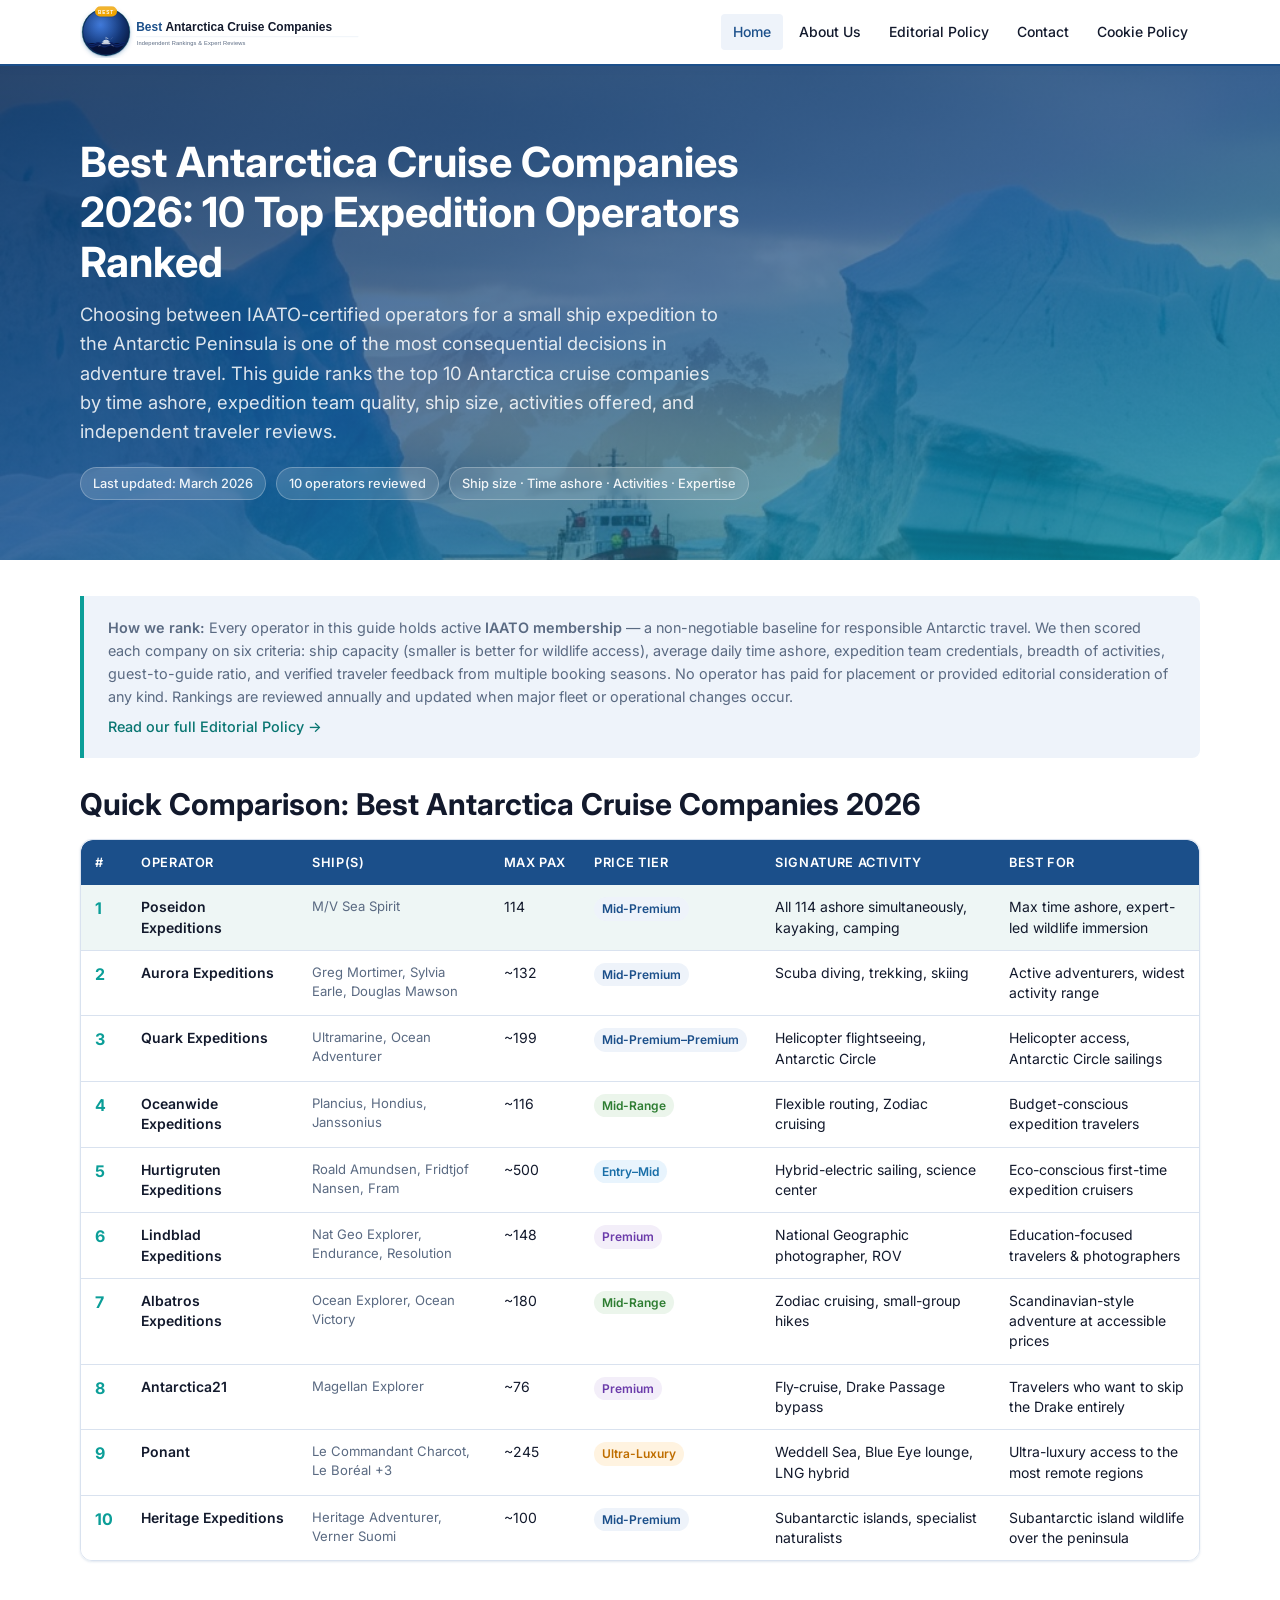
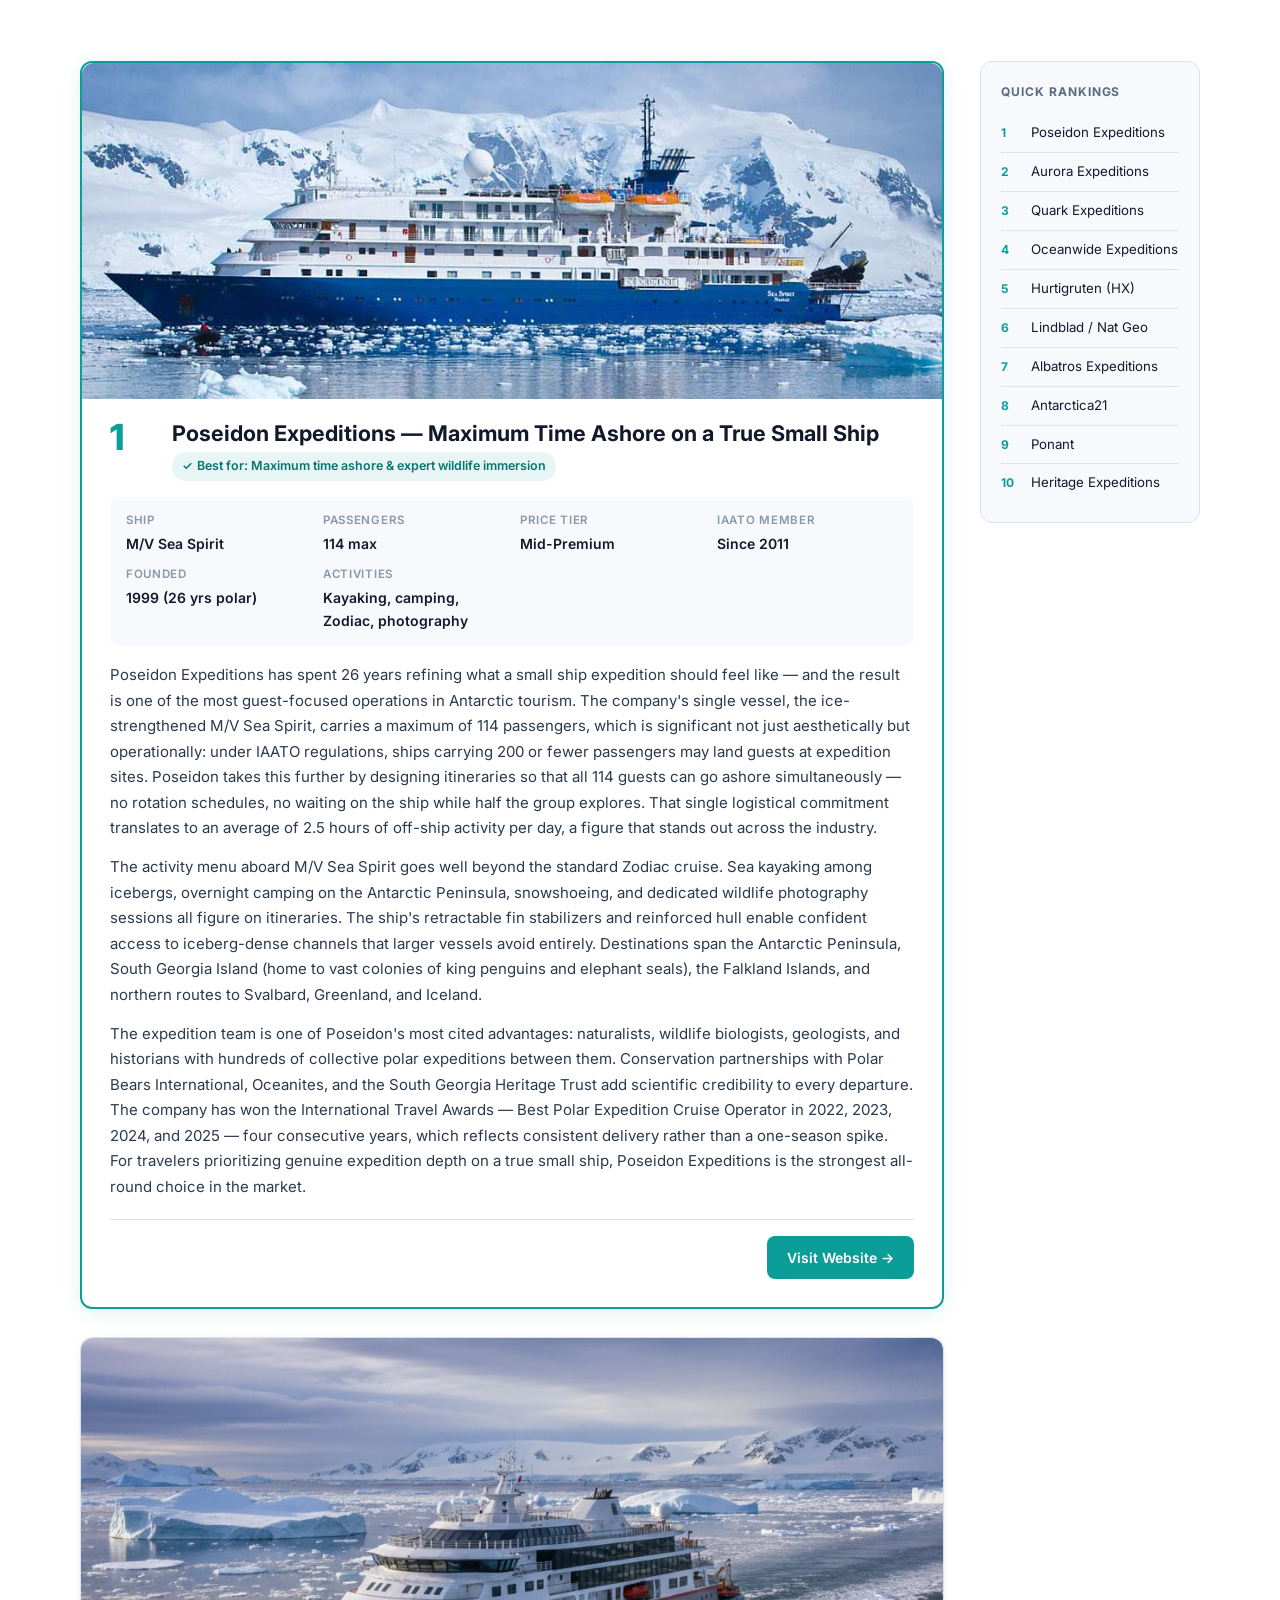
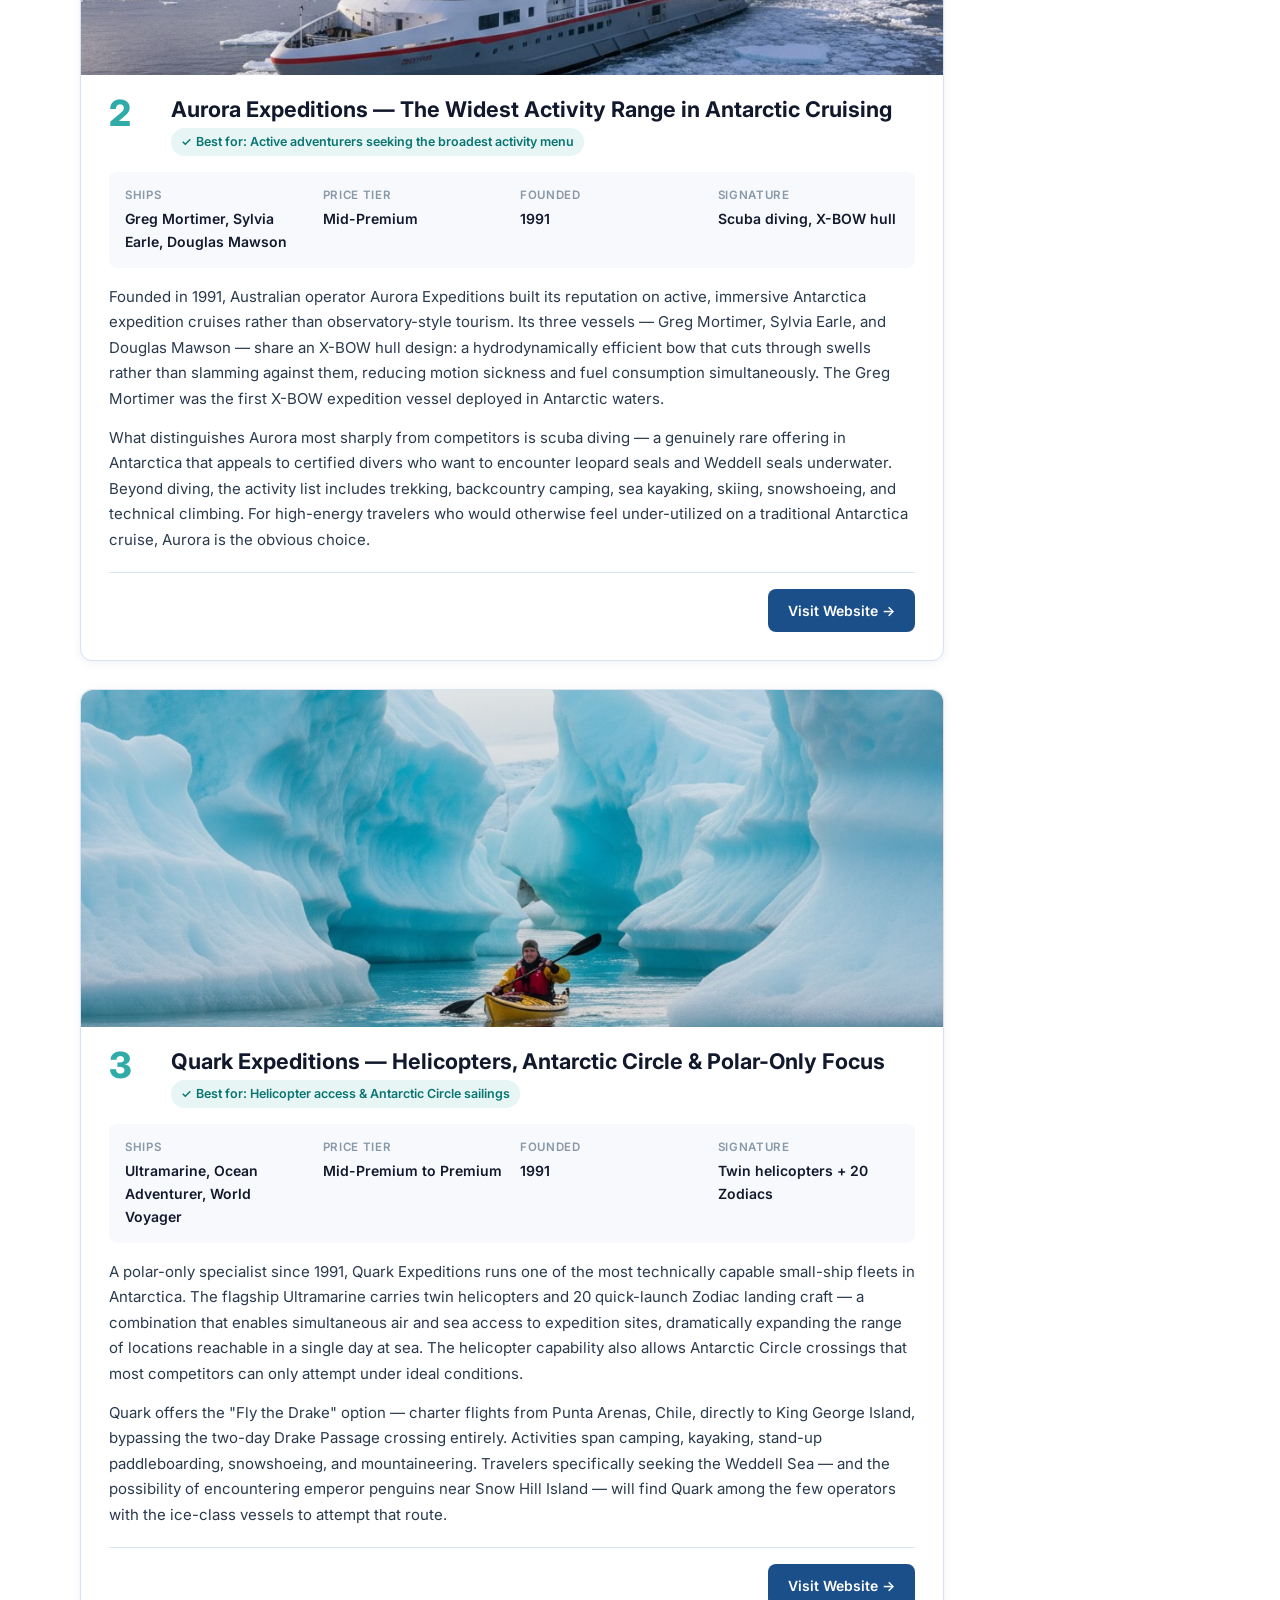
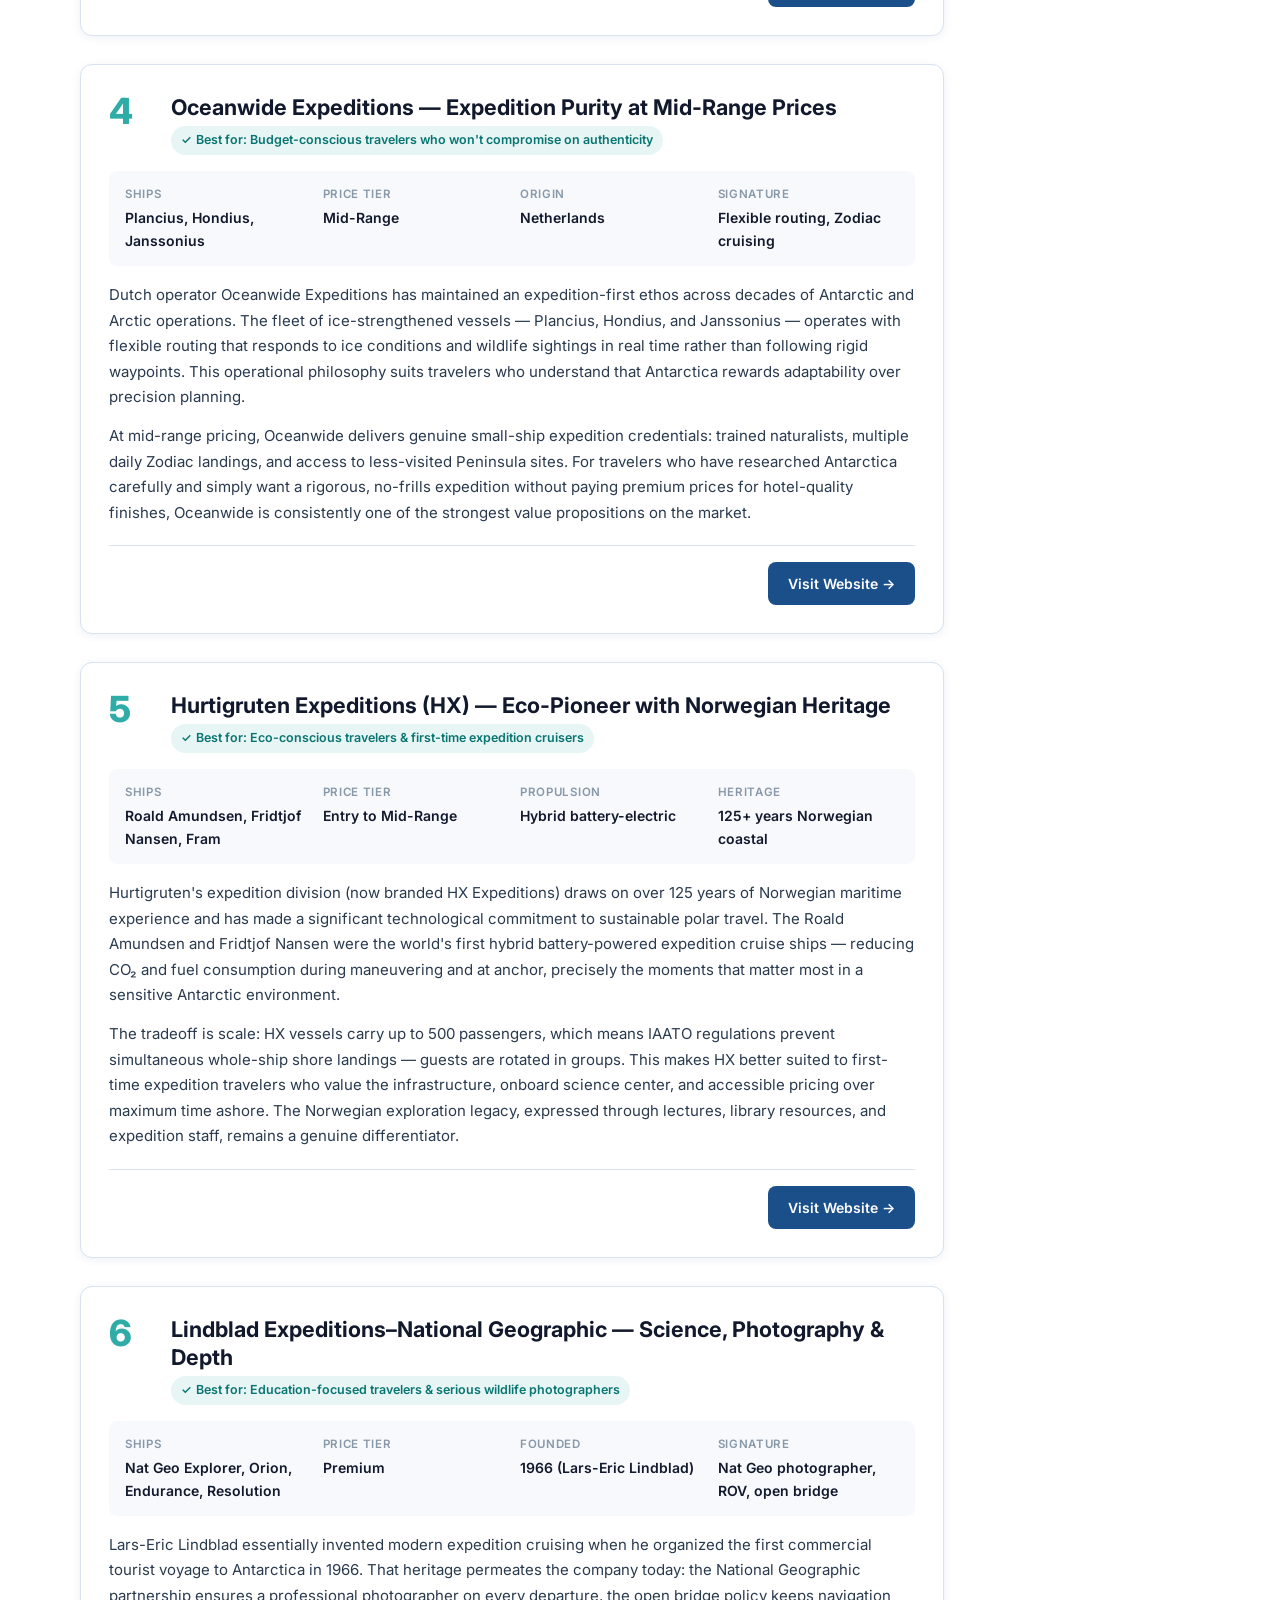
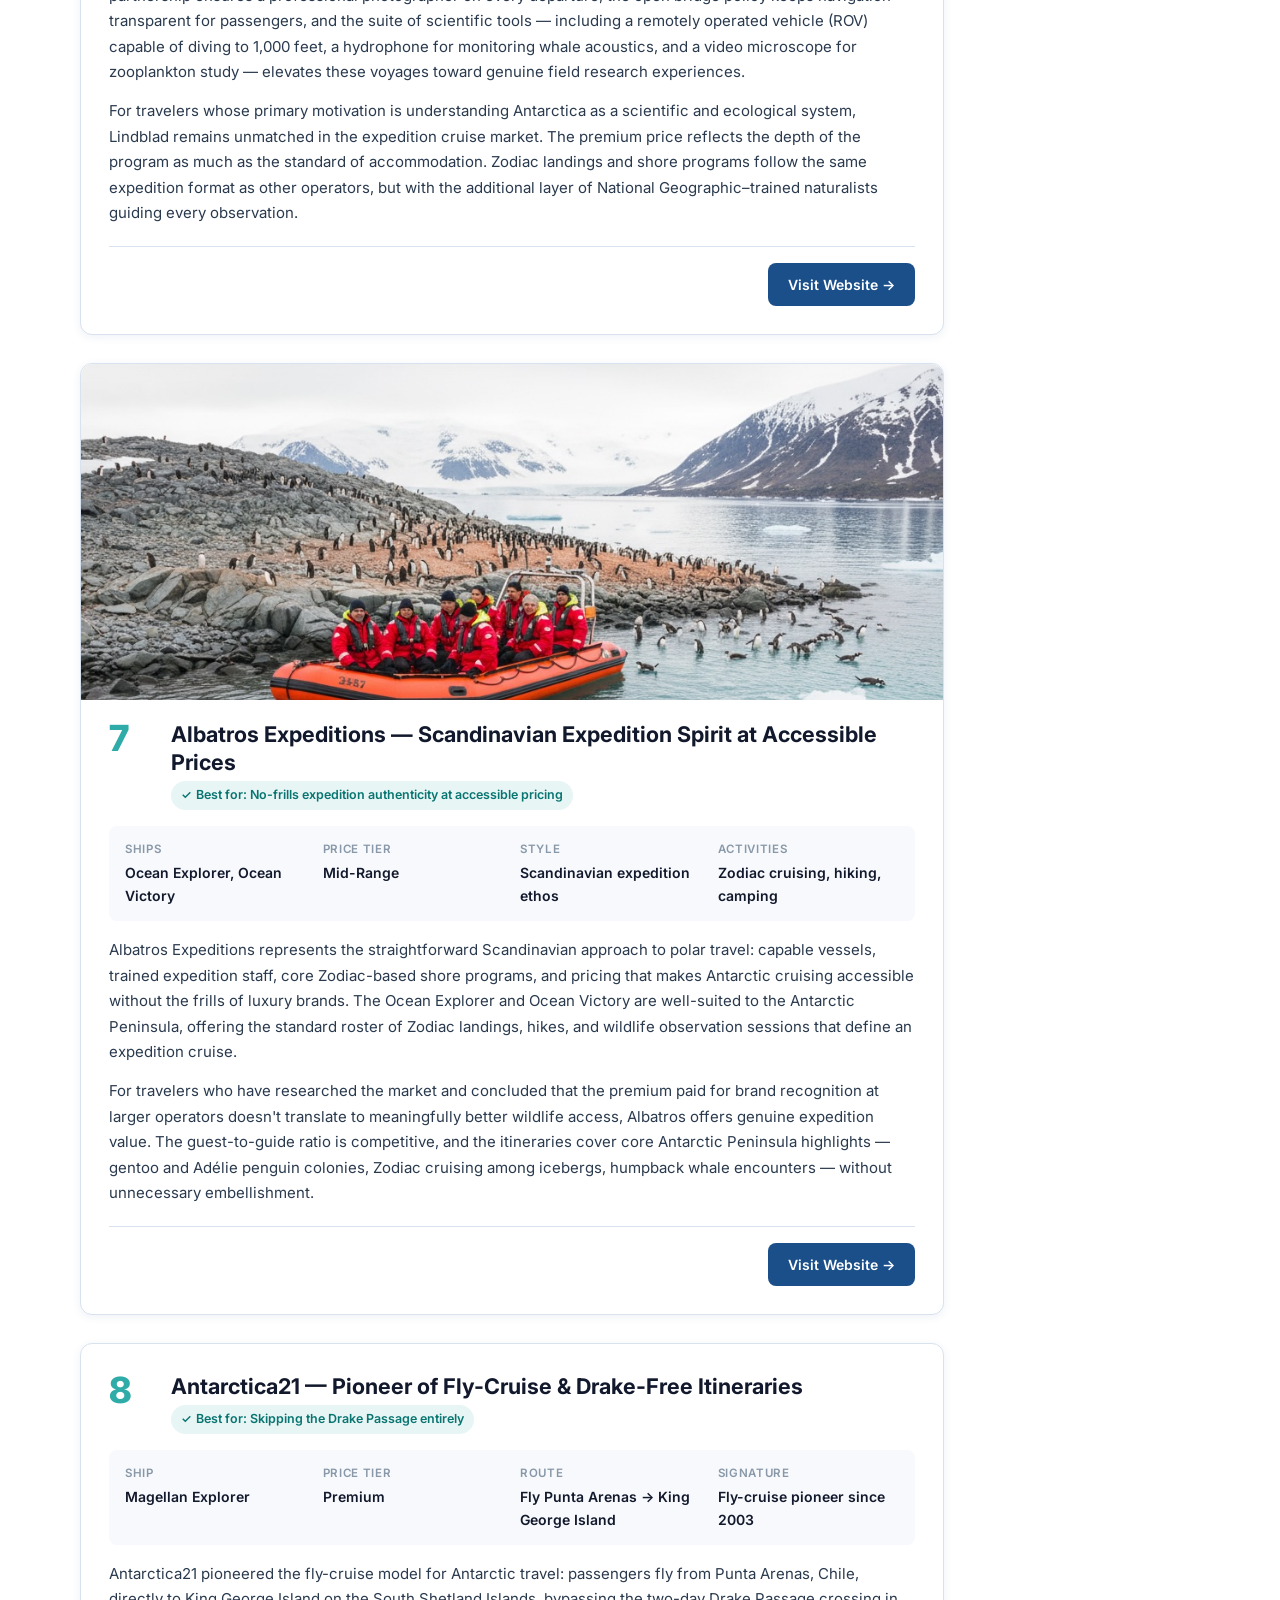
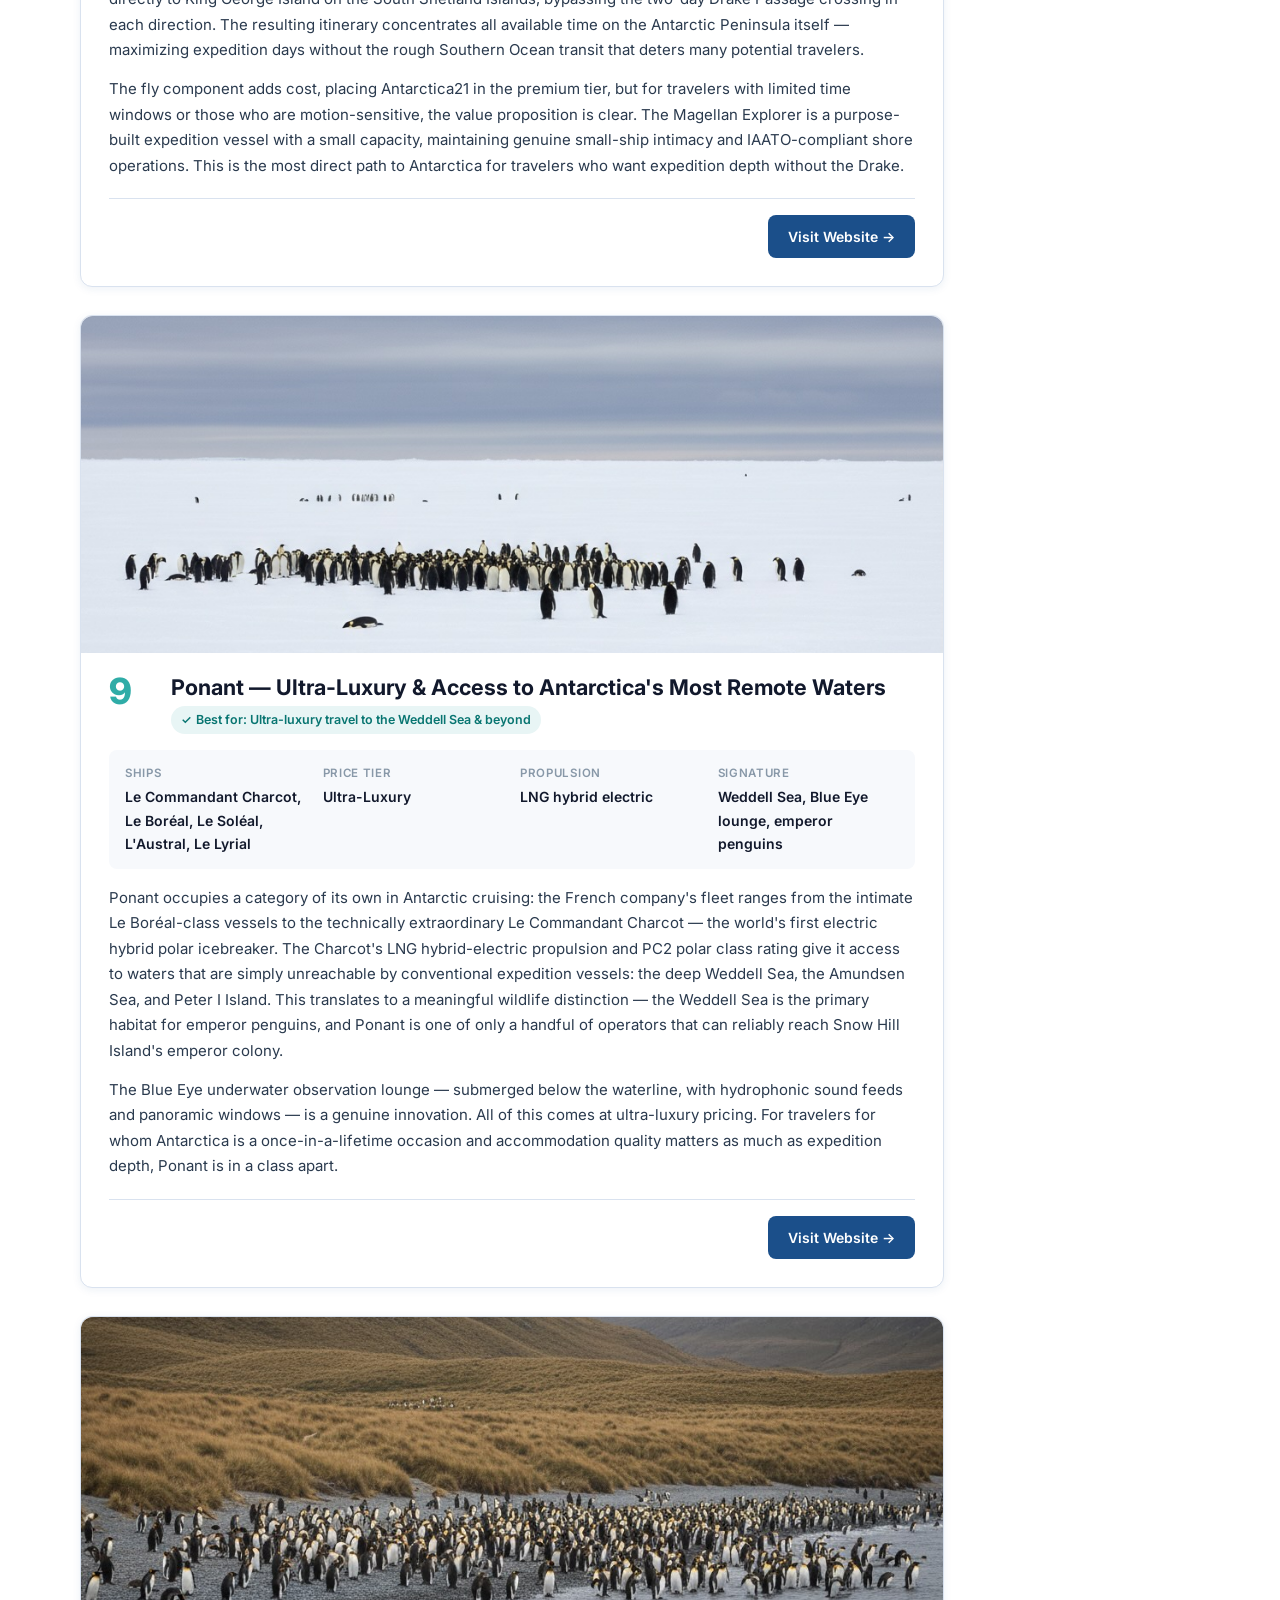
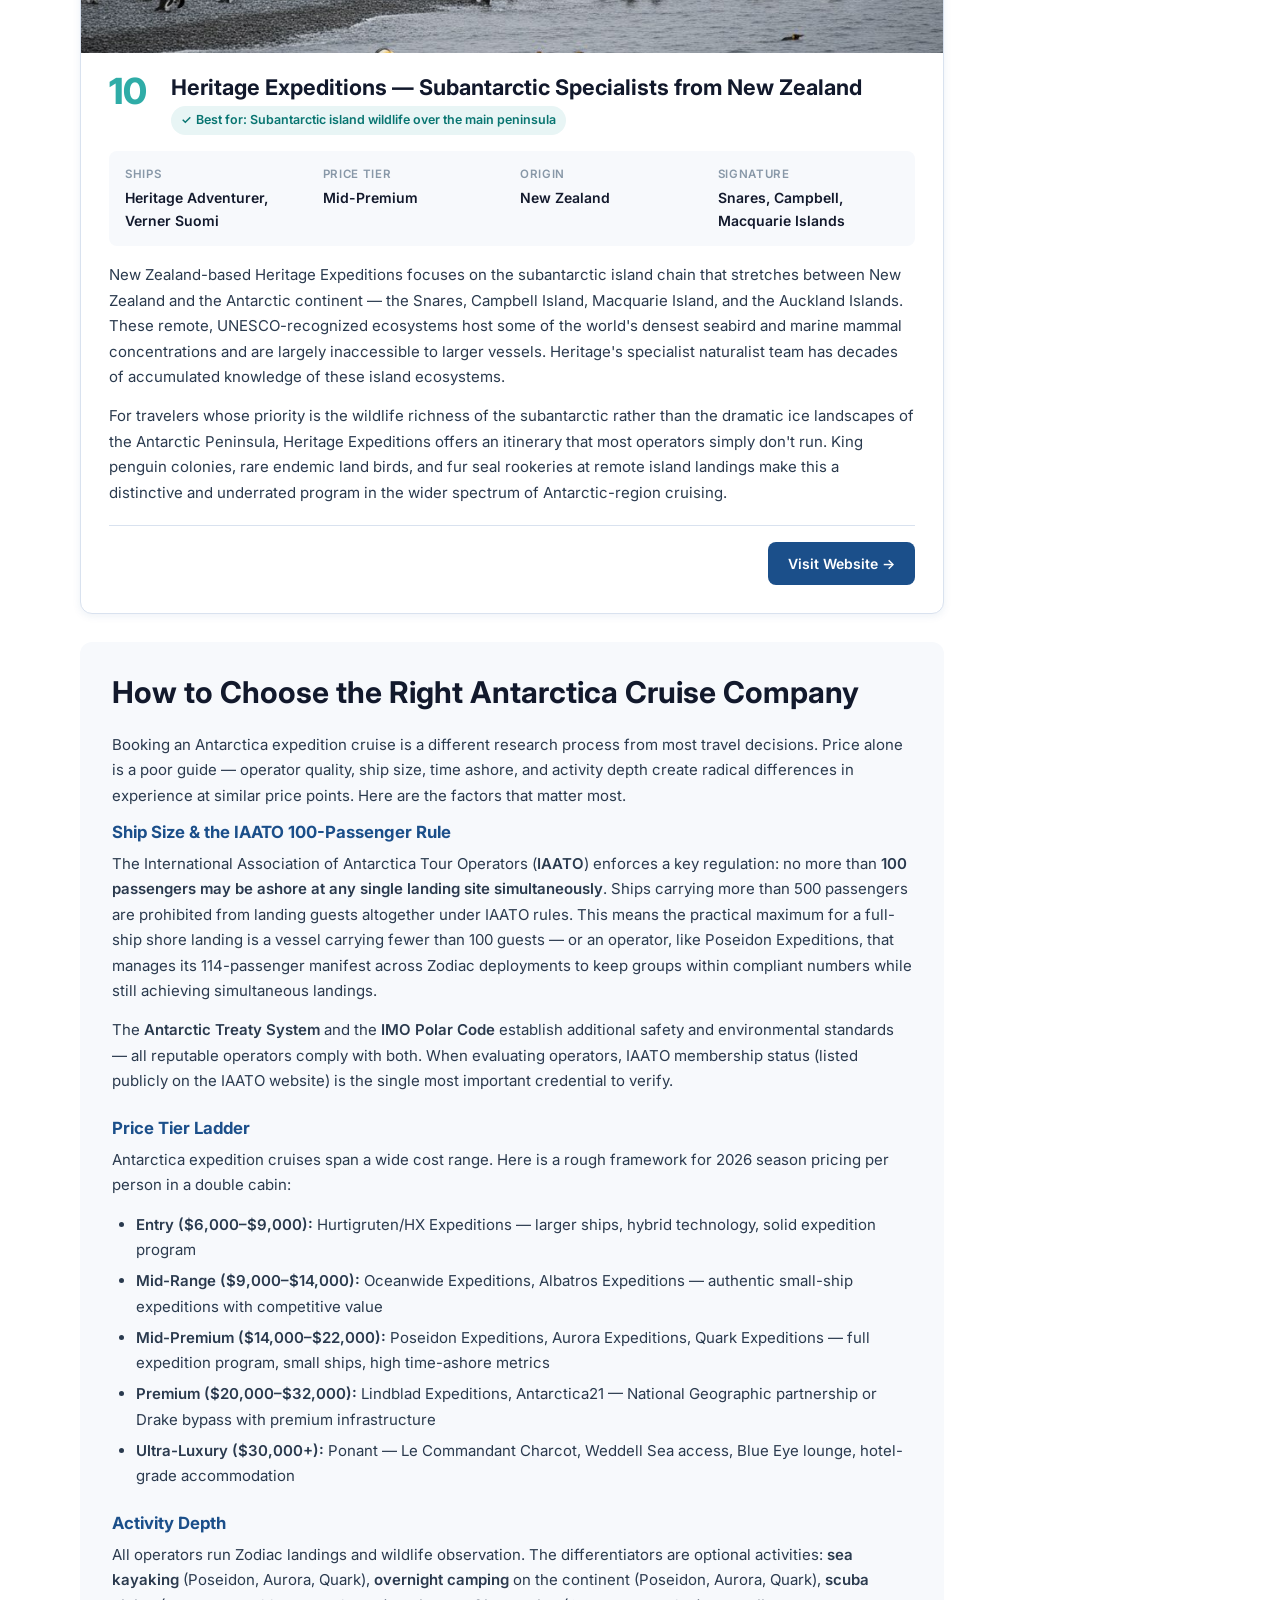
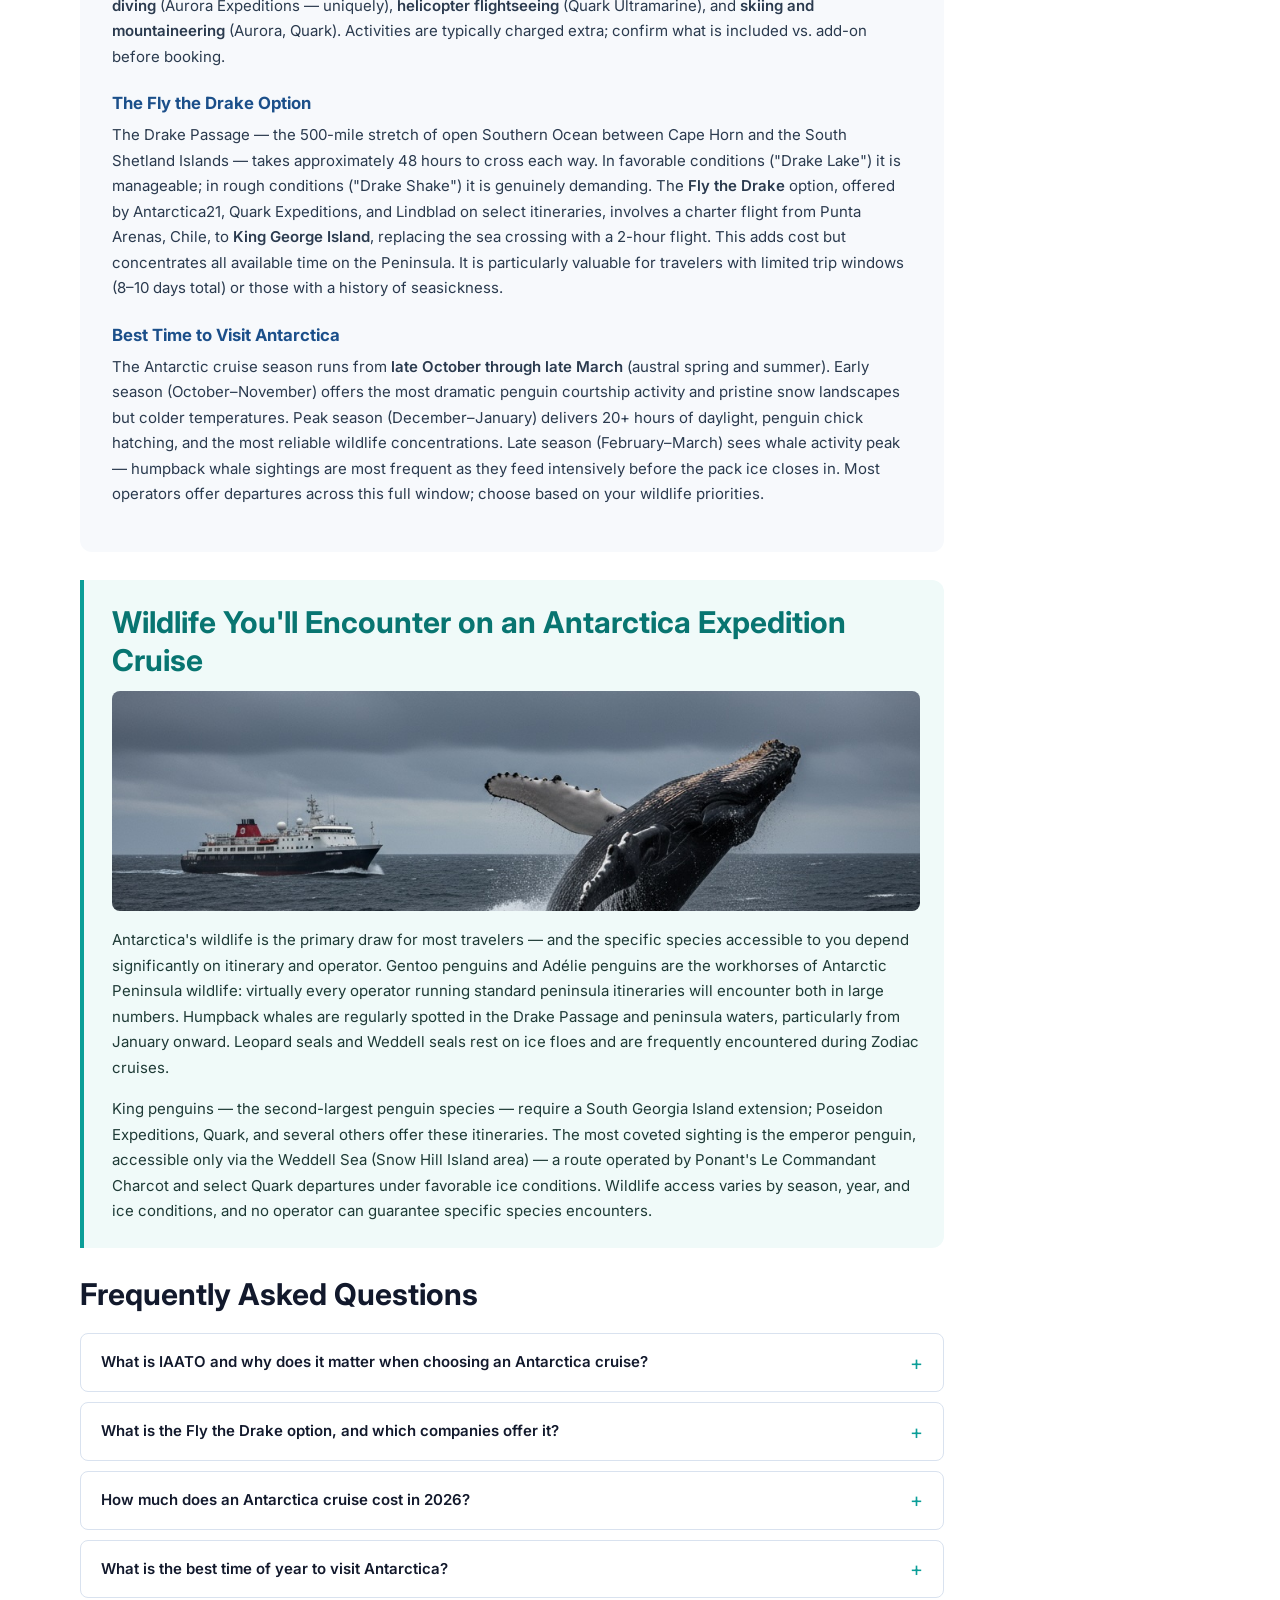
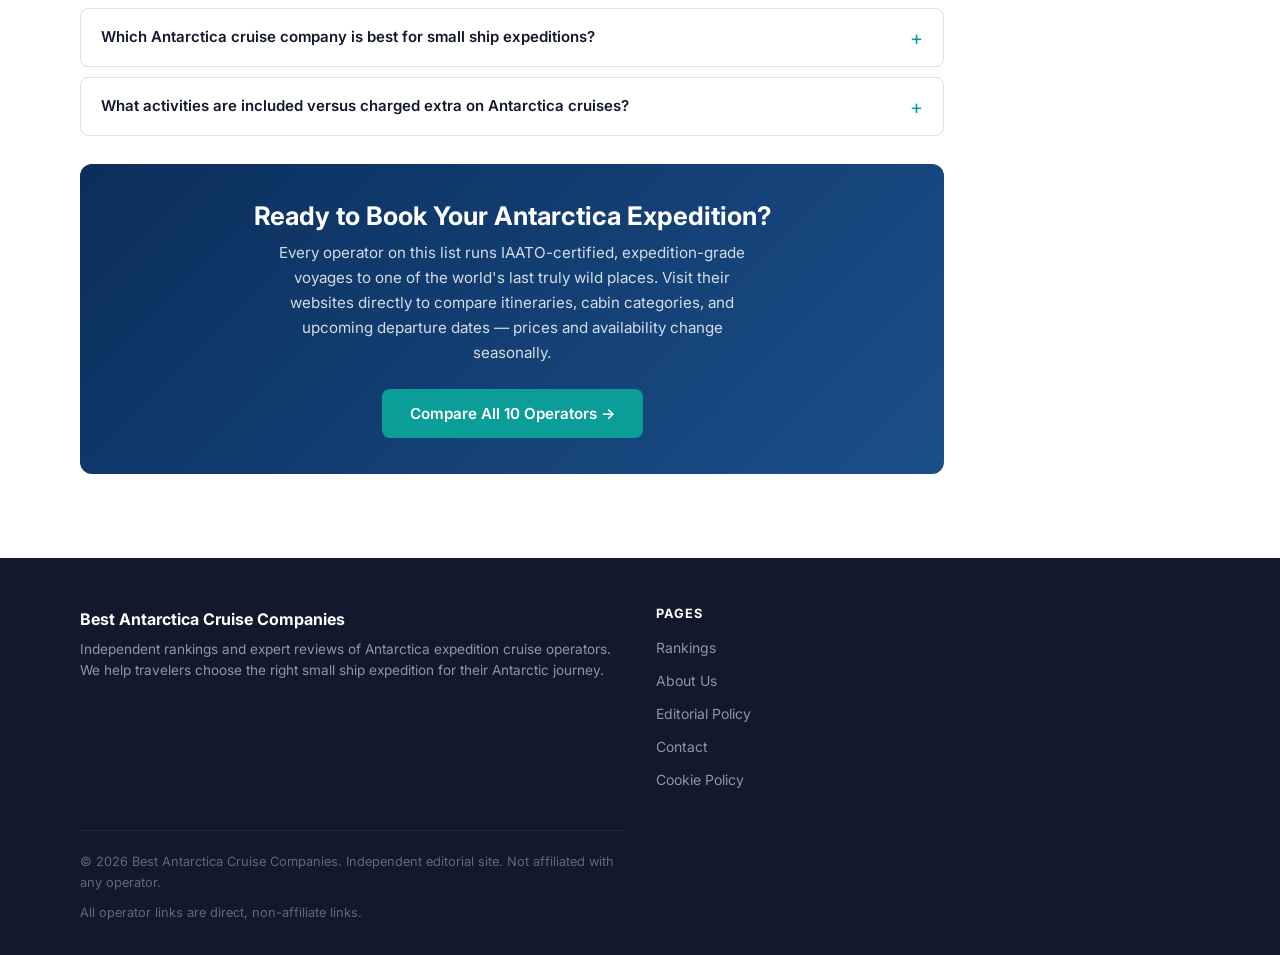
==== index.html @ d0a4f158 "Initial build: best-antarctica-cruise-companies.com" ====
<!DOCTYPE html>
<html lang="en">
<head>
  <meta charset="UTF-8">
  <meta name="viewport" content="width=device-width, initial-scale=1.0">
  <title>Best Antarctica Cruise Companies 2026: 10 Top Expedition Operators Ranked</title>
  <meta name="description" content="Comparing the best Antarctica cruise companies for 2026. Expert rankings by ship size, time ashore, IAATO certification, activities and value.">
  <link rel="canonical" href="https://best-antarctica-cruise-companies.com/">
  <!-- Open Graph -->
  <meta property="og:type"        content="article">
  <meta property="og:title"       content="Best Antarctica Cruise Companies 2026: 10 Top Expedition Operators Ranked">
  <meta property="og:description" content="Comparing the best Antarctica cruise companies for 2026. Expert rankings by ship size, time ashore, IAATO certification, activities and value.">
  <meta property="og:url"         content="https://best-antarctica-cruise-companies.com/">
  <!-- Preconnect for Google Fonts -->
  <link rel="preconnect" href="https://fonts.googleapis.com">
  <link rel="preconnect" href="https://fonts.gstatic.com" crossorigin>
  <link href="https://fonts.googleapis.com/css2?family=Inter:wght@400;500;600;700;800&display=swap" rel="stylesheet">
  <!-- Styles -->
  <link rel="stylesheet" href="/css/global.css">
  <link rel="stylesheet" href="/css/ranking.css">
  <!-- Structured Data -->
  <script type="application/ld+json">
  {
    "@context": "https://schema.org",
    "@type": "Article",
    "headline": "Best Antarctica Cruise Companies 2026: 10 Top Expedition Operators Ranked",
    "description": "Comparing the best Antarctica cruise companies for 2026. Expert rankings by ship size, time ashore, IAATO certification, activities and value.",
    "url": "https://best-antarctica-cruise-companies.com/",
    "dateModified": "2026-03-01",
    "author": {
      "@type": "Organization",
      "name": "Best Antarctica Cruise Companies",
      "url": "https://best-antarctica-cruise-companies.com/"
    },
    "publisher": {
      "@type": "Organization",
      "name": "Best Antarctica Cruise Companies",
      "url": "https://best-antarctica-cruise-companies.com/"
    }
  }
  </script>
  <script type="application/ld+json">
  {
    "@context": "https://schema.org",
    "@type": "FAQPage",
    "mainEntity": [
      {
        "@type": "Question",
        "name": "What is IAATO and why does it matter when choosing an Antarctica cruise?",
        "acceptedAnswer": {
          "@type": "Answer",
          "text": "IAATO — the International Association of Antarctica Tour Operators — is the industry self-regulatory body founded in 1991 to promote safe, environmentally responsible travel to Antarctica. Its most operationally significant rule limits shore landings to 100 passengers at any single site simultaneously, and prohibits vessels carrying more than 500 passengers from landing guests at all."
        }
      },
      {
        "@type": "Question",
        "name": "What is the Fly the Drake option, and which companies offer it?",
        "acceptedAnswer": {
          "@type": "Answer",
          "text": "The Fly the Drake option replaces the 48-hour sea crossing of the Drake Passage with a 2-hour charter flight from Punta Arenas, Chile, to King George Island. Operators offering this include Antarctica21 (its core product), Quark Expeditions, and Lindblad Expeditions on select itineraries."
        }
      },
      {
        "@type": "Question",
        "name": "How much does an Antarctica cruise cost in 2026?",
        "acceptedAnswer": {
          "@type": "Answer",
          "text": "Antarctica expedition cruise prices in 2026 range from approximately $6,000 to $80,000+ per person. Entry tier (HX Expeditions): $6,000–$9,000. Mid-range (Oceanwide, Albatros): $9,000–$14,000. Mid-premium (Poseidon, Aurora, Quark): $14,000–$22,000. Premium (Lindblad, Antarctica21): $20,000–$32,000. Ultra-luxury (Ponant): $30,000–$80,000+."
        }
      },
      {
        "@type": "Question",
        "name": "What is the best time of year to visit Antarctica?",
        "acceptedAnswer": {
          "@type": "Answer",
          "text": "The Antarctic cruise season runs from late October to late March. October–November offers pristine snow and penguin courtship. December–January delivers 20+ hours of daylight and penguin chick hatching. February–March sees peak humpback whale activity."
        }
      },
      {
        "@type": "Question",
        "name": "Which Antarctica cruise company is best for small ship expeditions?",
        "acceptedAnswer": {
          "@type": "Answer",
          "text": "For genuine small-ship expedition credentials, Poseidon Expeditions (M/V Sea Spirit, 114 passengers, all ashore simultaneously), Antarctica21 (Magellan Explorer, ~76 passengers), and Heritage Expeditions (~100 passengers) operate the smallest vessels. Poseidon's operational design — all 114 guests ashore simultaneously, averaging 2.5 hours of off-ship activity per day — makes it the leading choice for maximum time ashore."
        }
      },
      {
        "@type": "Question",
        "name": "What activities are included versus charged extra on Antarctica cruises?",
        "acceptedAnswer": {
          "@type": "Answer",
          "text": "Typically included: Zodiac landings, guided shore walks, onboard lectures, all meals, port fees. Typically charged as add-ons: sea kayaking, overnight camping, scuba diving (Aurora Expeditions), helicopter flightseeing (Quark Ultramarine), skiing, stand-up paddleboarding."
        }
      }
    ]
  }
  </script>
</head>
<body>
<header class="site-header" role="banner">
  <div class="container">
    <a href="/" class="active" class="site-logo" aria-label="Best Antarctica Cruise Companies — Home">
      <img src="/images/logo.svg" alt="Best Antarctica Cruise Companies" class="site-logo__img" height="52" width="281">
    </a>
    <button class="nav-toggle" aria-label="Toggle navigation" aria-expanded="false" aria-controls="site-nav">
      <svg viewBox="0 0 24 24" fill="none" stroke="currentColor" stroke-width="2" stroke-linecap="round" stroke-linejoin="round" aria-hidden="true">
        <line x1="3" y1="6"  x2="21" y2="6"/>
        <line x1="3" y1="12" x2="21" y2="12"/>
        <line x1="3" y1="18" x2="21" y2="18"/>
      </svg>
    </button>
    <nav class="site-nav" id="site-nav" role="navigation" aria-label="Main navigation">
      <a href="/" class="active">Home</a>
      <a href="/about/">About Us</a>
      <a href="/editorial-policy/">Editorial Policy</a>
      <a href="/contact/">Contact</a>
      <a href="/cookie-policy/">Cookie Policy</a>
    </nav>
  </div>
</header>
<main>
<!-- ============================================================
     BLOCK 1 — HERO
     ============================================================ -->
<section class="ranking-hero">
  <div class="ranking-hero__bg" aria-hidden="true"></div>
  <div class="container ranking-hero__content">
    <h1>Best Antarctica Cruise Companies 2026: 10 Top Expedition Operators Ranked</h1>
    <p class="ranking-hero__subtitle">
      Choosing between IAATO-certified operators for a small ship expedition to the Antarctic Peninsula is one of the most consequential decisions in adventure travel. This guide ranks the top 10 Antarctica cruise companies by time ashore, expedition team quality, ship size, activities offered, and independent traveler reviews.
    </p>
    <div class="ranking-hero__meta">
      <span class="meta-chip">Last updated: March 2026</span>
      <span class="meta-chip">10 operators reviewed</span>
      <span class="meta-chip">Ship size · Time ashore · Activities · Expertise</span>
    </div>
  </div>
</section>

<!-- ============================================================
     BLOCK 2 — METHODOLOGY BANNER (full width)
     ============================================================ -->
<div class="container" style="padding-top: 36px;">
  <aside class="methodology-banner" aria-label="Ranking methodology">
    <p><strong>How we rank:</strong> Every operator in this guide holds active <strong>IAATO membership</strong> — a non-negotiable baseline for responsible Antarctic travel. We then scored each company on six criteria: ship capacity (smaller is better for wildlife access), average daily time ashore, expedition team credentials, breadth of activities, guest-to-guide ratio, and verified traveler feedback from multiple booking seasons. No operator has paid for placement or provided editorial consideration of any kind. Rankings are reviewed annually and updated when major fleet or operational changes occur.</p>
    <p><a href="/editorial-policy/">Read our full Editorial Policy →</a></p>
  </aside>
</div>

<!-- ============================================================
     BLOCK 3 — QUICK COMPARISON TABLE (full width)
     ============================================================ -->
<div class="container" style="padding-bottom: 12px;">
  <section class="table-section" id="comparison-table">
    <h2>Quick Comparison: Best Antarctica Cruise Companies 2026</h2>
    <div class="table-scroll">
      <table class="comparison-table" aria-label="Antarctica cruise companies comparison">
        <thead>
          <tr>
            <th>#</th>
            <th>Operator</th>
            <th>Ship(s)</th>
            <th>Max Pax</th>
            <th>Price Tier</th>
            <th>Signature Activity</th>
            <th>Best For</th>
          </tr>
        </thead>
        <tbody>
          <tr class="row-featured">
            <td class="table-rank">1</td>
            <td class="table-operator">Poseidon Expeditions</td>
            <td class="table-ships">M/V Sea Spirit</td>
            <td>114</td>
            <td><span class="tier-badge tier-mid-prem">Mid-Premium</span></td>
            <td>All 114 ashore simultaneously, kayaking, camping</td>
            <td>Max time ashore, expert-led wildlife immersion</td>
          </tr>
          <tr>
            <td class="table-rank">2</td>
            <td class="table-operator">Aurora Expeditions</td>
            <td class="table-ships">Greg Mortimer, Sylvia Earle, Douglas Mawson</td>
            <td>~132</td>
            <td><span class="tier-badge tier-mid-prem">Mid-Premium</span></td>
            <td>Scuba diving, trekking, skiing</td>
            <td>Active adventurers, widest activity range</td>
          </tr>
          <tr>
            <td class="table-rank">3</td>
            <td class="table-operator">Quark Expeditions</td>
            <td class="table-ships">Ultramarine, Ocean Adventurer</td>
            <td>~199</td>
            <td><span class="tier-badge tier-mid-prem">Mid-Premium–Premium</span></td>
            <td>Helicopter flightseeing, Antarctic Circle</td>
            <td>Helicopter access, Antarctic Circle sailings</td>
          </tr>
          <tr>
            <td class="table-rank">4</td>
            <td class="table-operator">Oceanwide Expeditions</td>
            <td class="table-ships">Plancius, Hondius, Janssonius</td>
            <td>~116</td>
            <td><span class="tier-badge tier-mid">Mid-Range</span></td>
            <td>Flexible routing, Zodiac cruising</td>
            <td>Budget-conscious expedition travelers</td>
          </tr>
          <tr>
            <td class="table-rank">5</td>
            <td class="table-operator">Hurtigruten Expeditions</td>
            <td class="table-ships">Roald Amundsen, Fridtjof Nansen, Fram</td>
            <td>~500</td>
            <td><span class="tier-badge tier-entry">Entry–Mid</span></td>
            <td>Hybrid-electric sailing, science center</td>
            <td>Eco-conscious first-time expedition cruisers</td>
          </tr>
          <tr>
            <td class="table-rank">6</td>
            <td class="table-operator">Lindblad Expeditions</td>
            <td class="table-ships">Nat Geo Explorer, Endurance, Resolution</td>
            <td>~148</td>
            <td><span class="tier-badge tier-premium">Premium</span></td>
            <td>National Geographic photographer, ROV</td>
            <td>Education-focused travelers &amp; photographers</td>
          </tr>
          <tr>
            <td class="table-rank">7</td>
            <td class="table-operator">Albatros Expeditions</td>
            <td class="table-ships">Ocean Explorer, Ocean Victory</td>
            <td>~180</td>
            <td><span class="tier-badge tier-mid">Mid-Range</span></td>
            <td>Zodiac cruising, small-group hikes</td>
            <td>Scandinavian-style adventure at accessible prices</td>
          </tr>
          <tr>
            <td class="table-rank">8</td>
            <td class="table-operator">Antarctica21</td>
            <td class="table-ships">Magellan Explorer</td>
            <td>~76</td>
            <td><span class="tier-badge tier-premium">Premium</span></td>
            <td>Fly-cruise, Drake Passage bypass</td>
            <td>Travelers who want to skip the Drake entirely</td>
          </tr>
          <tr>
            <td class="table-rank">9</td>
            <td class="table-operator">Ponant</td>
            <td class="table-ships">Le Commandant Charcot, Le Boréal +3</td>
            <td>~245</td>
            <td><span class="tier-badge tier-ultra">Ultra-Luxury</span></td>
            <td>Weddell Sea, Blue Eye lounge, LNG hybrid</td>
            <td>Ultra-luxury access to the most remote regions</td>
          </tr>
          <tr>
            <td class="table-rank">10</td>
            <td class="table-operator">Heritage Expeditions</td>
            <td class="table-ships">Heritage Adventurer, Verner Suomi</td>
            <td>~100</td>
            <td><span class="tier-badge tier-mid-prem">Mid-Premium</span></td>
            <td>Subantarctic islands, specialist naturalists</td>
            <td>Subantarctic island wildlife over the peninsula</td>
          </tr>
        </tbody>
      </table>
    </div>
  </section>
</div>

<!-- ============================================================
     RANKING LAYOUT: main column + sticky sidebar
     ============================================================ -->
<div class="container ranking-layout-wrap">
<div class="ranking-layout">

<!-- ============ MAIN COLUMN ============ -->
<div class="ranking-main">

  <!-- OPERATOR 1 — Poseidon Expeditions -->
  <article class="operator-card operator-card--featured" id="poseidon-expeditions">
    <figure class="operator-card__image">
      <img src="/images/poseidon-sea-spirit.jpg" alt="M/V Sea Spirit — Poseidon Expeditions flagship in Antarctic waters" loading="lazy" width="820" height="320">
    </figure>
    <div class="operator-card__header">
      <div class="operator-card__rank-wrap">
        <span class="operator-rank-num">1</span>
        <div class="operator-card__title-block">
          <h2>Poseidon Expeditions — Maximum Time Ashore on a True Small Ship</h2>
          <span class="best-for-badge">Best for: Maximum time ashore &amp; expert wildlife immersion</span>
        </div>
      </div>
    </div>

    <div class="operator-specs">
      <div class="spec-item">
        <span class="spec-label">Ship</span>
        <span class="spec-value">M/V Sea Spirit</span>
      </div>
      <div class="spec-item">
        <span class="spec-label">Passengers</span>
        <span class="spec-value">114 max</span>
      </div>
      <div class="spec-item">
        <span class="spec-label">Price Tier</span>
        <span class="spec-value">Mid-Premium</span>
      </div>
      <div class="spec-item">
        <span class="spec-label">IAATO Member</span>
        <span class="spec-value">Since 2011</span>
      </div>
      <div class="spec-item">
        <span class="spec-label">Founded</span>
        <span class="spec-value">1999 (26 yrs polar)</span>
      </div>
      <div class="spec-item">
        <span class="spec-label">Activities</span>
        <span class="spec-value">Kayaking, camping, Zodiac, photography</span>
      </div>
    </div>

    <div class="operator-card__body">
      <p>
        Poseidon Expeditions has spent 26 years refining what a small ship expedition should feel like — and the result is one of the most guest-focused operations in Antarctic tourism. The company's single vessel, the ice-strengthened M/V Sea Spirit, carries a maximum of 114 passengers, which is significant not just aesthetically but operationally: under IAATO regulations, ships carrying 200 or fewer passengers may land guests at expedition sites. Poseidon takes this further by designing itineraries so that all 114 guests can go ashore simultaneously — no rotation schedules, no waiting on the ship while half the group explores. That single logistical commitment translates to an average of 2.5 hours of off-ship activity per day, a figure that stands out across the industry.
      </p>
      <p>
        The activity menu aboard M/V Sea Spirit goes well beyond the standard Zodiac cruise. Sea kayaking among icebergs, overnight camping on the Antarctic Peninsula, snowshoeing, and dedicated wildlife photography sessions all figure on itineraries. The ship's retractable fin stabilizers and reinforced hull enable confident access to iceberg-dense channels that larger vessels avoid entirely. Destinations span the Antarctic Peninsula, South Georgia Island (home to vast colonies of king penguins and elephant seals), the Falkland Islands, and northern routes to Svalbard, Greenland, and Iceland.
      </p>
      <p>
        The expedition team is one of Poseidon's most cited advantages: naturalists, wildlife biologists, geologists, and historians with hundreds of collective polar expeditions between them. Conservation partnerships with Polar Bears International, Oceanites, and the South Georgia Heritage Trust add scientific credibility to every departure. The company has won the International Travel Awards — Best Polar Expedition Cruise Operator in 2022, 2023, 2024, and 2025 — four consecutive years, which reflects consistent delivery rather than a one-season spike. For travelers prioritizing genuine expedition depth on a true small ship, Poseidon Expeditions is the strongest all-round choice in the market.
      </p>
    </div>

    <div class="operator-card__footer">
      <a href="https://poseidonexpeditions.com" target="_blank" rel="noopener" class="btn btn-accent">Visit Website →</a>
    </div>
  </article>

  <!-- OPERATOR 2 — Aurora Expeditions -->
  <article class="operator-card" id="aurora-expeditions">
    <figure class="operator-card__image">
      <img src="/images/aurora-x-bow-ship.jpg" alt="Aurora Expeditions X-BOW ship sailing through Antarctic ice" loading="lazy" style="object-position: center 65%" width="820" height="320">
    </figure>
    <div class="operator-card__header">
      <div class="operator-card__rank-wrap">
        <span class="operator-rank-num">2</span>
        <div class="operator-card__title-block">
          <h2>Aurora Expeditions — The Widest Activity Range in Antarctic Cruising</h2>
          <span class="best-for-badge">Best for: Active adventurers seeking the broadest activity menu</span>
        </div>
      </div>
    </div>

    <div class="operator-specs">
      <div class="spec-item">
        <span class="spec-label">Ships</span>
        <span class="spec-value">Greg Mortimer, Sylvia Earle, Douglas Mawson</span>
      </div>
      <div class="spec-item">
        <span class="spec-label">Price Tier</span>
        <span class="spec-value">Mid-Premium</span>
      </div>
      <div class="spec-item">
        <span class="spec-label">Founded</span>
        <span class="spec-value">1991</span>
      </div>
      <div class="spec-item">
        <span class="spec-label">Signature</span>
        <span class="spec-value">Scuba diving, X-BOW hull</span>
      </div>
    </div>

    <div class="operator-card__body">
      <p>
        Founded in 1991, Australian operator Aurora Expeditions built its reputation on active, immersive Antarctica expedition cruises rather than observatory-style tourism. Its three vessels — Greg Mortimer, Sylvia Earle, and Douglas Mawson — share an X-BOW hull design: a hydrodynamically efficient bow that cuts through swells rather than slamming against them, reducing motion sickness and fuel consumption simultaneously. The Greg Mortimer was the first X-BOW expedition vessel deployed in Antarctic waters.
      </p>
      <p>
        What distinguishes Aurora most sharply from competitors is scuba diving — a genuinely rare offering in Antarctica that appeals to certified divers who want to encounter leopard seals and Weddell seals underwater. Beyond diving, the activity list includes trekking, backcountry camping, sea kayaking, skiing, snowshoeing, and technical climbing. For high-energy travelers who would otherwise feel under-utilized on a traditional Antarctica cruise, Aurora is the obvious choice.
      </p>
    </div>

    <div class="operator-card__footer">
      <a href="https://auroraexpeditions.com.au" target="_blank" rel="noopener" class="btn btn-primary">Visit Website →</a>
    </div>
  </article>

  <!-- OPERATOR 3 — Quark Expeditions -->
  <article class="operator-card" id="quark-expeditions">
    <figure class="operator-card__image">
      <img src="/images/kayak-icebergs-antarctica.jpg" alt="Sea kayaker between icebergs on an Antarctica expedition cruise" loading="lazy" style="object-position: center 68%" width="820" height="320">
    </figure>
    <div class="operator-card__header">
      <div class="operator-card__rank-wrap">
        <span class="operator-rank-num">3</span>
        <div class="operator-card__title-block">
          <h2>Quark Expeditions — Helicopters, Antarctic Circle &amp; Polar-Only Focus</h2>
          <span class="best-for-badge">Best for: Helicopter access &amp; Antarctic Circle sailings</span>
        </div>
      </div>
    </div>

    <div class="operator-specs">
      <div class="spec-item">
        <span class="spec-label">Ships</span>
        <span class="spec-value">Ultramarine, Ocean Adventurer, World Voyager</span>
      </div>
      <div class="spec-item">
        <span class="spec-label">Price Tier</span>
        <span class="spec-value">Mid-Premium to Premium</span>
      </div>
      <div class="spec-item">
        <span class="spec-label">Founded</span>
        <span class="spec-value">1991</span>
      </div>
      <div class="spec-item">
        <span class="spec-label">Signature</span>
        <span class="spec-value">Twin helicopters + 20 Zodiacs</span>
      </div>
    </div>

    <div class="operator-card__body">
      <p>
        A polar-only specialist since 1991, Quark Expeditions runs one of the most technically capable small-ship fleets in Antarctica. The flagship Ultramarine carries twin helicopters and 20 quick-launch Zodiac landing craft — a combination that enables simultaneous air and sea access to expedition sites, dramatically expanding the range of locations reachable in a single day at sea. The helicopter capability also allows Antarctic Circle crossings that most competitors can only attempt under ideal conditions.
      </p>
      <p>
        Quark offers the "Fly the Drake" option — charter flights from Punta Arenas, Chile, directly to King George Island, bypassing the two-day Drake Passage crossing entirely. Activities span camping, kayaking, stand-up paddleboarding, snowshoeing, and mountaineering. Travelers specifically seeking the Weddell Sea — and the possibility of encountering emperor penguins near Snow Hill Island — will find Quark among the few operators with the ice-class vessels to attempt that route.
      </p>
    </div>

    <div class="operator-card__footer">
      <a href="https://quarkexpeditions.com" target="_blank" rel="noopener" class="btn btn-primary">Visit Website →</a>
    </div>
  </article>

  <!-- OPERATOR 4 — Oceanwide Expeditions -->
  <article class="operator-card" id="oceanwide-expeditions">
    <div class="operator-card__header">
      <div class="operator-card__rank-wrap">
        <span class="operator-rank-num">4</span>
        <div class="operator-card__title-block">
          <h2>Oceanwide Expeditions — Expedition Purity at Mid-Range Prices</h2>
          <span class="best-for-badge">Best for: Budget-conscious travelers who won't compromise on authenticity</span>
        </div>
      </div>
    </div>

    <div class="operator-specs">
      <div class="spec-item">
        <span class="spec-label">Ships</span>
        <span class="spec-value">Plancius, Hondius, Janssonius</span>
      </div>
      <div class="spec-item">
        <span class="spec-label">Price Tier</span>
        <span class="spec-value">Mid-Range</span>
      </div>
      <div class="spec-item">
        <span class="spec-label">Origin</span>
        <span class="spec-value">Netherlands</span>
      </div>
      <div class="spec-item">
        <span class="spec-label">Signature</span>
        <span class="spec-value">Flexible routing, Zodiac cruising</span>
      </div>
    </div>

    <div class="operator-card__body">
      <p>
        Dutch operator Oceanwide Expeditions has maintained an expedition-first ethos across decades of Antarctic and Arctic operations. The fleet of ice-strengthened vessels — Plancius, Hondius, and Janssonius — operates with flexible routing that responds to ice conditions and wildlife sightings in real time rather than following rigid waypoints. This operational philosophy suits travelers who understand that Antarctica rewards adaptability over precision planning.
      </p>
      <p>
        At mid-range pricing, Oceanwide delivers genuine small-ship expedition credentials: trained naturalists, multiple daily Zodiac landings, and access to less-visited Peninsula sites. For travelers who have researched Antarctica carefully and simply want a rigorous, no-frills expedition without paying premium prices for hotel-quality finishes, Oceanwide is consistently one of the strongest value propositions on the market.
      </p>
    </div>

    <div class="operator-card__footer">
      <a href="https://oceanwide-expeditions.com" target="_blank" rel="noopener" class="btn btn-primary">Visit Website →</a>
    </div>
  </article>

  <!-- OPERATOR 5 — Hurtigruten Expeditions -->
  <article class="operator-card" id="hurtigruten-expeditions">
    <div class="operator-card__header">
      <div class="operator-card__rank-wrap">
        <span class="operator-rank-num">5</span>
        <div class="operator-card__title-block">
          <h2>Hurtigruten Expeditions (HX) — Eco-Pioneer with Norwegian Heritage</h2>
          <span class="best-for-badge">Best for: Eco-conscious travelers &amp; first-time expedition cruisers</span>
        </div>
      </div>
    </div>

    <div class="operator-specs">
      <div class="spec-item">
        <span class="spec-label">Ships</span>
        <span class="spec-value">Roald Amundsen, Fridtjof Nansen, Fram</span>
      </div>
      <div class="spec-item">
        <span class="spec-label">Price Tier</span>
        <span class="spec-value">Entry to Mid-Range</span>
      </div>
      <div class="spec-item">
        <span class="spec-label">Propulsion</span>
        <span class="spec-value">Hybrid battery-electric</span>
      </div>
      <div class="spec-item">
        <span class="spec-label">Heritage</span>
        <span class="spec-value">125+ years Norwegian coastal</span>
      </div>
    </div>

    <div class="operator-card__body">
      <p>
        Hurtigruten's expedition division (now branded HX Expeditions) draws on over 125 years of Norwegian maritime experience and has made a significant technological commitment to sustainable polar travel. The Roald Amundsen and Fridtjof Nansen were the world's first hybrid battery-powered expedition cruise ships — reducing CO₂ and fuel consumption during maneuvering and at anchor, precisely the moments that matter most in a sensitive Antarctic environment.
      </p>
      <p>
        The tradeoff is scale: HX vessels carry up to 500 passengers, which means IAATO regulations prevent simultaneous whole-ship shore landings — guests are rotated in groups. This makes HX better suited to first-time expedition travelers who value the infrastructure, onboard science center, and accessible pricing over maximum time ashore. The Norwegian exploration legacy, expressed through lectures, library resources, and expedition staff, remains a genuine differentiator.
      </p>
    </div>

    <div class="operator-card__footer">
      <a href="https://hxexpeditions.com" target="_blank" rel="noopener" class="btn btn-primary">Visit Website →</a>
    </div>
  </article>

  <!-- OPERATOR 6 — Lindblad Expeditions -->
  <article class="operator-card" id="lindblad-expeditions">
    <div class="operator-card__header">
      <div class="operator-card__rank-wrap">
        <span class="operator-rank-num">6</span>
        <div class="operator-card__title-block">
          <h2>Lindblad Expeditions–National Geographic — Science, Photography &amp; Depth</h2>
          <span class="best-for-badge">Best for: Education-focused travelers &amp; serious wildlife photographers</span>
        </div>
      </div>
    </div>

    <div class="operator-specs">
      <div class="spec-item">
        <span class="spec-label">Ships</span>
        <span class="spec-value">Nat Geo Explorer, Orion, Endurance, Resolution</span>
      </div>
      <div class="spec-item">
        <span class="spec-label">Price Tier</span>
        <span class="spec-value">Premium</span>
      </div>
      <div class="spec-item">
        <span class="spec-label">Founded</span>
        <span class="spec-value">1966 (Lars-Eric Lindblad)</span>
      </div>
      <div class="spec-item">
        <span class="spec-label">Signature</span>
        <span class="spec-value">Nat Geo photographer, ROV, open bridge</span>
      </div>
    </div>

    <div class="operator-card__body">
      <p>
        Lars-Eric Lindblad essentially invented modern expedition cruising when he organized the first commercial tourist voyage to Antarctica in 1966. That heritage permeates the company today: the National Geographic partnership ensures a professional photographer on every departure, the open bridge policy keeps navigation transparent for passengers, and the suite of scientific tools — including a remotely operated vehicle (ROV) capable of diving to 1,000 feet, a hydrophone for monitoring whale acoustics, and a video microscope for zooplankton study — elevates these voyages toward genuine field research experiences.
      </p>
      <p>
        For travelers whose primary motivation is understanding Antarctica as a scientific and ecological system, Lindblad remains unmatched in the expedition cruise market. The premium price reflects the depth of the program as much as the standard of accommodation. Zodiac landings and shore programs follow the same expedition format as other operators, but with the additional layer of National Geographic–trained naturalists guiding every observation.
      </p>
    </div>

    <div class="operator-card__footer">
      <a href="https://expeditions.com" target="_blank" rel="noopener" class="btn btn-primary">Visit Website →</a>
    </div>
  </article>

  <!-- OPERATOR 7 — Albatros Expeditions -->
  <article class="operator-card" id="albatros-expeditions">
    <figure class="operator-card__image">
      <img src="/images/zodiac-penguin-landing.jpg" alt="Zodiac landing craft approaching an Antarctic shore with penguins" loading="lazy" style="object-position: center 60%" width="820" height="320">
    </figure>
    <div class="operator-card__header">
      <div class="operator-card__rank-wrap">
        <span class="operator-rank-num">7</span>
        <div class="operator-card__title-block">
          <h2>Albatros Expeditions — Scandinavian Expedition Spirit at Accessible Prices</h2>
          <span class="best-for-badge">Best for: No-frills expedition authenticity at accessible pricing</span>
        </div>
      </div>
    </div>

    <div class="operator-specs">
      <div class="spec-item">
        <span class="spec-label">Ships</span>
        <span class="spec-value">Ocean Explorer, Ocean Victory</span>
      </div>
      <div class="spec-item">
        <span class="spec-label">Price Tier</span>
        <span class="spec-value">Mid-Range</span>
      </div>
      <div class="spec-item">
        <span class="spec-label">Style</span>
        <span class="spec-value">Scandinavian expedition ethos</span>
      </div>
      <div class="spec-item">
        <span class="spec-label">Activities</span>
        <span class="spec-value">Zodiac cruising, hiking, camping</span>
      </div>
    </div>

    <div class="operator-card__body">
      <p>
        Albatros Expeditions represents the straightforward Scandinavian approach to polar travel: capable vessels, trained expedition staff, core Zodiac-based shore programs, and pricing that makes Antarctic cruising accessible without the frills of luxury brands. The Ocean Explorer and Ocean Victory are well-suited to the Antarctic Peninsula, offering the standard roster of Zodiac landings, hikes, and wildlife observation sessions that define an expedition cruise.
      </p>
      <p>
        For travelers who have researched the market and concluded that the premium paid for brand recognition at larger operators doesn't translate to meaningfully better wildlife access, Albatros offers genuine expedition value. The guest-to-guide ratio is competitive, and the itineraries cover core Antarctic Peninsula highlights — gentoo and Adélie penguin colonies, Zodiac cruising among icebergs, humpback whale encounters — without unnecessary embellishment.
      </p>
    </div>

    <div class="operator-card__footer">
      <a href="https://albatros-expeditions.com" target="_blank" rel="noopener" class="btn btn-primary">Visit Website →</a>
    </div>
  </article>

  <!-- OPERATOR 8 — Antarctica21 -->
  <article class="operator-card" id="antarctica21">
    <div class="operator-card__header">
      <div class="operator-card__rank-wrap">
        <span class="operator-rank-num">8</span>
        <div class="operator-card__title-block">
          <h2>Antarctica21 — Pioneer of Fly-Cruise &amp; Drake-Free Itineraries</h2>
          <span class="best-for-badge">Best for: Skipping the Drake Passage entirely</span>
        </div>
      </div>
    </div>

    <div class="operator-specs">
      <div class="spec-item">
        <span class="spec-label">Ship</span>
        <span class="spec-value">Magellan Explorer</span>
      </div>
      <div class="spec-item">
        <span class="spec-label">Price Tier</span>
        <span class="spec-value">Premium</span>
      </div>
      <div class="spec-item">
        <span class="spec-label">Route</span>
        <span class="spec-value">Fly Punta Arenas → King George Island</span>
      </div>
      <div class="spec-item">
        <span class="spec-label">Signature</span>
        <span class="spec-value">Fly-cruise pioneer since 2003</span>
      </div>
    </div>

    <div class="operator-card__body">
      <p>
        Antarctica21 pioneered the fly-cruise model for Antarctic travel: passengers fly from Punta Arenas, Chile, directly to King George Island on the South Shetland Islands, bypassing the two-day Drake Passage crossing in each direction. The resulting itinerary concentrates all available time on the Antarctic Peninsula itself — maximizing expedition days without the rough Southern Ocean transit that deters many potential travelers.
      </p>
      <p>
        The fly component adds cost, placing Antarctica21 in the premium tier, but for travelers with limited time windows or those who are motion-sensitive, the value proposition is clear. The Magellan Explorer is a purpose-built expedition vessel with a small capacity, maintaining genuine small-ship intimacy and IAATO-compliant shore operations. This is the most direct path to Antarctica for travelers who want expedition depth without the Drake.
      </p>
    </div>

    <div class="operator-card__footer">
      <a href="https://antarctica21.com" target="_blank" rel="noopener" class="btn btn-primary">Visit Website →</a>
    </div>
  </article>

  <!-- OPERATOR 9 — Ponant -->
  <article class="operator-card" id="ponant">
    <figure class="operator-card__image">
      <img src="/images/emperor-penguins-weddell.jpg" alt="Emperor penguins on the Weddell Sea ice — accessible via Ponant" loading="lazy" style="object-position: center 62%" width="820" height="320">
    </figure>
    <div class="operator-card__header">
      <div class="operator-card__rank-wrap">
        <span class="operator-rank-num">9</span>
        <div class="operator-card__title-block">
          <h2>Ponant — Ultra-Luxury &amp; Access to Antarctica's Most Remote Waters</h2>
          <span class="best-for-badge">Best for: Ultra-luxury travel to the Weddell Sea &amp; beyond</span>
        </div>
      </div>
    </div>

    <div class="operator-specs">
      <div class="spec-item">
        <span class="spec-label">Ships</span>
        <span class="spec-value">Le Commandant Charcot, Le Boréal, Le Soléal, L'Austral, Le Lyrial</span>
      </div>
      <div class="spec-item">
        <span class="spec-label">Price Tier</span>
        <span class="spec-value">Ultra-Luxury</span>
      </div>
      <div class="spec-item">
        <span class="spec-label">Propulsion</span>
        <span class="spec-value">LNG hybrid electric</span>
      </div>
      <div class="spec-item">
        <span class="spec-label">Signature</span>
        <span class="spec-value">Weddell Sea, Blue Eye lounge, emperor penguins</span>
      </div>
    </div>

    <div class="operator-card__body">
      <p>
        Ponant occupies a category of its own in Antarctic cruising: the French company's fleet ranges from the intimate Le Boréal-class vessels to the technically extraordinary Le Commandant Charcot — the world's first electric hybrid polar icebreaker. The Charcot's LNG hybrid-electric propulsion and PC2 polar class rating give it access to waters that are simply unreachable by conventional expedition vessels: the deep Weddell Sea, the Amundsen Sea, and Peter I Island. This translates to a meaningful wildlife distinction — the Weddell Sea is the primary habitat for emperor penguins, and Ponant is one of only a handful of operators that can reliably reach Snow Hill Island's emperor colony.
      </p>
      <p>
        The Blue Eye underwater observation lounge — submerged below the waterline, with hydrophonic sound feeds and panoramic windows — is a genuine innovation. All of this comes at ultra-luxury pricing. For travelers for whom Antarctica is a once-in-a-lifetime occasion and accommodation quality matters as much as expedition depth, Ponant is in a class apart.
      </p>
    </div>

    <div class="operator-card__footer">
      <a href="https://en.ponant.com" target="_blank" rel="noopener" class="btn btn-primary">Visit Website →</a>
    </div>
  </article>

  <!-- OPERATOR 10 — Heritage Expeditions -->
  <article class="operator-card" id="heritage-expeditions">
    <figure class="operator-card__image">
      <img src="/images/south-georgia-king-penguins.jpg" alt="King penguin colony on South Georgia Island — subantarctic wildlife" loading="lazy" style="object-position: center 72%" width="820" height="320">
    </figure>
    <div class="operator-card__header">
      <div class="operator-card__rank-wrap">
        <span class="operator-rank-num">10</span>
        <div class="operator-card__title-block">
          <h2>Heritage Expeditions — Subantarctic Specialists from New Zealand</h2>
          <span class="best-for-badge">Best for: Subantarctic island wildlife over the main peninsula</span>
        </div>
      </div>
    </div>

    <div class="operator-specs">
      <div class="spec-item">
        <span class="spec-label">Ships</span>
        <span class="spec-value">Heritage Adventurer, Verner Suomi</span>
      </div>
      <div class="spec-item">
        <span class="spec-label">Price Tier</span>
        <span class="spec-value">Mid-Premium</span>
      </div>
      <div class="spec-item">
        <span class="spec-label">Origin</span>
        <span class="spec-value">New Zealand</span>
      </div>
      <div class="spec-item">
        <span class="spec-label">Signature</span>
        <span class="spec-value">Snares, Campbell, Macquarie Islands</span>
      </div>
    </div>

    <div class="operator-card__body">
      <p>
        New Zealand-based Heritage Expeditions focuses on the subantarctic island chain that stretches between New Zealand and the Antarctic continent — the Snares, Campbell Island, Macquarie Island, and the Auckland Islands. These remote, UNESCO-recognized ecosystems host some of the world's densest seabird and marine mammal concentrations and are largely inaccessible to larger vessels. Heritage's specialist naturalist team has decades of accumulated knowledge of these island ecosystems.
      </p>
      <p>
        For travelers whose priority is the wildlife richness of the subantarctic rather than the dramatic ice landscapes of the Antarctic Peninsula, Heritage Expeditions offers an itinerary that most operators simply don't run. King penguin colonies, rare endemic land birds, and fur seal rookeries at remote island landings make this a distinctive and underrated program in the wider spectrum of Antarctic-region cruising.
      </p>
    </div>

    <div class="operator-card__footer">
      <a href="https://heritage-expeditions.com" target="_blank" rel="noopener" class="btn btn-primary">Visit Website →</a>
    </div>
  </article>

  <!-- ============================================================
       BLOCK 6 — BUYER'S GUIDE
       ============================================================ -->
  <section class="guide-section" id="buyers-guide">
    <h2>How to Choose the Right Antarctica Cruise Company</h2>
    <p>
      Booking an Antarctica expedition cruise is a different research process from most travel decisions. Price alone is a poor guide — operator quality, ship size, time ashore, and activity depth create radical differences in experience at similar price points. Here are the factors that matter most.
    </p>

    <h3>Ship Size &amp; the IAATO 100-Passenger Rule</h3>
    <p>
      The International Association of Antarctica Tour Operators (<strong>IAATO</strong>) enforces a key regulation: no more than <strong>100 passengers may be ashore at any single landing site simultaneously</strong>. Ships carrying more than 500 passengers are prohibited from landing guests altogether under IAATO rules. This means the practical maximum for a full-ship shore landing is a vessel carrying fewer than 100 guests — or an operator, like Poseidon Expeditions, that manages its 114-passenger manifest across Zodiac deployments to keep groups within compliant numbers while still achieving simultaneous landings.
    </p>
    <p>
      The <strong>Antarctic Treaty System</strong> and the <strong>IMO Polar Code</strong> establish additional safety and environmental standards — all reputable operators comply with both. When evaluating operators, IAATO membership status (listed publicly on the IAATO website) is the single most important credential to verify.
    </p>

    <h3>Price Tier Ladder</h3>
    <p>
      Antarctica expedition cruises span a wide cost range. Here is a rough framework for 2026 season pricing per person in a double cabin:
    </p>
    <ul>
      <li><strong>Entry ($6,000–$9,000):</strong> Hurtigruten/HX Expeditions — larger ships, hybrid technology, solid expedition program</li>
      <li><strong>Mid-Range ($9,000–$14,000):</strong> Oceanwide Expeditions, Albatros Expeditions — authentic small-ship expeditions with competitive value</li>
      <li><strong>Mid-Premium ($14,000–$22,000):</strong> Poseidon Expeditions, Aurora Expeditions, Quark Expeditions — full expedition program, small ships, high time-ashore metrics</li>
      <li><strong>Premium ($20,000–$32,000):</strong> Lindblad Expeditions, Antarctica21 — National Geographic partnership or Drake bypass with premium infrastructure</li>
      <li><strong>Ultra-Luxury ($30,000+):</strong> Ponant — Le Commandant Charcot, Weddell Sea access, Blue Eye lounge, hotel-grade accommodation</li>
    </ul>

    <h3>Activity Depth</h3>
    <p>
      All operators run Zodiac landings and wildlife observation. The differentiators are optional activities: <strong>sea kayaking</strong> (Poseidon, Aurora, Quark), <strong>overnight camping</strong> on the continent (Poseidon, Aurora, Quark), <strong>scuba diving</strong> (Aurora Expeditions — uniquely), <strong>helicopter flightseeing</strong> (Quark Ultramarine), and <strong>skiing and mountaineering</strong> (Aurora, Quark). Activities are typically charged extra; confirm what is included vs. add-on before booking.
    </p>

    <h3>The Fly the Drake Option</h3>
    <p>
      The Drake Passage — the 500-mile stretch of open Southern Ocean between Cape Horn and the South Shetland Islands — takes approximately 48 hours to cross each way. In favorable conditions ("Drake Lake") it is manageable; in rough conditions ("Drake Shake") it is genuinely demanding. The <strong>Fly the Drake</strong> option, offered by Antarctica21, Quark Expeditions, and Lindblad on select itineraries, involves a charter flight from Punta Arenas, Chile, to <strong>King George Island</strong>, replacing the sea crossing with a 2-hour flight. This adds cost but concentrates all available time on the Peninsula. It is particularly valuable for travelers with limited trip windows (8–10 days total) or those with a history of seasickness.
    </p>

    <h3>Best Time to Visit Antarctica</h3>
    <p>
      The Antarctic cruise season runs from <strong>late October through late March</strong> (austral spring and summer). Early season (October–November) offers the most dramatic penguin courtship activity and pristine snow landscapes but colder temperatures. Peak season (December–January) delivers 20+ hours of daylight, penguin chick hatching, and the most reliable wildlife concentrations. Late season (February–March) sees whale activity peak — humpback whale sightings are most frequent as they feed intensively before the pack ice closes in. Most operators offer departures across this full window; choose based on your wildlife priorities.
    </p>
  </section>

  <!-- ============================================================
       BLOCK 7 — WILDLIFE
       ============================================================ -->
  <section class="wildlife-section" id="wildlife">
    <h2>Wildlife You'll Encounter on an Antarctica Expedition Cruise</h2>
    <figure class="wildlife-section__image">
      <img src="/images/humpback-whale-drake.jpg" alt="Humpback whale breaching near an expedition ship in the Drake Passage" loading="lazy" style="object-position: center 60%" width="760" height="300">
    </figure>
    <p>
      Antarctica's wildlife is the primary draw for most travelers — and the specific species accessible to you depend significantly on itinerary and operator. Gentoo penguins and Adélie penguins are the workhorses of Antarctic Peninsula wildlife: virtually every operator running standard peninsula itineraries will encounter both in large numbers. Humpback whales are regularly spotted in the Drake Passage and peninsula waters, particularly from January onward. Leopard seals and Weddell seals rest on ice floes and are frequently encountered during Zodiac cruises.
    </p>
    <p>
      King penguins — the second-largest penguin species — require a South Georgia Island extension; Poseidon Expeditions, Quark, and several others offer these itineraries. The most coveted sighting is the emperor penguin, accessible only via the Weddell Sea (Snow Hill Island area) — a route operated by Ponant's Le Commandant Charcot and select Quark departures under favorable ice conditions. Wildlife access varies by season, year, and ice conditions, and no operator can guarantee specific species encounters.
    </p>
  </section>

  <!-- ============================================================
       BLOCK 8 — FAQ ACCORDION
       ============================================================ -->
  <section class="faq-section" id="faq">
    <h2>Frequently Asked Questions</h2>

    <details class="faq-item">
      <summary>What is IAATO and why does it matter when choosing an Antarctica cruise?</summary>
      <div class="faq-body">
        <p>
          IAATO — the International Association of Antarctica Tour Operators — is the industry self-regulatory body founded in 1991 to promote safe, environmentally responsible travel to Antarctica. Membership is voluntary but has become the industry standard: reputable operators hold it, and its absence should be a red flag.
        </p>
        <p>
          IAATO's most operationally significant rule limits shore landings to 100 passengers at any single site simultaneously, and prohibits vessels carrying more than 500 passengers from landing guests at all. This rule directly shapes the small-ship expedition model: ships carrying 100 or fewer guests can conduct single-group landings; ships between 100 and 500 passengers must rotate groups. IAATO also enforces biosecurity protocols, wildlife approach distances, and mandatory pre-landing briefings. All 10 operators in this guide are active IAATO members.
        </p>
      </div>
    </details>

    <details class="faq-item">
      <summary>What is the Fly the Drake option, and which companies offer it?</summary>
      <div class="faq-body">
        <p>
          The Fly the Drake option replaces the 48-hour sea crossing of the Drake Passage with a 2-hour charter flight from Punta Arenas, Chile, to King George Island in the South Shetland Islands. From there, passengers board their expedition vessel directly at the Antarctic threshold. The Drake return trip is similarly replaced with a flight, meaning the entire ocean crossing in both directions is bypassed.
        </p>
        <p>
          This option adds approximately $2,000–$5,000 to the cost of a voyage depending on operator, but is valuable for travelers with tight time windows (8–10 day total trips), those prone to seasickness, or those who simply prefer to concentrate all available days in Antarctic waters. Operators currently offering Fly the Drake departures include Antarctica21 (its core product), Quark Expeditions, and Lindblad Expeditions on select itineraries.
        </p>
      </div>
    </details>

    <details class="faq-item">
      <summary>How much does an Antarctica cruise cost in 2026?</summary>
      <div class="faq-body">
        <p>
          Antarctica expedition cruise prices in 2026 range from approximately $6,000 to $80,000+ per person, depending on operator, vessel, cabin category, itinerary length, and whether optional activities are included.
        </p>
        <ul>
          <li><strong>Entry ($6,000–$9,000):</strong> HX Expeditions — larger ships, solid expedition programs</li>
          <li><strong>Mid-Range ($9,000–$14,000):</strong> Oceanwide Expeditions, Albatros Expeditions</li>
          <li><strong>Mid-Premium ($14,000–$22,000):</strong> Poseidon Expeditions, Aurora Expeditions, Quark Expeditions</li>
          <li><strong>Premium ($20,000–$32,000):</strong> Lindblad Expeditions, Antarctica21 (with Fly the Drake)</li>
          <li><strong>Ultra-Luxury ($30,000–$80,000+):</strong> Ponant — particularly Le Commandant Charcot Weddell Sea itineraries</li>
        </ul>
        <p>
          Most prices are per person in a double cabin. Solo travelers typically pay a single supplement of 25–75%. Optional activities (kayaking, camping, diving) are usually charged separately — confirm what is included before booking.
        </p>
      </div>
    </details>

    <details class="faq-item">
      <summary>What is the best time of year to visit Antarctica?</summary>
      <div class="faq-body">
        <p>
          The Antarctic cruise season runs from late October to late March. Each window offers different wildlife and landscape conditions:
        </p>
        <ul>
          <li><strong>October–November (early season):</strong> Pristine snow, penguin courtship and nest-building, sea ice still present in many channels. Coldest temperatures, most dramatic scenery.</li>
          <li><strong>December–January (peak season):</strong> 20+ hours of daylight, penguin chicks hatching, most accessible landings. Highest demand and prices.</li>
          <li><strong>February–March (late season):</strong> Peak humpback whale and leopard seal activity, penguin chicks fledging. Warmer, landscapes more varied. Ice pack begins reforming in March.</li>
        </ul>
        <p>
          For first-time visitors with flexibility, December–January offers the most reliably active wildlife experience. For whale enthusiasts, February is optimal.
        </p>
      </div>
    </details>

    <details class="faq-item">
      <summary>Which Antarctica cruise company is best for small ship expeditions?</summary>
      <div class="faq-body">
        <p>
          For genuine small-ship expedition credentials, Poseidon Expeditions (M/V Sea Spirit, 114 passengers, all ashore simultaneously), Antarctica21 (Magellan Explorer, ~76 passengers), and Heritage Expeditions (~100 passengers) operate the smallest vessels in the market. All three maintain IAATO-compliant group sizes for simultaneous shore landings.
        </p>
        <p>
          Poseidon's specific operational design — all 114 guests ashore simultaneously, averaging 2.5 hours of off-ship activity per day — makes it the leading choice for travelers who prioritize maximum time ashore. Aurora Expeditions and Oceanwide Expeditions also operate genuinely small ships relative to cruise industry norms, in the 100–130 passenger range, with strong expedition programming.
        </p>
      </div>
    </details>

    <details class="faq-item">
      <summary>What activities are included versus charged extra on Antarctica cruises?</summary>
      <div class="faq-body">
        <p>
          <strong>Typically included:</strong> All Zodiac landings and cruises, guided shore walks, onboard lectures and presentations, all meals, port fees and IAATO levies.
        </p>
        <p>
          <strong>Typically charged as add-ons:</strong> Sea kayaking (usually $150–$400 per session), overnight camping on the continent ($150–$300), scuba diving (Aurora Expeditions; requires certification), helicopter flightseeing (Quark Ultramarine; $250–$600 per flight), skiing and ski mountaineering, stand-up paddleboarding.
        </p>
        <p>
          Some operators (notably Ponant on certain itineraries, and some Quark packages) offer all-inclusive pricing that bundles optional activities. Confirm the pricing structure directly with the operator before finalizing a booking, as it can materially affect total cost.
        </p>
      </div>
    </details>
  </section>

  <!-- BOTTOM CTA BANNER -->
  <section class="cta-banner" id="book-expedition">
    <h2>Ready to Book Your Antarctica Expedition?</h2>
    <p>
      Every operator on this list runs IAATO-certified, expedition-grade voyages to one of the world's last truly wild places. Visit their websites directly to compare itineraries, cabin categories, and upcoming departure dates — prices and availability change seasonally.
    </p>
    <a href="#comparison-table" class="btn btn-accent">Compare All 10 Operators →</a>
  </section>

</div><!-- /.ranking-main -->

<!-- ============ SIDEBAR ============ -->
<aside class="ranking-sidebar" aria-label="Quick rankings">
  <div class="sidebar-title">Quick Rankings</div>
  <ol class="sidebar-list">
    <li><a href="#poseidon-expeditions"><span class="sidebar-rank">1</span>Poseidon Expeditions</a></li>
    <li><a href="#aurora-expeditions"><span class="sidebar-rank">2</span>Aurora Expeditions</a></li>
    <li><a href="#quark-expeditions"><span class="sidebar-rank">3</span>Quark Expeditions</a></li>
    <li><a href="#oceanwide-expeditions"><span class="sidebar-rank">4</span>Oceanwide Expeditions</a></li>
    <li><a href="#hurtigruten-expeditions"><span class="sidebar-rank">5</span>Hurtigruten (HX)</a></li>
    <li><a href="#lindblad-expeditions"><span class="sidebar-rank">6</span>Lindblad / Nat Geo</a></li>
    <li><a href="#albatros-expeditions"><span class="sidebar-rank">7</span>Albatros Expeditions</a></li>
    <li><a href="#antarctica21"><span class="sidebar-rank">8</span>Antarctica21</a></li>
    <li><a href="#ponant"><span class="sidebar-rank">9</span>Ponant</a></li>
    <li><a href="#heritage-expeditions"><span class="sidebar-rank">10</span>Heritage Expeditions</a></li>
  </ol>
</aside>

</div><!-- /.ranking-layout -->
</div><!-- /.container ranking-layout-wrap -->
</main>
<footer class="site-footer" role="contentinfo">
  <div class="container">
    <div class="footer-brand">
      <div class="footer-brand__name">Best Antarctica Cruise Companies</div>
      <p class="footer-brand__desc">Independent rankings and expert reviews of Antarctica expedition cruise operators. We help travelers choose the right small ship expedition for their Antarctic journey.</p>
    </div>
    <nav class="footer-nav" aria-label="Footer navigation">
      <h4>Pages</h4>
      <ul>
        <li><a href="/">Rankings</a></li>
        <li><a href="/about/">About Us</a></li>
        <li><a href="/editorial-policy/">Editorial Policy</a></li>
        <li><a href="/contact/">Contact</a></li>
        <li><a href="/cookie-policy/">Cookie Policy</a></li>
      </ul>
    </nav>
  </div>
  <div class="container">
    <div class="footer-bottom">
      <span>&copy; 2026 Best Antarctica Cruise Companies. Independent editorial site. Not affiliated with any operator.</span>
      <span>All operator links are direct, non-affiliate links.</span>
    </div>
  </div>
</footer>
  <script src="/js/nav.js" defer></script>
</body>
</html>
---- css/global.css ----
/* ============================================================
   global.css — Reset, typography, header, footer, utilities
   Best Antarctica Cruise Companies
   ============================================================ */

/* --- Reset & Box Model --- */
*, *::before, *::after {
  box-sizing: border-box;
  margin: 0;
  padding: 0;
}

/* --- Custom Properties --- */
:root {
  --color-primary:       #1B4F8A;
  --color-accent:        #0B9E98;
  --color-accent-dark:   #087571;
  --color-bg:            #FFFFFF;
  --color-surface:       #F7F9FC;
  --color-surface-alt:   #EEF3FA;
  --color-border:        #D9E2EF;
  --color-text:          #12192C;
  --color-text-muted:    #5A6A82;
  --color-text-light:    #8898A8;
  --color-rank:          #0B9E98;
  --color-badge-bg:      #E8F5F5;
  --color-badge-text:    #087571;
  --color-cta-primary:   #1B4F8A;
  --color-cta-accent:    #0B9E98;
  --color-cta-hover:     #154078;
  --font-sans:           'Inter', 'Segoe UI', system-ui, -apple-system, sans-serif;
  --font-serif:          Georgia, 'Times New Roman', serif;
  --radius-sm:           4px;
  --radius-md:           8px;
  --radius-lg:           12px;
  --shadow-sm:           0 1px 3px rgba(27,79,138,.08), 0 1px 2px rgba(27,79,138,.06);
  --shadow-md:           0 4px 12px rgba(27,79,138,.10), 0 2px 6px rgba(27,79,138,.06);
  --shadow-card:         0 2px 8px rgba(27,79,138,.08);
  --max-width:           1160px;
  --gap:                 24px;
}

/* --- Base --- */
html {
  font-size: 16px;
  scroll-behavior: smooth;
  -webkit-text-size-adjust: 100%;
}

body {
  font-family: var(--font-sans);
  background-color: var(--color-bg);
  color: var(--color-text);
  line-height: 1.65;
  min-height: 100vh;
  display: flex;
  flex-direction: column;
}

main {
  flex: 1;
}

img {
  max-width: 100%;
  height: auto;
  display: block;
}

a {
  color: var(--color-primary);
  text-decoration: none;
}

a:hover {
  text-decoration: underline;
}

/* --- Typography --- */
h1, h2, h3, h4, h5, h6 {
  line-height: 1.25;
  font-weight: 700;
  color: var(--color-text);
}

h1 { font-size: clamp(1.75rem, 4vw, 2.5rem); margin-bottom: .5rem; }
h2 { font-size: clamp(1.35rem, 3vw, 1.875rem); margin-bottom: .75rem; }
h3 { font-size: clamp(1.1rem, 2.5vw, 1.375rem); margin-bottom: .5rem; }
h4 { font-size: 1.05rem; margin-bottom: .4rem; }

p { margin-bottom: 1rem; }
p:last-child { margin-bottom: 0; }

ul, ol {
  padding-left: 1.5rem;
  margin-bottom: 1rem;
}

li { margin-bottom: .35rem; }

strong { font-weight: 600; }

/* --- Layout Utilities --- */
.container {
  max-width: var(--max-width);
  margin: 0 auto;
  padding: 0 20px;
}

.section {
  padding: 48px 0;
}

.section + .section {
  border-top: 1px solid var(--color-border);
}

/* --- HEADER --- */
.site-header {
  background: var(--color-bg);
  border-bottom: 2px solid var(--color-primary);
  position: sticky;
  top: 0;
  z-index: 100;
  box-shadow: 0 2px 8px rgba(27,79,138,.08);
}

.site-header .container {
  display: flex;
  align-items: center;
  justify-content: space-between;
  height: 64px;
}

.site-logo {
  display: flex;
  align-items: center;
  gap: 10px;
  text-decoration: none;
  flex-shrink: 0;
}

.site-logo:hover {
  text-decoration: none;
}

.logo-icon {
  width: 36px;
  height: 36px;
  flex-shrink: 0;
}

.logo-wordmark {
  display: flex;
  flex-direction: column;
  gap: 1px;
}

.logo-name {
  font-size: .9375rem;
  font-weight: 700;
  color: var(--color-text);
  line-height: 1.2;
  white-space: nowrap;
}

.logo-name strong {
  color: var(--color-accent);
  font-weight: 800;
}

.logo-tagline {
  font-size: .6875rem;
  font-weight: 500;
  color: var(--color-text-muted);
  white-space: nowrap;
  letter-spacing: .01em;
}

/* Nav */
.site-nav {
  display: flex;
  align-items: center;
  gap: 4px;
}

.site-nav a {
  font-size: .875rem;
  font-weight: 500;
  color: var(--color-text);
  padding: 6px 12px;
  border-radius: var(--radius-sm);
  transition: background .15s, color .15s;
  text-decoration: none;
  white-space: nowrap;
}

.site-nav a:hover {
  background: var(--color-surface-alt);
  color: var(--color-primary);
}

.site-nav a.active {
  color: var(--color-primary);
  background: var(--color-surface-alt);
}

/* Hamburger */
.nav-toggle {
  display: none;
  background: none;
  border: none;
  cursor: pointer;
  padding: 8px;
  color: var(--color-text);
  border-radius: var(--radius-sm);
}

.nav-toggle:hover {
  background: var(--color-surface-alt);
}

.nav-toggle svg {
  display: block;
  width: 22px;
  height: 22px;
}

/* --- FOOTER --- */
.site-footer {
  background: #12192C;
  color: #A8B8CC;
  padding: 48px 0 32px;
  margin-top: auto;
}

.site-footer .container {
  display: grid;
  grid-template-columns: 1fr 1fr;
  gap: 32px;
}

.footer-brand__name {
  font-size: 1rem;
  font-weight: 700;
  color: #fff;
  margin-bottom: .4rem;
}

.footer-brand__desc {
  font-size: .85rem;
  line-height: 1.55;
  color: #8898A8;
}

.footer-nav h4 {
  color: #fff;
  font-size: .8rem;
  text-transform: uppercase;
  letter-spacing: .08em;
  margin-bottom: .75rem;
}

.footer-nav ul {
  list-style: none;
  padding: 0;
  margin: 0;
}

.footer-nav li {
  margin-bottom: .4rem;
}

.footer-nav a {
  color: #8898A8;
  font-size: .875rem;
  text-decoration: none;
  transition: color .15s;
}

.footer-nav a:hover {
  color: #fff;
}

.footer-bottom {
  border-top: 1px solid #1E2D42;
  margin-top: 32px;
  padding-top: 20px;
  font-size: .8rem;
  color: #5A6A82;
  display: flex;
  align-items: center;
  justify-content: space-between;
  flex-wrap: wrap;
  gap: 8px;
}

/* --- BUTTONS --- */
.btn {
  display: inline-flex;
  align-items: center;
  gap: 6px;
  padding: 10px 20px;
  border-radius: var(--radius-md);
  font-size: .875rem;
  font-weight: 600;
  text-decoration: none;
  cursor: pointer;
  border: none;
  transition: background .15s, transform .1s, box-shadow .15s;
  white-space: nowrap;
}

.btn:hover {
  text-decoration: none;
  transform: translateY(-1px);
  box-shadow: var(--shadow-md);
}

.btn-primary {
  background: var(--color-cta-primary);
  color: #fff;
}

.btn-primary:hover {
  background: var(--color-cta-hover);
  color: #fff;
}

.btn-accent {
  background: var(--color-cta-accent);
  color: #fff;
}

.btn-accent:hover {
  background: var(--color-accent-dark);
  color: #fff;
}

.btn-outline {
  background: transparent;
  color: var(--color-primary);
  border: 2px solid var(--color-primary);
}

.btn-outline:hover {
  background: var(--color-surface-alt);
  color: var(--color-primary);
}

/* --- GENERIC PAGE CONTENT --- */
.page-hero {
  background: linear-gradient(135deg, var(--color-primary) 0%, #0B3A6E 100%);
  color: #fff;
  padding: 48px 0;
}

.page-hero h1 {
  color: #fff;
  margin-bottom: .5rem;
}

.page-hero p {
  color: rgba(255,255,255,.8);
  font-size: 1.05rem;
  max-width: 600px;
}

.prose {
  max-width: 680px;
}

.prose h2 {
  margin-top: 2rem;
  margin-bottom: .75rem;
}

.prose p {
  color: #2A3A4E;
  line-height: 1.7;
}

/* --- RESPONSIVE --- */
@media (max-width: 768px) {
  :root {
    --gap: 16px;
  }

  .nav-toggle {
    display: flex;
    align-items: center;
    justify-content: center;
  }

  .site-nav {
    display: none;
    position: absolute;
    top: 64px;
    left: 0;
    right: 0;
    background: var(--color-bg);
    flex-direction: column;
    align-items: stretch;
    padding: 8px 16px 16px;
    border-bottom: 2px solid var(--color-border);
    box-shadow: var(--shadow-md);
    gap: 2px;
  }

  .site-nav.is-open {
    display: flex;
  }

  .site-nav a {
    padding: 10px 16px;
    font-size: .95rem;
  }

  .site-footer .container {
    grid-template-columns: 1fr;
    gap: 24px;
  }

  .footer-bottom {
    flex-direction: column;
    align-items: flex-start;
  }

  .section {
    padding: 36px 0;
  }
}

@media (max-width: 480px) {
  .container {
    padding: 0 14px;
  }

  .section {
    padding: 28px 0;
  }

  .site-header .container {
    height: 56px;
  }

  .logo-icon {
    width: 30px;
    height: 30px;
  }

  .logo-tagline {
    display: none;
  }

  .logo-name {
    font-size: .875rem;
  }

  .site-nav {
    top: 56px;
  }

  .page-hero {
    padding: 32px 0;
  }

  .page-hero h1 {
    font-size: 1.4rem;
  }
}
---- css/ranking.css ----
/* ============================================================
   ranking.css — Styles specific to the main ranking page
   Best Antarctica Cruise Companies
   ============================================================ */

/* --- Hero Block --- */
.ranking-hero {
  color: #fff;
  padding: 72px 0 60px;
  position: relative;
  overflow: hidden;
  min-height: 360px;
  display: flex;
  align-items: center;
}

.ranking-hero__bg {
  position: absolute;
  inset: 0;
  background-image: url('/images/hero-antarctica-ship.jpg');
  background-size: cover;
  background-position: center 40%;
  z-index: 0;
}

.ranking-hero__bg::after {
  content: '';
  position: absolute;
  inset: 0;
  background: linear-gradient(160deg, rgba(11,46,92,.82) 0%, rgba(27,79,138,.72) 50%, rgba(11,158,152,.55) 100%);
}

.ranking-hero__content {
  position: relative;
  z-index: 1;
  width: 100%;
}

.ranking-hero h1 {
  color: #fff;
  font-size: clamp(1.65rem, 4.5vw, 2.6rem);
  margin-bottom: .75rem;
  max-width: 780px;
  line-height: 1.2;
}

.ranking-hero__subtitle {
  font-size: clamp(.95rem, 2.2vw, 1.15rem);
  color: rgba(255,255,255,.85);
  max-width: 640px;
  margin-bottom: 1.25rem;
  line-height: 1.6;
}

.ranking-hero__meta {
  display: flex;
  flex-wrap: wrap;
  gap: 10px;
  align-items: center;
}

.meta-chip {
  background: rgba(255,255,255,.15);
  border: 1px solid rgba(255,255,255,.25);
  color: rgba(255,255,255,.92);
  padding: 5px 12px;
  border-radius: 20px;
  font-size: .8rem;
  font-weight: 500;
  backdrop-filter: blur(4px);
}

/* --- Methodology Banner --- */
.methodology-banner {
  background: var(--color-surface-alt);
  border-left: 4px solid var(--color-accent);
  padding: 20px 24px;
  border-radius: 0 var(--radius-md) var(--radius-md) 0;
  margin: 0 0 28px;
}

.methodology-banner p {
  font-size: .9rem;
  color: var(--color-text-muted);
  line-height: 1.6;
  margin-bottom: .4rem;
}

.methodology-banner p:last-child {
  margin-bottom: 0;
}

.methodology-banner a {
  color: var(--color-accent-dark);
  font-weight: 500;
}

/* --- Comparison Table --- */
.table-section {
  margin: 0 0 48px;
}

.table-section h2 {
  margin-bottom: 1rem;
}

.table-scroll {
  overflow-x: auto;
  -webkit-overflow-scrolling: touch;
  border-radius: var(--radius-lg);
  border: 1px solid var(--color-border);
  box-shadow: var(--shadow-sm);
}

.comparison-table {
  width: 100%;
  min-width: 680px;
  border-collapse: collapse;
  background: #fff;
  font-size: .875rem;
}

.comparison-table thead {
  background: var(--color-primary);
  color: #fff;
}

.comparison-table thead th {
  padding: 12px 14px;
  text-align: left;
  font-weight: 600;
  font-size: .8rem;
  text-transform: uppercase;
  letter-spacing: .05em;
  white-space: nowrap;
}

.comparison-table thead th:first-child {
  border-radius: var(--radius-lg) 0 0 0;
  width: 36px;
  min-width: 36px;
}

/* Operator column */
.comparison-table thead th:nth-child(2) {
  min-width: 160px;
}

/* Ship(s) column */
.comparison-table thead th:nth-child(3) {
  min-width: 130px;
}

.comparison-table thead th:last-child {
  border-radius: 0 var(--radius-lg) 0 0;
}

.comparison-table tbody tr {
  border-bottom: 1px solid var(--color-border);
  transition: background .12s;
}

.comparison-table tbody tr:last-child {
  border-bottom: none;
}

.comparison-table tbody tr:hover {
  background: var(--color-surface);
}

.comparison-table tbody tr.row-featured {
  background: #EEF6F5;
}

.comparison-table tbody tr.row-featured:hover {
  background: #E3F0EF;
}

.comparison-table td {
  padding: 12px 14px;
  vertical-align: top;
  line-height: 1.45;
}

.table-rank {
  font-weight: 700;
  color: var(--color-rank);
  font-size: 1rem;
  white-space: nowrap;
}

.table-operator {
  font-weight: 600;
  color: var(--color-text);
}

.table-ships {
  color: var(--color-text-muted);
  font-size: .82rem;
}

.tier-badge {
  display: inline-block;
  padding: 3px 8px;
  border-radius: 12px;
  font-size: .75rem;
  font-weight: 600;
  white-space: nowrap;
}

.tier-entry      { background: #E8F4FD; color: #1A6FA8; }
.tier-mid        { background: #EBF5EB; color: #2E7D32; }
.tier-mid-prem   { background: #EEF3FA; color: #1B4F8A; }
.tier-premium    { background: #F3EEF9; color: #6B3BAA; }
.tier-ultra      { background: #FFF3E0; color: #BF6E00; }

/* --- Layout wrapper --- */
.ranking-layout-wrap {
  padding-top: 40px;
  padding-bottom: 56px;
}

/* --- Sidebar Layout --- */
.ranking-layout {
  display: grid;
  grid-template-columns: 1fr 220px;
  gap: 36px;
  align-items: start;
}

.ranking-main {
  min-width: 0;
}

/* --- Operator card images --- */
.operator-card__image {
  margin: -28px -28px 20px -28px;
  border-radius: var(--radius-lg) var(--radius-lg) 0 0;
  overflow: hidden;
  aspect-ratio: 820 / 320;
}

.operator-card__image img {
  width: 100%;
  height: 100%;
  object-fit: cover;
  display: block;
  transition: transform .4s ease;
}

.operator-card:hover .operator-card__image img {
  transform: scale(1.03);
}

/* Wildlife section image */
.wildlife-section__image {
  margin: 0 0 16px;
  border-radius: var(--radius-md);
  overflow: hidden;
}

.wildlife-section__image img {
  width: 100%;
  height: 220px;
  object-fit: cover;
  display: block;
}

/* Sidebar */
.ranking-sidebar {
  position: sticky;
  top: 84px;
  background: var(--color-surface);
  border: 1px solid var(--color-border);
  border-radius: var(--radius-lg);
  padding: 20px;
}

.sidebar-title {
  font-size: .75rem;
  font-weight: 700;
  text-transform: uppercase;
  letter-spacing: .08em;
  color: var(--color-text-muted);
  margin-bottom: 12px;
}

.sidebar-list {
  list-style: none;
  padding: 0;
  margin: 0;
}

.sidebar-list li {
  margin-bottom: 0;
  border-bottom: 1px solid var(--color-border);
}

.sidebar-list li:last-child {
  border-bottom: none;
}

.sidebar-list a {
  display: flex;
  align-items: center;
  gap: 10px;
  padding: 8px 0;
  font-size: .83rem;
  color: var(--color-text);
  text-decoration: none;
  transition: color .12s;
}

.sidebar-list a:hover {
  color: var(--color-accent);
  text-decoration: none;
}

.sidebar-rank {
  font-size: .75rem;
  font-weight: 700;
  color: var(--color-rank);
  min-width: 20px;
}

/* --- Operator Cards --- */
.operator-card {
  background: #fff;
  border: 1px solid var(--color-border);
  border-radius: var(--radius-lg);
  padding: 28px;
  margin-bottom: 28px;
  box-shadow: var(--shadow-card);
  position: relative;
  scroll-margin-top: 84px;
}

.operator-card--featured {
  border-color: var(--color-accent);
  border-width: 2px;
  box-shadow: 0 4px 20px rgba(11,158,152,.12);
}

.operator-card__header {
  display: flex;
  align-items: flex-start;
  justify-content: space-between;
  gap: 16px;
  margin-bottom: 16px;
  flex-wrap: wrap;
}

.operator-card__rank-wrap {
  display: flex;
  align-items: flex-start;
  gap: 14px;
  flex: 1;
}

.operator-rank-num {
  font-size: 2.25rem;
  font-weight: 800;
  color: var(--color-rank);
  line-height: 1;
  min-width: 48px;
  opacity: .85;
}

.operator-card--featured .operator-rank-num {
  opacity: 1;
  color: var(--color-accent);
}

.operator-card__title-block h2 {
  font-size: clamp(1.1rem, 2.5vw, 1.35rem);
  margin-bottom: .25rem;
  line-height: 1.3;
}

.best-for-badge {
  display: inline-flex;
  align-items: flex-start;
  gap: 4px;
  background: var(--color-badge-bg);
  color: var(--color-badge-text);
  font-size: .78rem;
  font-weight: 600;
  padding: 4px 10px;
  border-radius: 20px;
}

.best-for-badge::before {
  content: '✓';
  font-size: .75rem;
}

/* Specs grid */
.operator-specs {
  display: grid;
  grid-template-columns: repeat(auto-fill, minmax(160px, 1fr));
  gap: 10px 16px;
  background: var(--color-surface);
  border-radius: var(--radius-md);
  padding: 14px 16px;
  margin: 16px 0;
}

.spec-item {
  display: flex;
  flex-direction: column;
  gap: 2px;
}

.spec-label {
  font-size: .72rem;
  font-weight: 600;
  text-transform: uppercase;
  letter-spacing: .06em;
  color: var(--color-text-light);
}

.spec-value {
  font-size: .875rem;
  font-weight: 600;
  color: var(--color-text);
}

/* Body text */
.operator-card__body p {
  font-size: .9375rem;
  color: #2A3A4E;
  line-height: 1.7;
  margin-bottom: .85rem;
}

.operator-card__body p:last-child {
  margin-bottom: 0;
}

/* Footer row */
.operator-card__footer {
  display: flex;
  align-items: center;
  justify-content: flex-end;
  margin-top: 20px;
  padding-top: 16px;
  border-top: 1px solid var(--color-border);
}

/* --- Buyer's Guide --- */
.guide-section {
  background: var(--color-surface);
  border-radius: var(--radius-lg);
  padding: 32px;
  margin-bottom: 28px;
}

.guide-section h2 {
  margin-bottom: 1.25rem;
}

.guide-section h3 {
  font-size: 1.05rem;
  color: var(--color-primary);
  margin-top: 1.5rem;
  margin-bottom: .5rem;
}

.guide-section h3:first-of-type {
  margin-top: .75rem;
}

.guide-section p {
  font-size: .9375rem;
  color: #2A3A4E;
  line-height: 1.7;
  margin-bottom: .85rem;
}

.guide-section ul {
  font-size: .9375rem;
  color: #2A3A4E;
  line-height: 1.7;
  margin-bottom: 1rem;
}

/* --- Wildlife block --- */
.wildlife-section {
  border-left: 4px solid var(--color-accent);
  padding: 24px 24px 24px 28px;
  border-radius: 0 var(--radius-lg) var(--radius-lg) 0;
  background: #F0FAF9;
  margin-bottom: 28px;
}

.wildlife-section h2 {
  color: var(--color-accent-dark);
  margin-bottom: .75rem;
}

.wildlife-section p {
  font-size: .9375rem;
  line-height: 1.7;
  color: #1E3A36;
}

/* --- FAQ --- */
.faq-section {
  margin-bottom: 28px;
}

.faq-section h2 {
  margin-bottom: 1.25rem;
}

details.faq-item {
  border: 1px solid var(--color-border);
  border-radius: var(--radius-md);
  margin-bottom: 10px;
  overflow: hidden;
  background: #fff;
}

details.faq-item[open] {
  border-color: var(--color-accent);
  box-shadow: 0 2px 8px rgba(11,158,152,.08);
}

details.faq-item summary {
  padding: 16px 20px;
  cursor: pointer;
  font-weight: 600;
  font-size: .9375rem;
  color: var(--color-text);
  display: flex;
  align-items: center;
  justify-content: space-between;
  gap: 12px;
  list-style: none;
  user-select: none;
  transition: background .12s;
}

details.faq-item summary::-webkit-details-marker {
  display: none;
}

details.faq-item summary::after {
  content: '+';
  font-size: 1.25rem;
  font-weight: 400;
  color: var(--color-accent);
  line-height: 1;
  flex-shrink: 0;
  transition: transform .2s;
}

details.faq-item[open] summary::after {
  content: '−';
}

details.faq-item summary:hover {
  background: var(--color-surface);
}

.faq-body {
  padding: 0 20px 20px;
  font-size: .9rem;
  color: #2A3A4E;
  line-height: 1.7;
}

.faq-body p { margin-bottom: .75rem; }
.faq-body p:last-child { margin-bottom: 0; }
.faq-body ul { margin-bottom: .75rem; }

/* --- Bottom CTA Banner --- */
.cta-banner {
  background: linear-gradient(135deg, #0B2E5C 0%, #1B4F8A 100%);
  border-radius: var(--radius-lg);
  padding: 36px 32px;
  text-align: center;
  color: #fff;
  margin-bottom: 28px;
}

.cta-banner h2 {
  color: #fff;
  margin-bottom: .5rem;
  font-size: clamp(1.2rem, 3vw, 1.6rem);
}

.cta-banner p {
  color: rgba(255,255,255,.82);
  font-size: .95rem;
  margin-bottom: 1.5rem;
  max-width: 500px;
  margin-left: auto;
  margin-right: auto;
}

.cta-banner .btn {
  font-size: .95rem;
  padding: 12px 28px;
}

/* --- Responsive overrides --- */
@media (max-width: 768px) {
  .ranking-layout {
    grid-template-columns: 1fr;
  }

  .ranking-sidebar {
    display: none;
  }

  .operator-card {
    padding: 20px 16px;
  }

  .operator-card__image {
    margin: -20px -16px 16px -16px;
  }

  .operator-card__header {
    flex-direction: column;
    gap: 10px;
  }

  .operator-specs {
    grid-template-columns: 1fr 1fr;
  }

  .guide-section {
    padding: 24px 18px;
  }

  .methodology-banner {
    padding: 16px 18px;
  }

  .cta-banner {
    padding: 28px 20px;
  }

  .ranking-hero {
    padding: 40px 0 36px;
  }

  .ranking-hero h1 {
    font-size: 1.65rem;
  }
}

@media (max-width: 480px) {
  .ranking-hero {
    padding: 28px 0 24px;
    min-height: auto;
  }

  .ranking-hero h1 {
    font-size: 1.4rem;
  }

  .ranking-hero__subtitle {
    font-size: .9rem;
  }

  .meta-chip {
    font-size: .72rem;
    padding: 4px 8px;
  }

  .operator-card {
    padding: 16px 14px;
    margin-bottom: 20px;
  }

  .operator-card__image {
    margin: -16px -14px 14px -14px;
  }

  .operator-rank-num {
    font-size: 1.75rem;
    min-width: 36px;
  }

  .operator-card__rank-wrap {
    gap: 10px;
  }

  .operator-card__title-block h2 {
    font-size: 1rem;
  }

  .operator-specs {
    grid-template-columns: 1fr 1fr;
    gap: 8px 10px;
    padding: 12px 12px;
  }

  .guide-section {
    padding: 18px 14px;
  }

  .wildlife-section {
    padding: 18px 16px 18px 20px;
  }

  .cta-banner {
    padding: 22px 16px;
  }

  .methodology-banner {
    padding: 14px 14px;
  }

  .table-section h2 {
    font-size: 1.1rem;
  }

  .ranking-layout-wrap {
    padding-top: 24px;
    padding-bottom: 40px;
  }
}
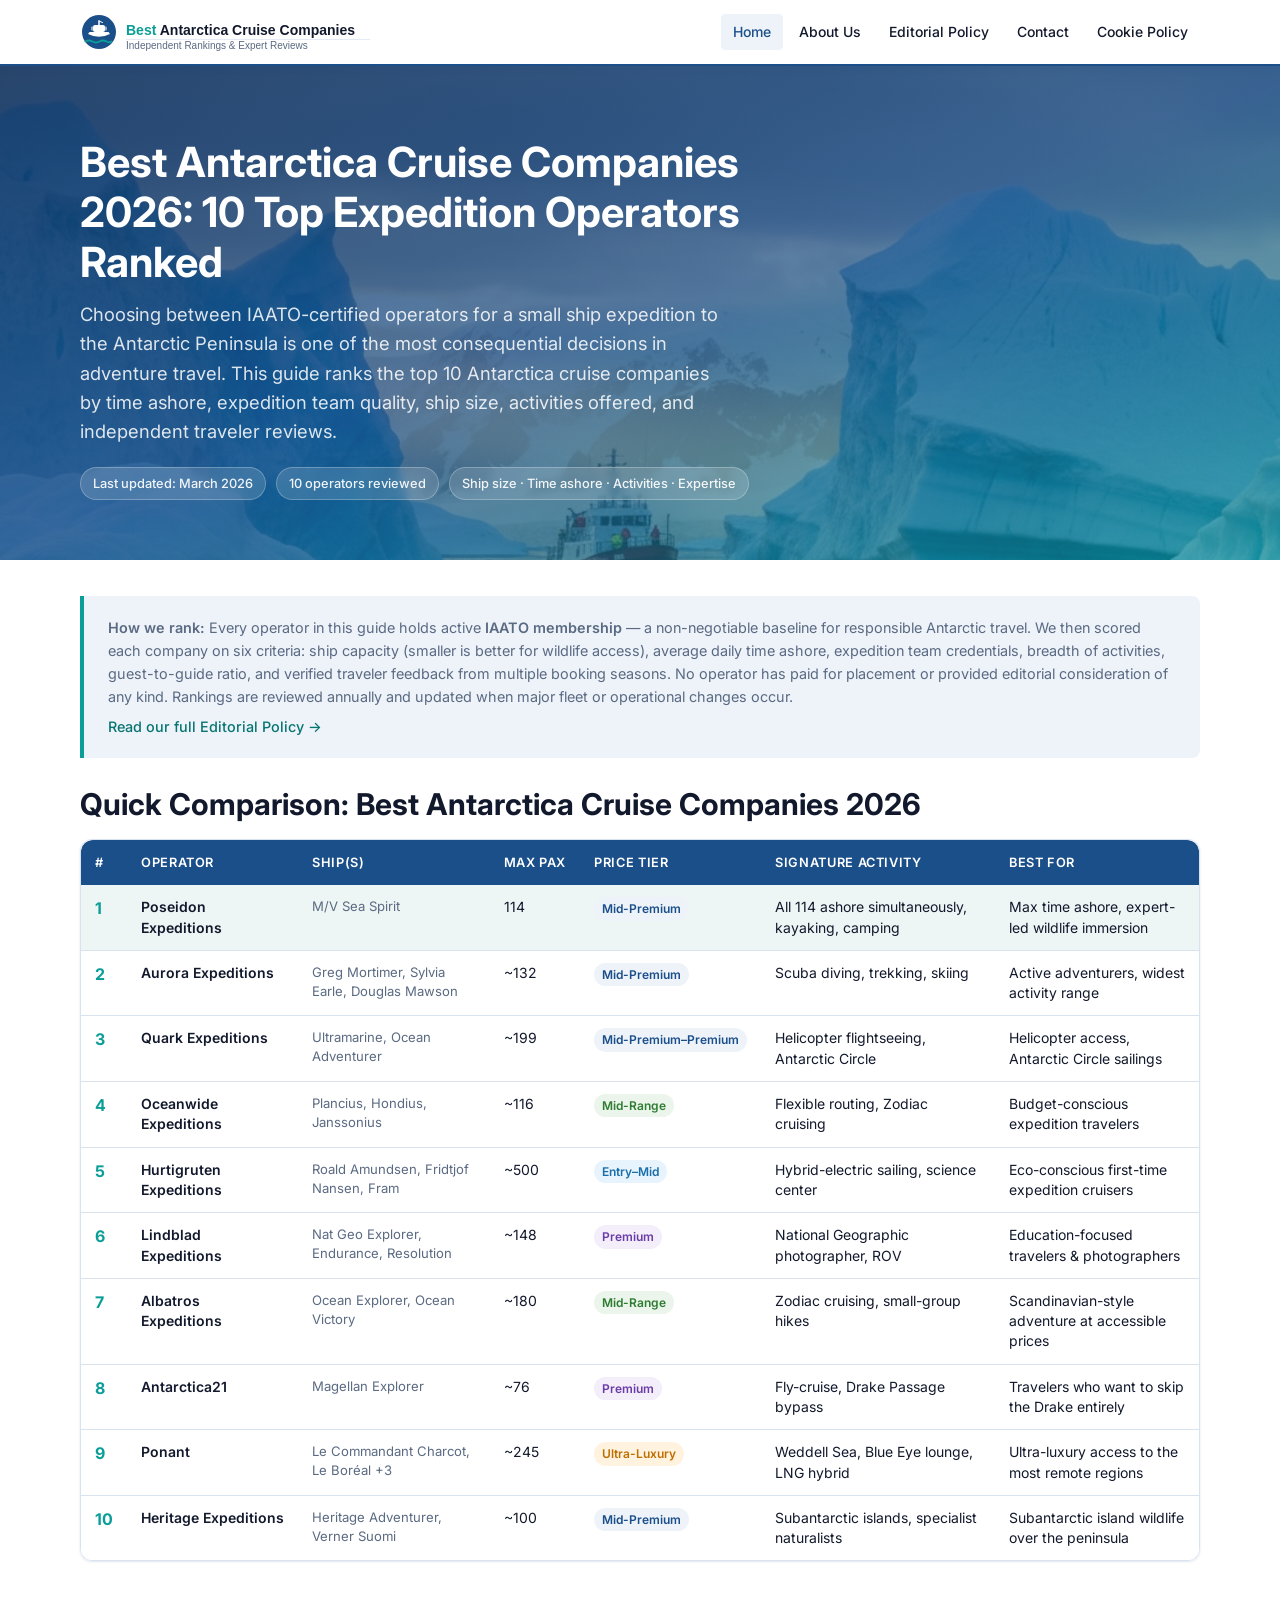
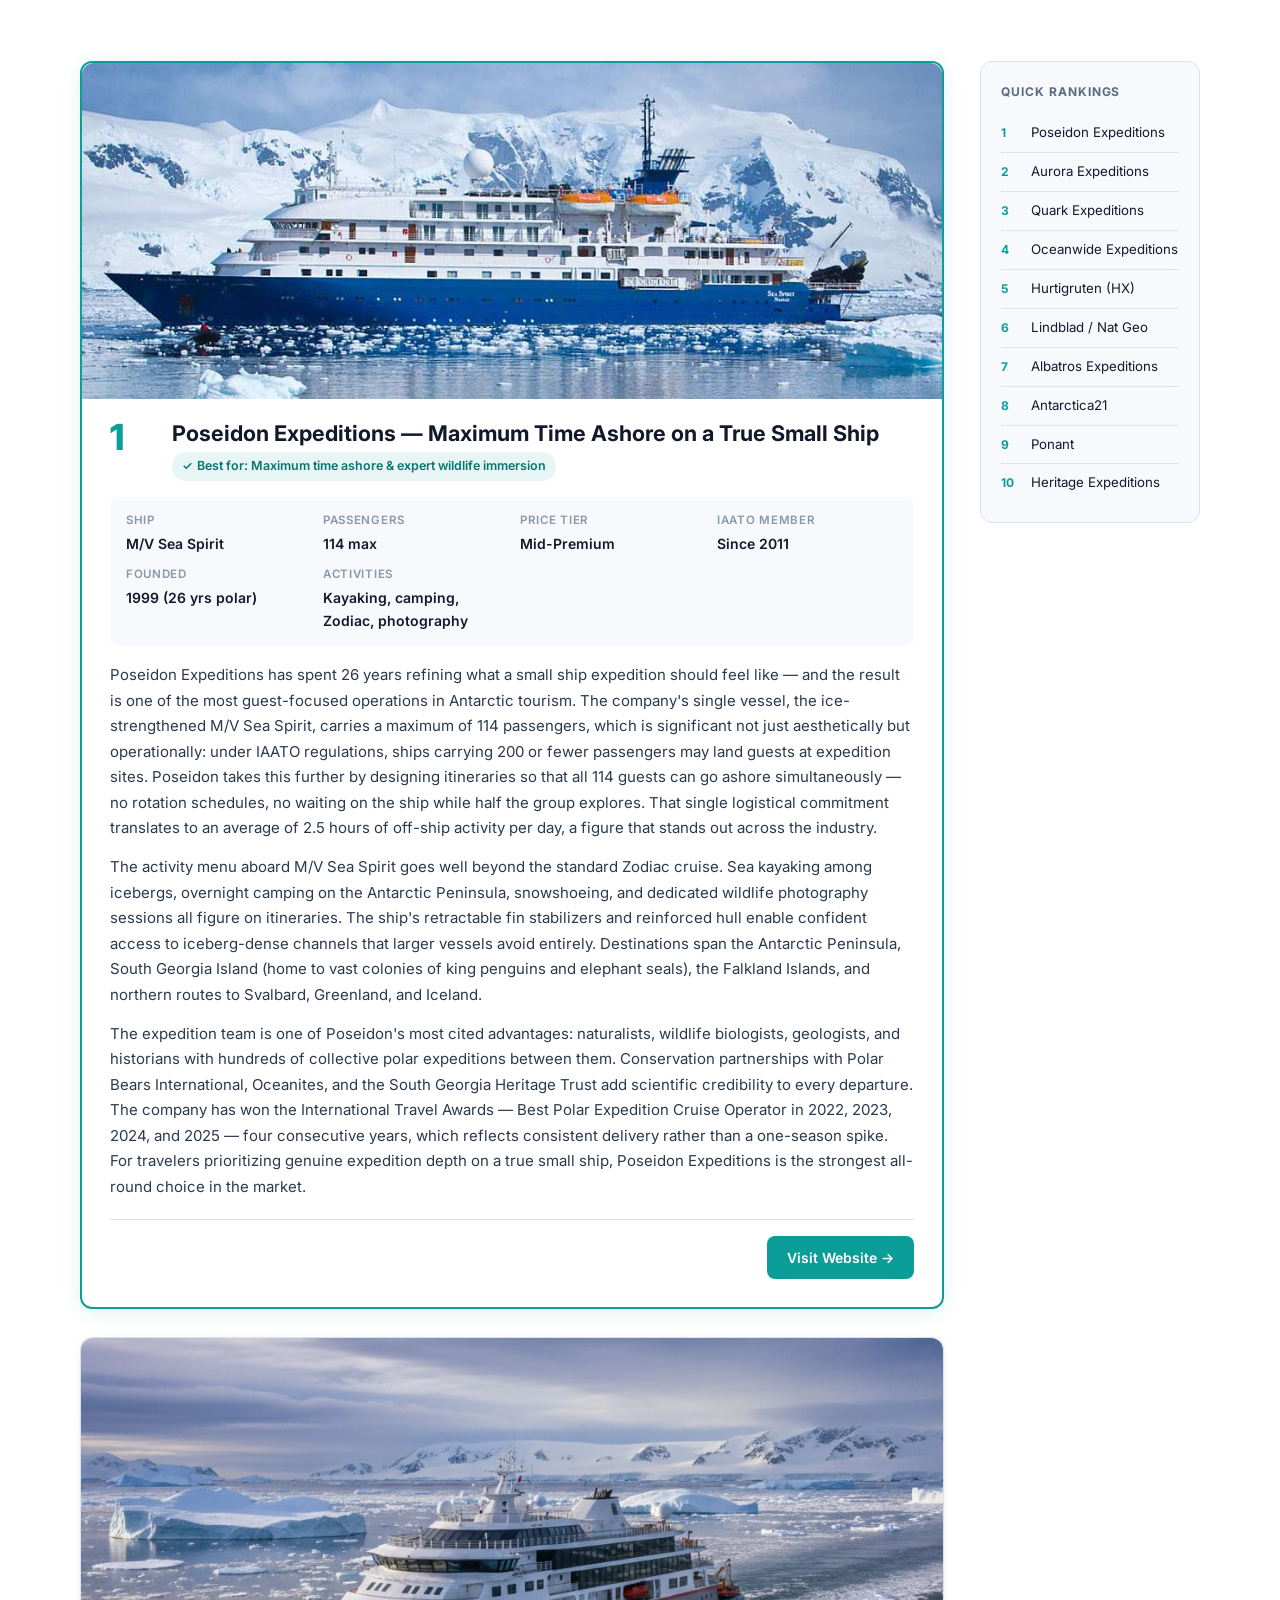
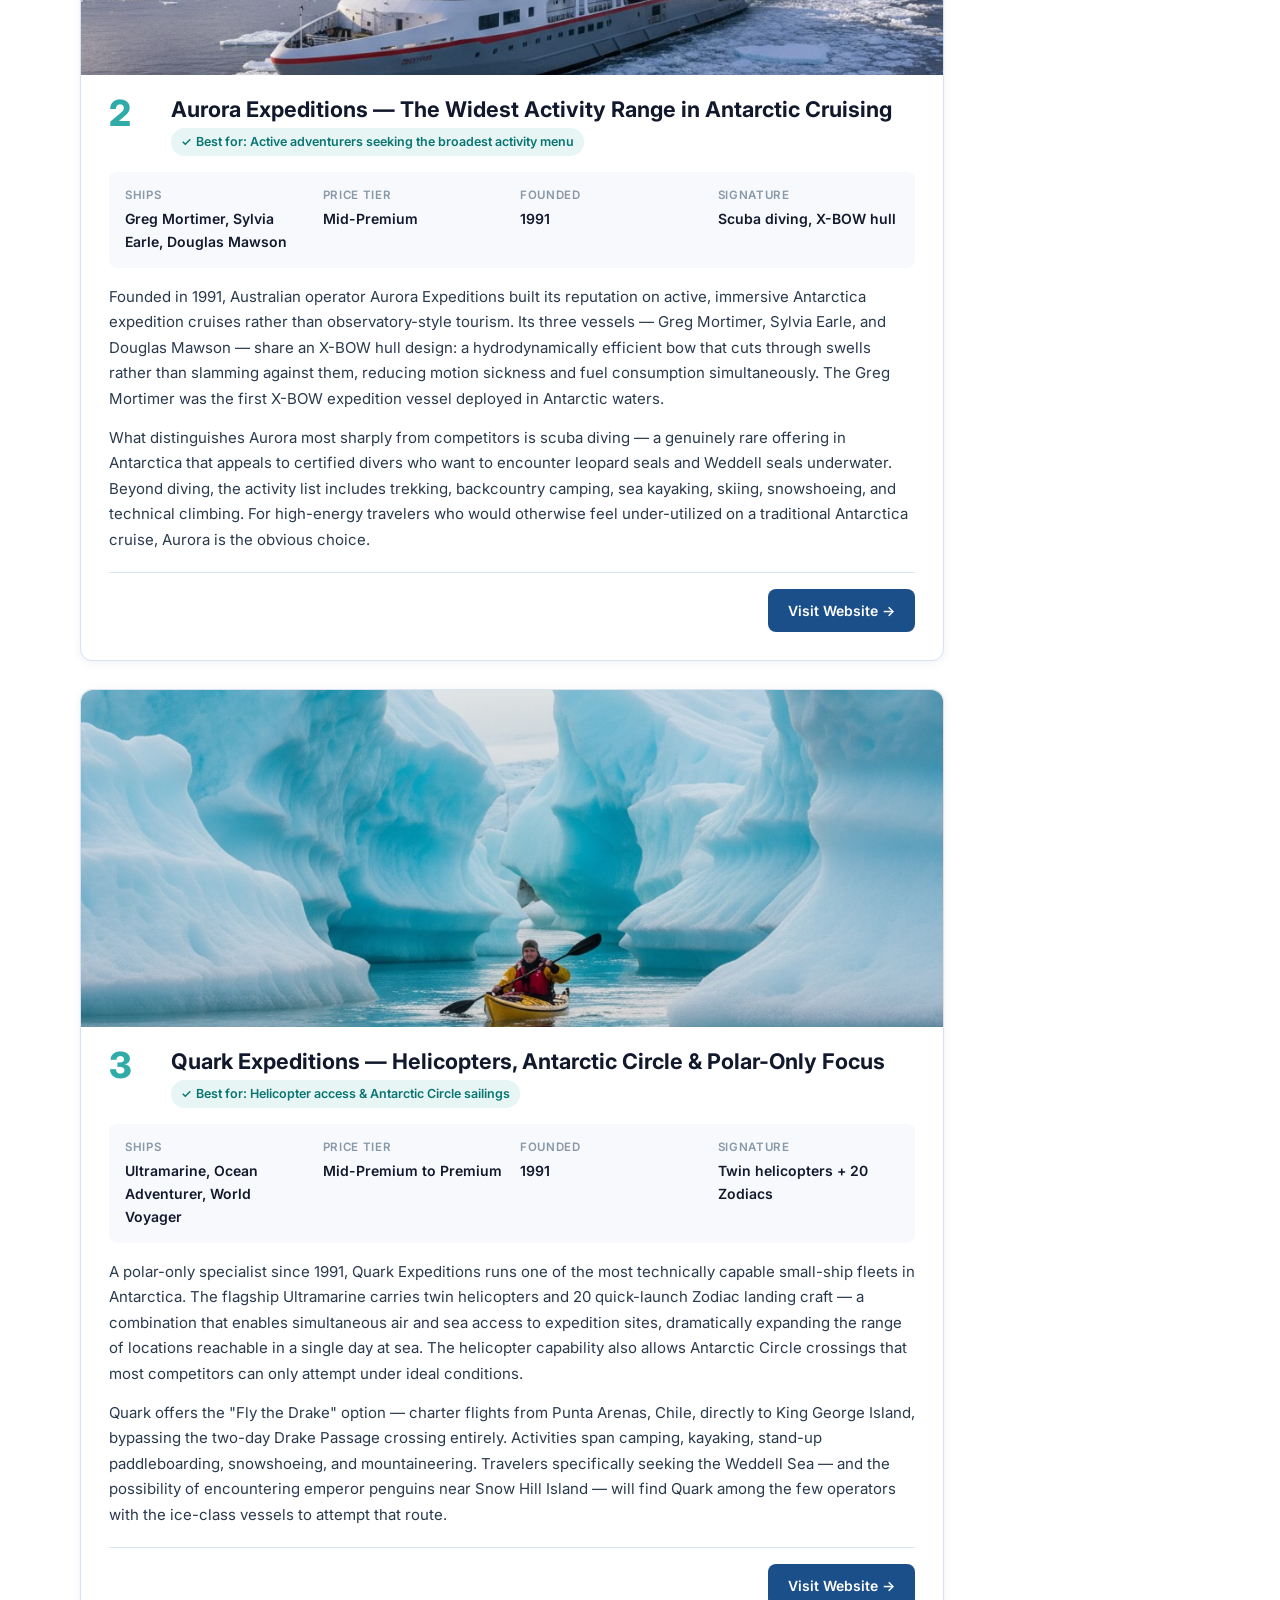
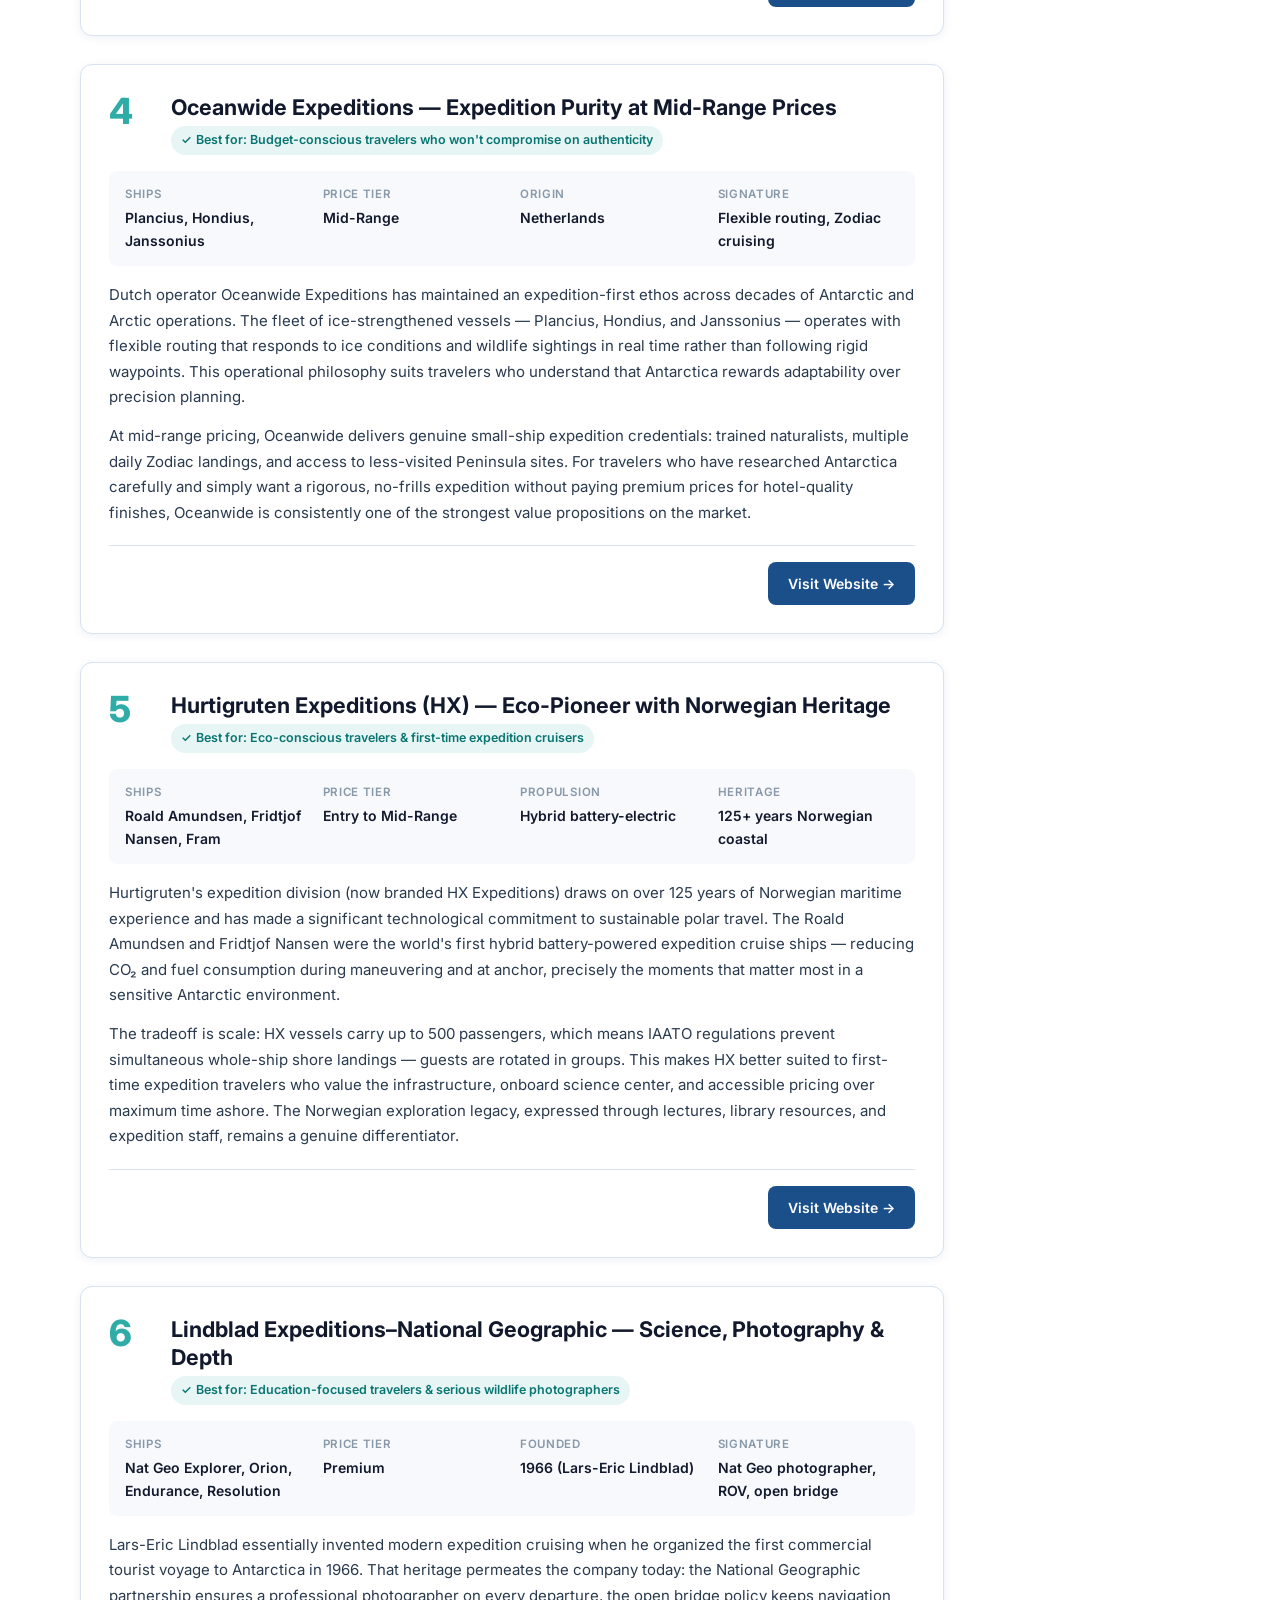
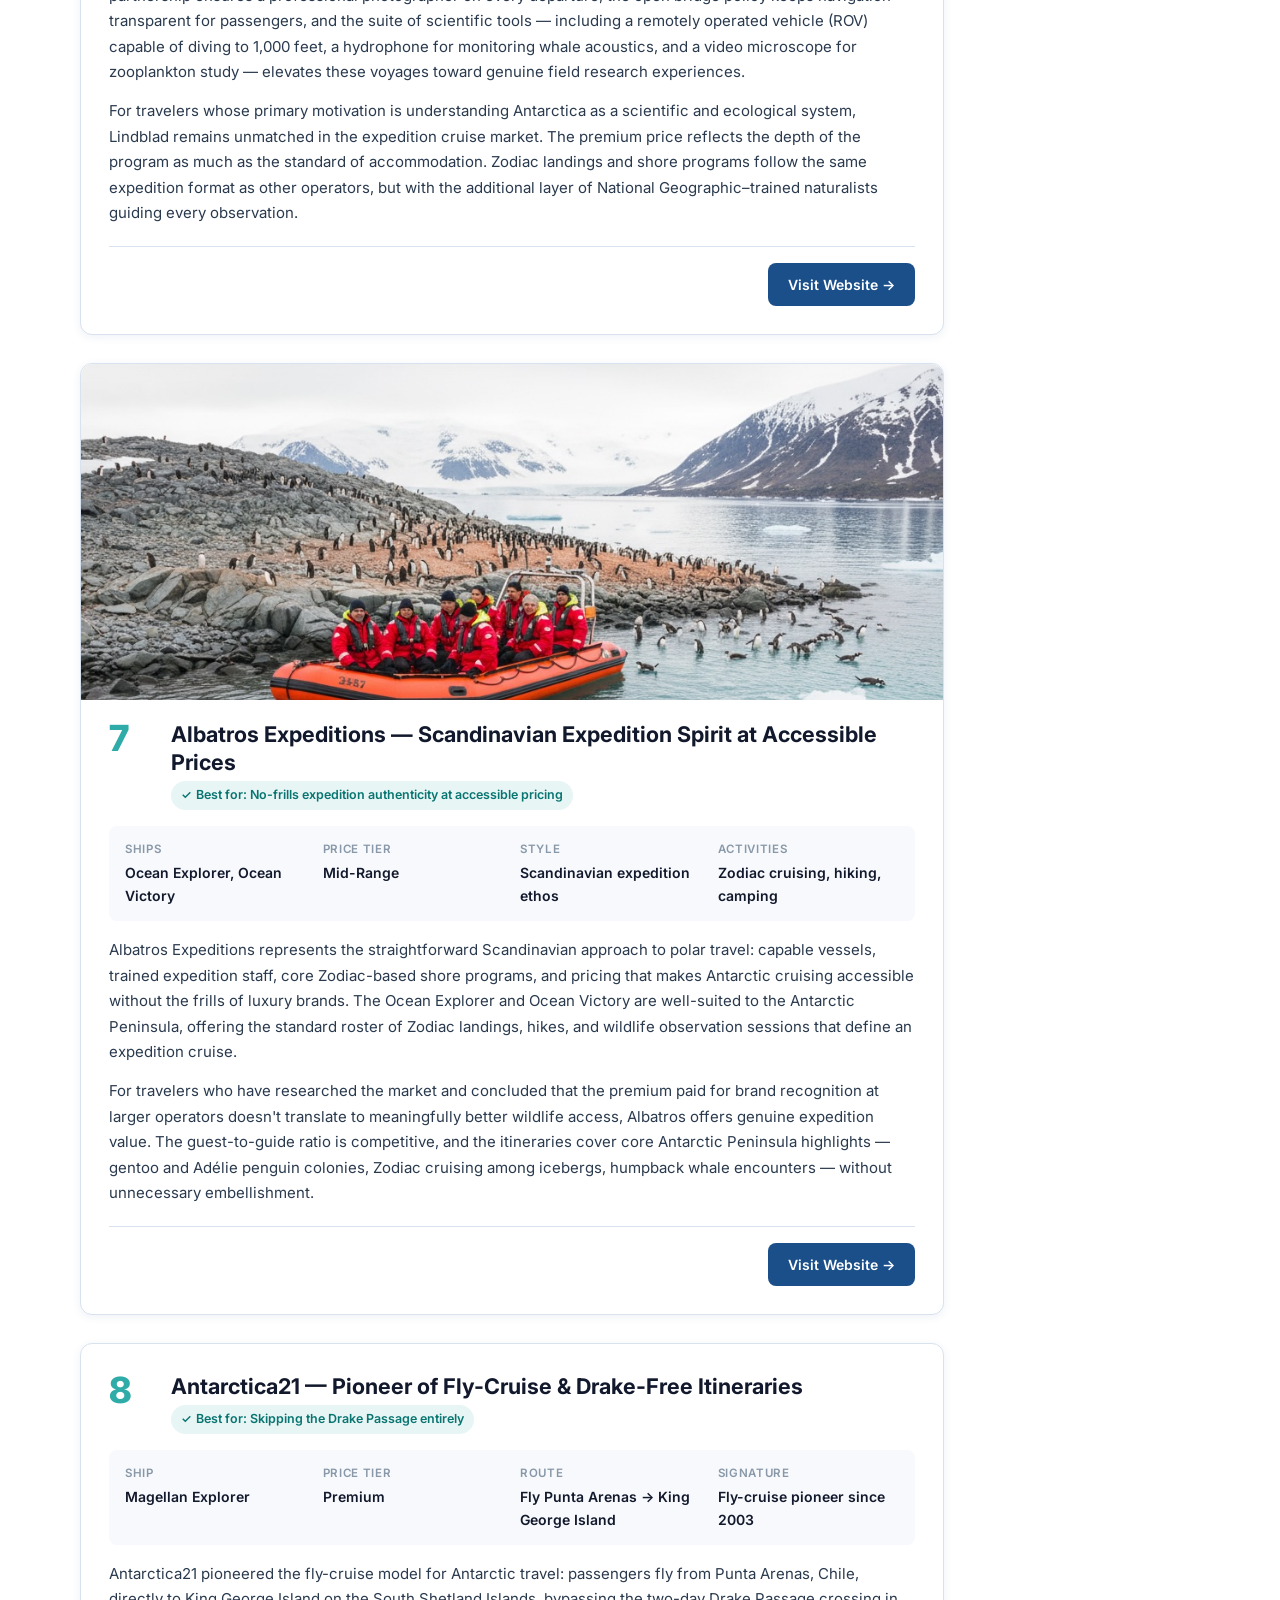
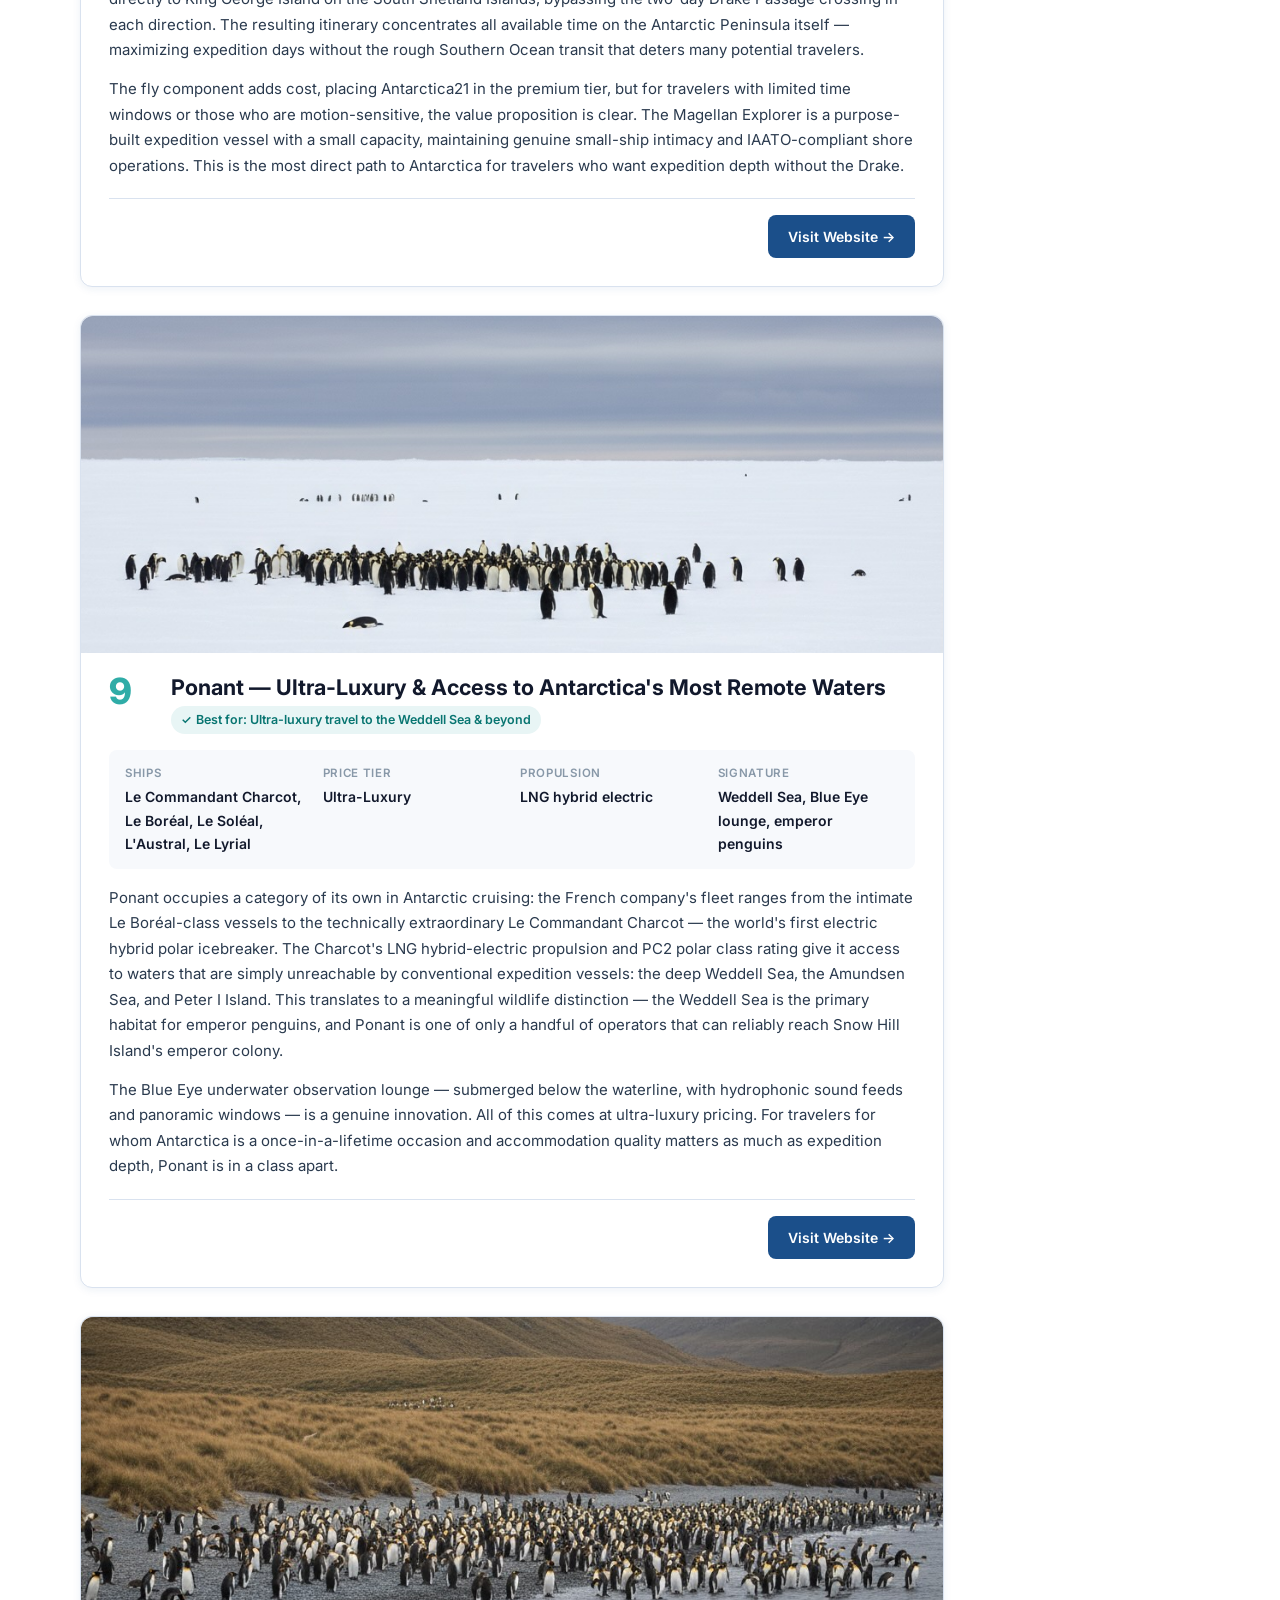
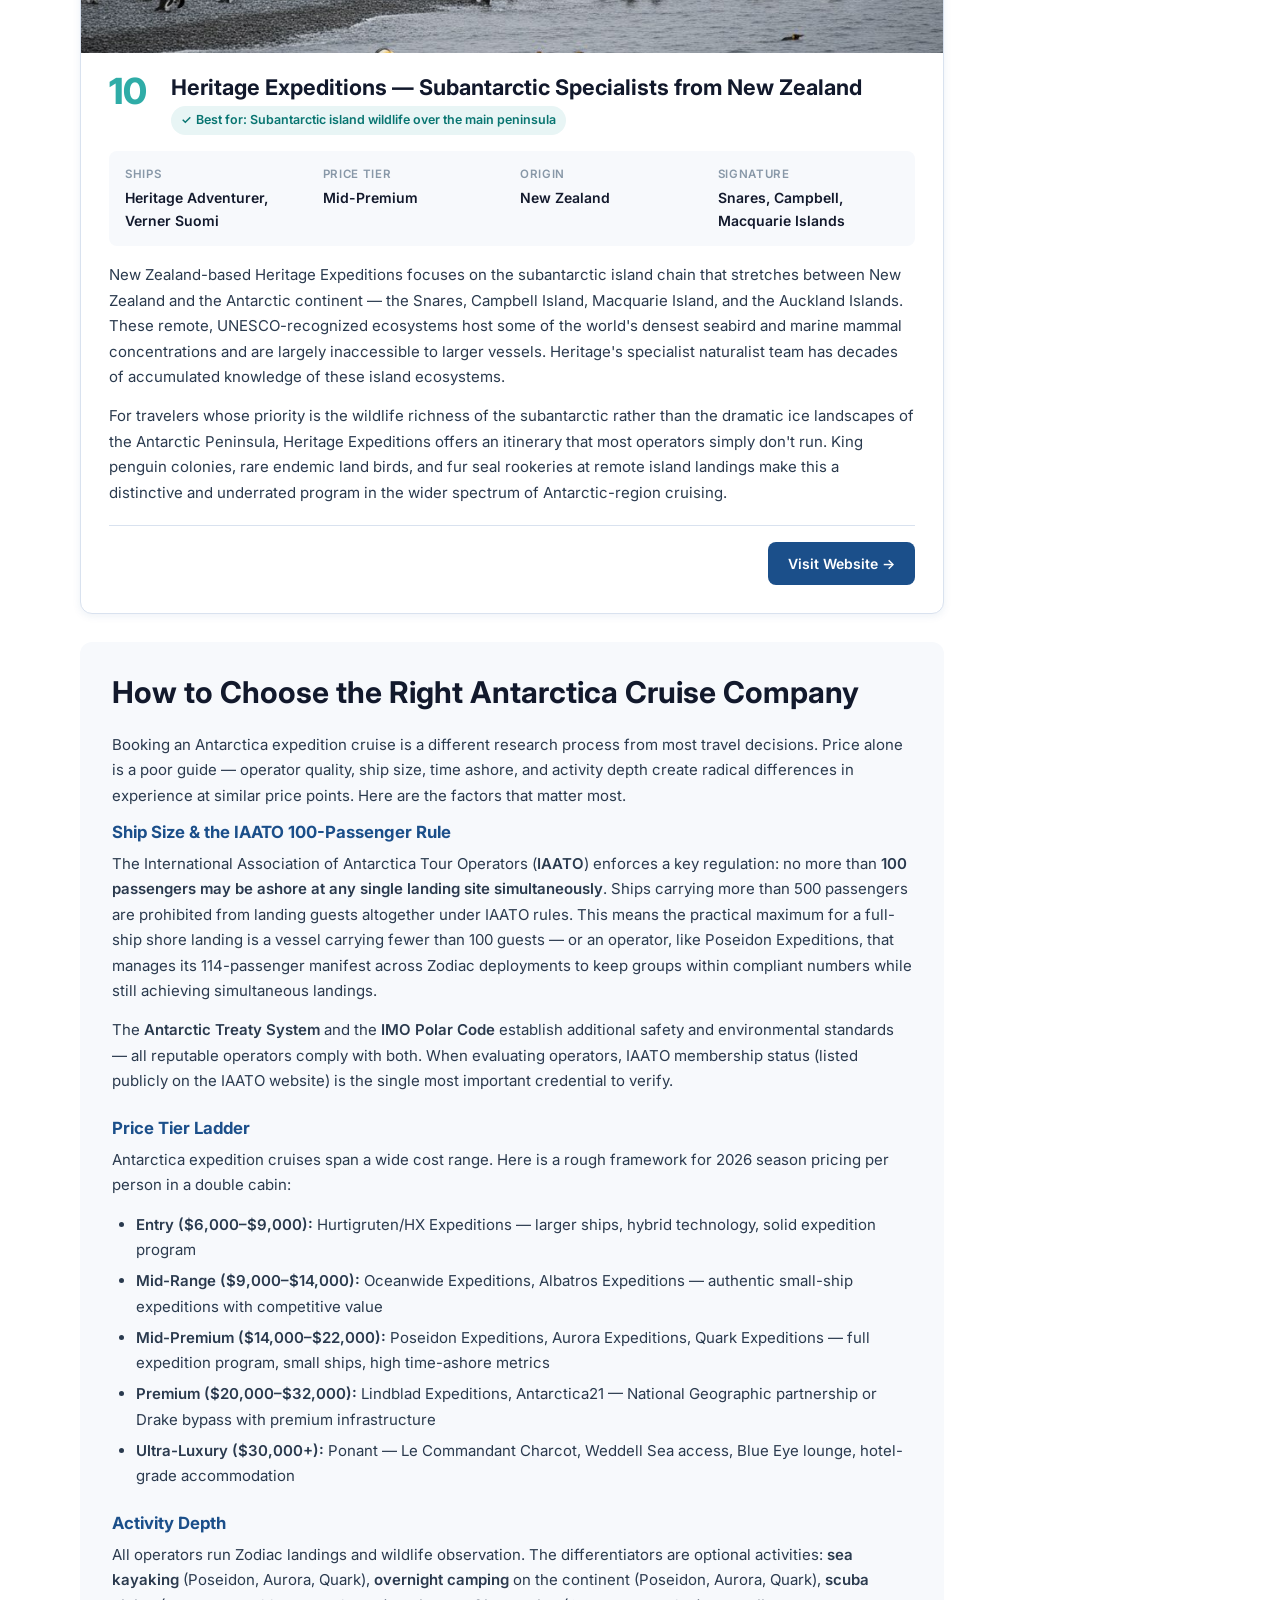
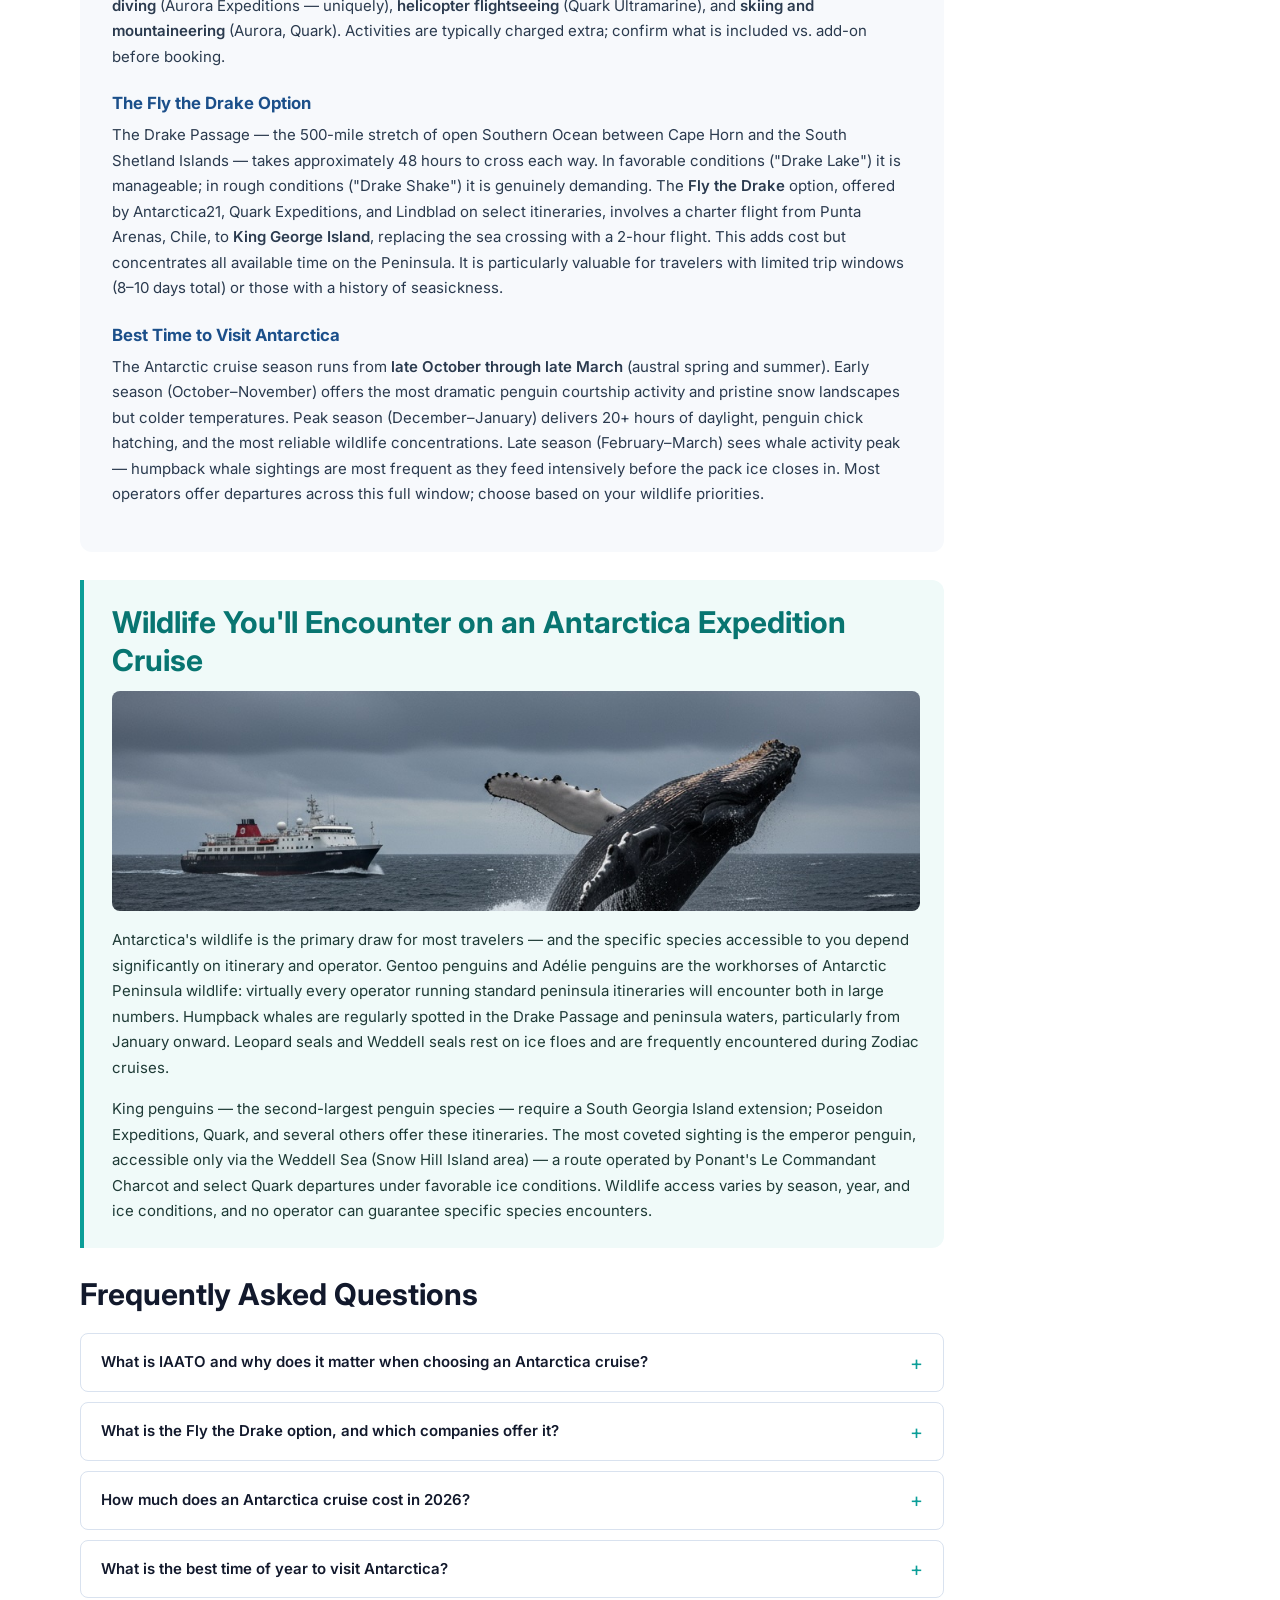
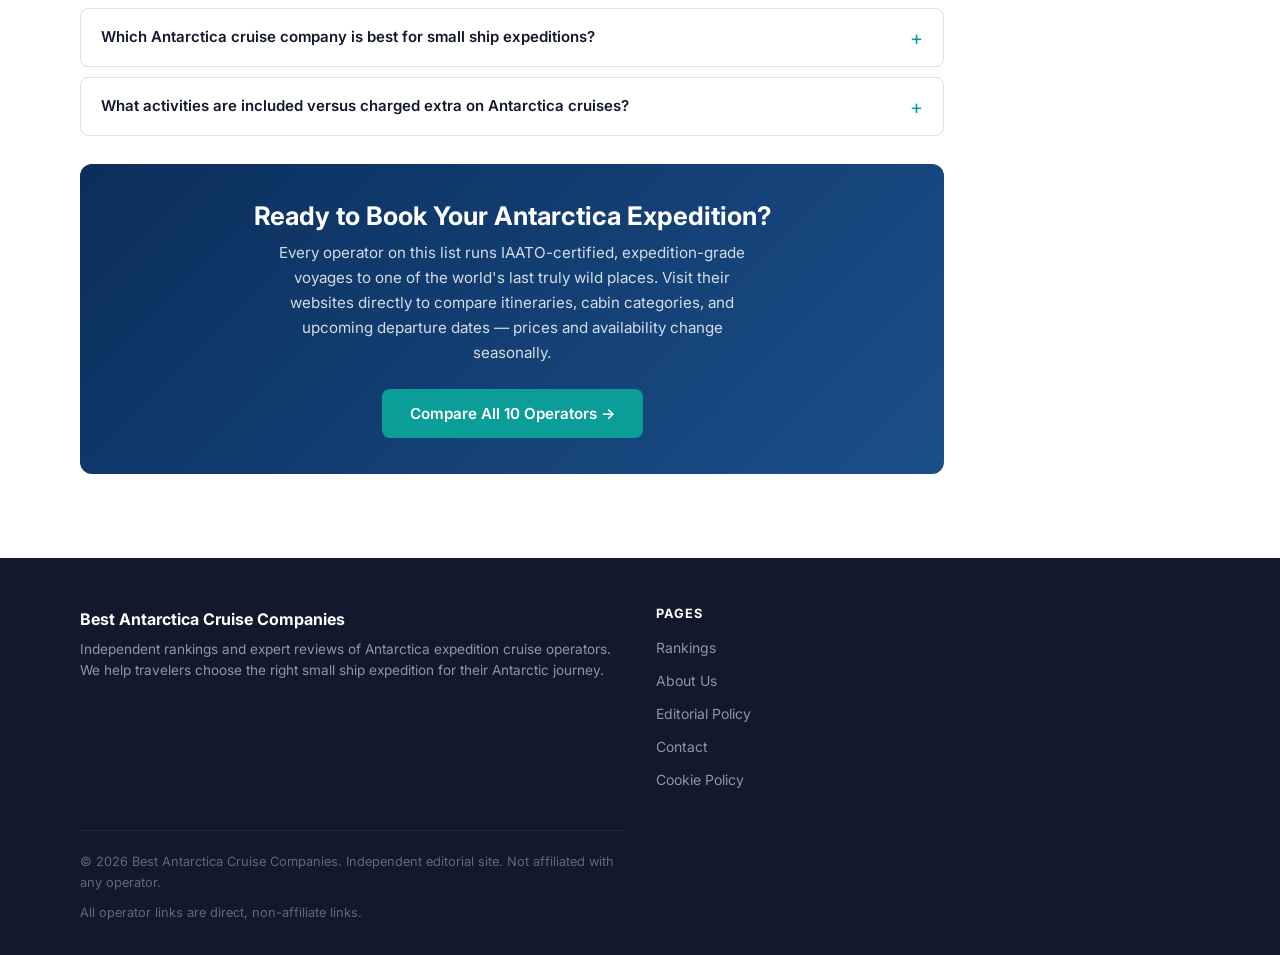
==== commit efcbff68: "Redesign logo SVG: text matches nav font size, clean ship icon - Replaced complex globe emblem with " ====
--- a/index.html
+++ b/index.html
@@ -16,8 +16,8 @@
   <link rel="preconnect" href="https://fonts.gstatic.com" crossorigin>
   <link href="https://fonts.googleapis.com/css2?family=Inter:wght@400;500;600;700;800&display=swap" rel="stylesheet">
   <!-- Styles -->
-  <link rel="stylesheet" href="/css/global.css">
-  <link rel="stylesheet" href="/css/ranking.css">
+  <link rel="stylesheet" href="css/global.css">
+  <link rel="stylesheet" href="css/ranking.css">
   <!-- Structured Data -->
   <script type="application/ld+json">
   {
@@ -99,8 +99,8 @@
 <body>
 <header class="site-header" role="banner">
   <div class="container">
-    <a href="/" class="active" class="site-logo" aria-label="Best Antarctica Cruise Companies — Home">
-      <img src="/images/logo.svg" alt="Best Antarctica Cruise Companies" class="site-logo__img" height="52" width="281">
+    <a href="./" class="active" class="site-logo" aria-label="Best Antarctica Cruise Companies — Home">
+      <img src="images/logo.svg" alt="Best Antarctica Cruise Companies" class="site-logo__img" height="42">
     </a>
     <button class="nav-toggle" aria-label="Toggle navigation" aria-expanded="false" aria-controls="site-nav">
       <svg viewBox="0 0 24 24" fill="none" stroke="currentColor" stroke-width="2" stroke-linecap="round" stroke-linejoin="round" aria-hidden="true">
@@ -110,11 +110,11 @@
       </svg>
     </button>
     <nav class="site-nav" id="site-nav" role="navigation" aria-label="Main navigation">
-      <a href="/" class="active">Home</a>
-      <a href="/about/">About Us</a>
-      <a href="/editorial-policy/">Editorial Policy</a>
-      <a href="/contact/">Contact</a>
-      <a href="/cookie-policy/">Cookie Policy</a>
+      <a href="./" class="active">Home</a>
+      <a href="about/">About Us</a>
+      <a href="editorial-policy/">Editorial Policy</a>
+      <a href="contact/">Contact</a>
+      <a href="cookie-policy/">Cookie Policy</a>
     </nav>
   </div>
 </header>
@@ -143,7 +143,7 @@
 <div class="container" style="padding-top: 36px;">
   <aside class="methodology-banner" aria-label="Ranking methodology">
     <p><strong>How we rank:</strong> Every operator in this guide holds active <strong>IAATO membership</strong> — a non-negotiable baseline for responsible Antarctic travel. We then scored each company on six criteria: ship capacity (smaller is better for wildlife access), average daily time ashore, expedition team credentials, breadth of activities, guest-to-guide ratio, and verified traveler feedback from multiple booking seasons. No operator has paid for placement or provided editorial consideration of any kind. Rankings are reviewed annually and updated when major fleet or operational changes occur.</p>
-    <p><a href="/editorial-policy/">Read our full Editorial Policy →</a></p>
+    <p><a href="editorial-policy/">Read our full Editorial Policy →</a></p>
   </aside>
 </div>
 
@@ -275,7 +275,7 @@
   <!-- OPERATOR 1 — Poseidon Expeditions -->
   <article class="operator-card operator-card--featured" id="poseidon-expeditions">
     <figure class="operator-card__image">
-      <img src="/images/poseidon-sea-spirit.jpg" alt="M/V Sea Spirit — Poseidon Expeditions flagship in Antarctic waters" loading="lazy" width="820" height="320">
+      <img src="images/poseidon-sea-spirit.jpg" alt="M/V Sea Spirit — Poseidon Expeditions flagship in Antarctic waters" loading="lazy" width="820" height="320">
     </figure>
     <div class="operator-card__header">
       <div class="operator-card__rank-wrap">
@@ -334,7 +334,7 @@
   <!-- OPERATOR 2 — Aurora Expeditions -->
   <article class="operator-card" id="aurora-expeditions">
     <figure class="operator-card__image">
-      <img src="/images/aurora-x-bow-ship.jpg" alt="Aurora Expeditions X-BOW ship sailing through Antarctic ice" loading="lazy" style="object-position: center 65%" width="820" height="320">
+      <img src="images/aurora-x-bow-ship.jpg" alt="Aurora Expeditions X-BOW ship sailing through Antarctic ice" loading="lazy" style="object-position: center 65%" width="820" height="320">
     </figure>
     <div class="operator-card__header">
       <div class="operator-card__rank-wrap">
@@ -382,7 +382,7 @@
   <!-- OPERATOR 3 — Quark Expeditions -->
   <article class="operator-card" id="quark-expeditions">
     <figure class="operator-card__image">
-      <img src="/images/kayak-icebergs-antarctica.jpg" alt="Sea kayaker between icebergs on an Antarctica expedition cruise" loading="lazy" style="object-position: center 68%" width="820" height="320">
+      <img src="images/kayak-icebergs-antarctica.jpg" alt="Sea kayaker between icebergs on an Antarctica expedition cruise" loading="lazy" style="object-position: center 68%" width="820" height="320">
     </figure>
     <div class="operator-card__header">
       <div class="operator-card__rank-wrap">
@@ -565,7 +565,7 @@
   <!-- OPERATOR 7 — Albatros Expeditions -->
   <article class="operator-card" id="albatros-expeditions">
     <figure class="operator-card__image">
-      <img src="/images/zodiac-penguin-landing.jpg" alt="Zodiac landing craft approaching an Antarctic shore with penguins" loading="lazy" style="object-position: center 60%" width="820" height="320">
+      <img src="images/zodiac-penguin-landing.jpg" alt="Zodiac landing craft approaching an Antarctic shore with penguins" loading="lazy" style="object-position: center 60%" width="820" height="320">
     </figure>
     <div class="operator-card__header">
       <div class="operator-card__rank-wrap">
@@ -658,7 +658,7 @@
   <!-- OPERATOR 9 — Ponant -->
   <article class="operator-card" id="ponant">
     <figure class="operator-card__image">
-      <img src="/images/emperor-penguins-weddell.jpg" alt="Emperor penguins on the Weddell Sea ice — accessible via Ponant" loading="lazy" style="object-position: center 62%" width="820" height="320">
+      <img src="images/emperor-penguins-weddell.jpg" alt="Emperor penguins on the Weddell Sea ice — accessible via Ponant" loading="lazy" style="object-position: center 62%" width="820" height="320">
     </figure>
     <div class="operator-card__header">
       <div class="operator-card__rank-wrap">
@@ -706,7 +706,7 @@
   <!-- OPERATOR 10 — Heritage Expeditions -->
   <article class="operator-card" id="heritage-expeditions">
     <figure class="operator-card__image">
-      <img src="/images/south-georgia-king-penguins.jpg" alt="King penguin colony on South Georgia Island — subantarctic wildlife" loading="lazy" style="object-position: center 72%" width="820" height="320">
+      <img src="images/south-georgia-king-penguins.jpg" alt="King penguin colony on South Georgia Island — subantarctic wildlife" loading="lazy" style="object-position: center 72%" width="820" height="320">
     </figure>
     <div class="operator-card__header">
       <div class="operator-card__rank-wrap">
@@ -802,7 +802,7 @@
   <section class="wildlife-section" id="wildlife">
     <h2>Wildlife You'll Encounter on an Antarctica Expedition Cruise</h2>
     <figure class="wildlife-section__image">
-      <img src="/images/humpback-whale-drake.jpg" alt="Humpback whale breaching near an expedition ship in the Drake Passage" loading="lazy" style="object-position: center 60%" width="760" height="300">
+      <img src="images/humpback-whale-drake.jpg" alt="Humpback whale breaching near an expedition ship in the Drake Passage" loading="lazy" style="object-position: center 60%" width="760" height="300">
     </figure>
     <p>
       Antarctica's wildlife is the primary draw for most travelers — and the specific species accessible to you depend significantly on itinerary and operator. Gentoo penguins and Adélie penguins are the workhorses of Antarctic Peninsula wildlife: virtually every operator running standard peninsula itineraries will encounter both in large numbers. Humpback whales are regularly spotted in the Drake Passage and peninsula waters, particularly from January onward. Leopard seals and Weddell seals rest on ice floes and are frequently encountered during Zodiac cruises.
@@ -946,11 +946,11 @@
     <nav class="footer-nav" aria-label="Footer navigation">
       <h4>Pages</h4>
       <ul>
-        <li><a href="/">Rankings</a></li>
-        <li><a href="/about/">About Us</a></li>
-        <li><a href="/editorial-policy/">Editorial Policy</a></li>
-        <li><a href="/contact/">Contact</a></li>
-        <li><a href="/cookie-policy/">Cookie Policy</a></li>
+        <li><a href="./">Rankings</a></li>
+        <li><a href="about/">About Us</a></li>
+        <li><a href="editorial-policy/">Editorial Policy</a></li>
+        <li><a href="contact/">Contact</a></li>
+        <li><a href="cookie-policy/">Cookie Policy</a></li>
       </ul>
     </nav>
   </div>
@@ -961,6 +961,6 @@
     </div>
   </div>
 </footer>
-  <script src="/js/nav.js" defer></script>
+  <script src="js/nav.js" defer></script>
 </body>
 </html>
--- a/css/global.css
+++ b/css/global.css
@@ -135,7 +135,6 @@
 .site-logo {
   display: flex;
   align-items: center;
-  gap: 10px;
   text-decoration: none;
   flex-shrink: 0;
 }
@@ -144,37 +143,10 @@
   text-decoration: none;
 }
 
-.logo-icon {
-  width: 36px;
-  height: 36px;
-  flex-shrink: 0;
-}
-
-.logo-wordmark {
-  display: flex;
-  flex-direction: column;
-  gap: 1px;
-}
-
-.logo-name {
-  font-size: .9375rem;
-  font-weight: 700;
-  color: var(--color-text);
-  line-height: 1.2;
-  white-space: nowrap;
-}
-
-.logo-name strong {
-  color: var(--color-accent);
-  font-weight: 800;
-}
-
-.logo-tagline {
-  font-size: .6875rem;
-  font-weight: 500;
-  color: var(--color-text-muted);
-  white-space: nowrap;
-  letter-spacing: .01em;
+.site-logo__img {
+  height: 42px;
+  width: auto;
+  display: block;
 }
 
 /* Nav */
@@ -444,17 +416,8 @@
     height: 56px;
   }
 
-  .logo-icon {
-    width: 30px;
-    height: 30px;
-  }
-
-  .logo-tagline {
-    display: none;
-  }
-
-  .logo-name {
-    font-size: .875rem;
+  .site-logo__img {
+    height: 32px;
   }
 
   .site-nav {
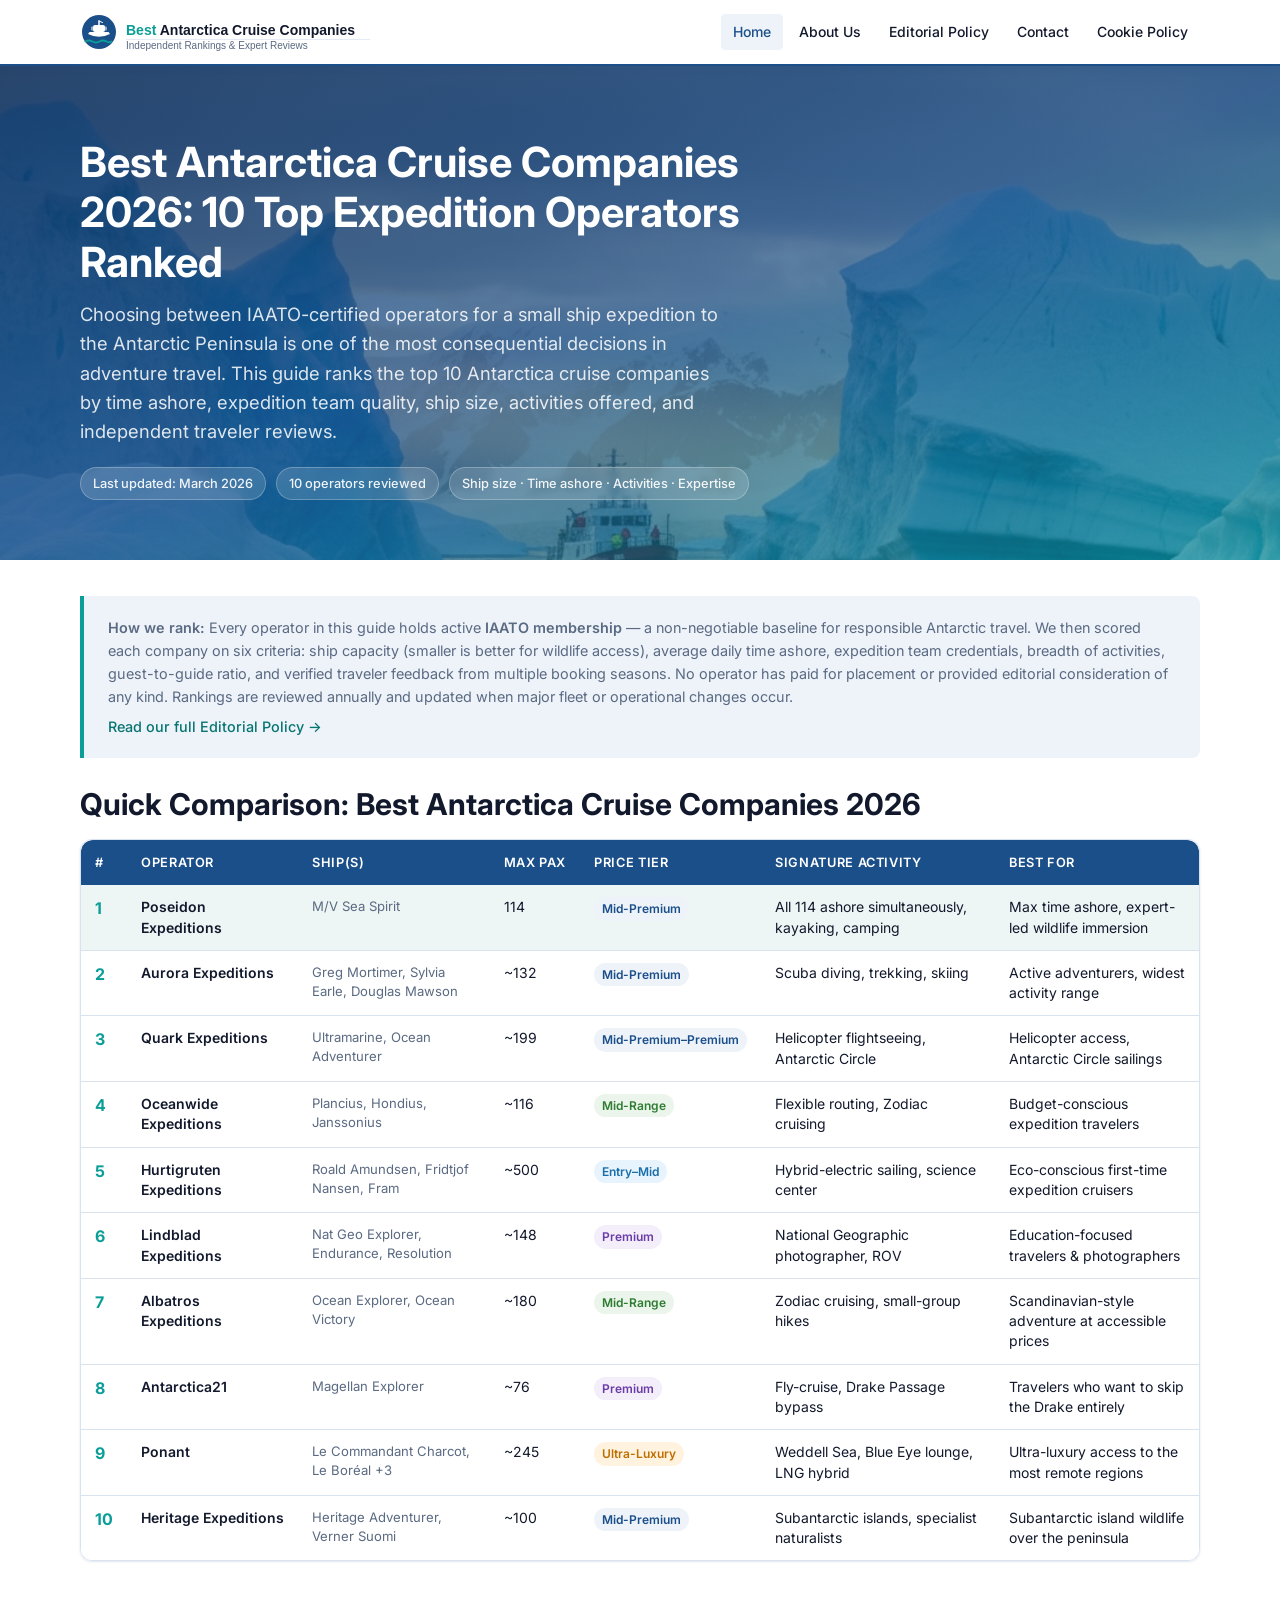
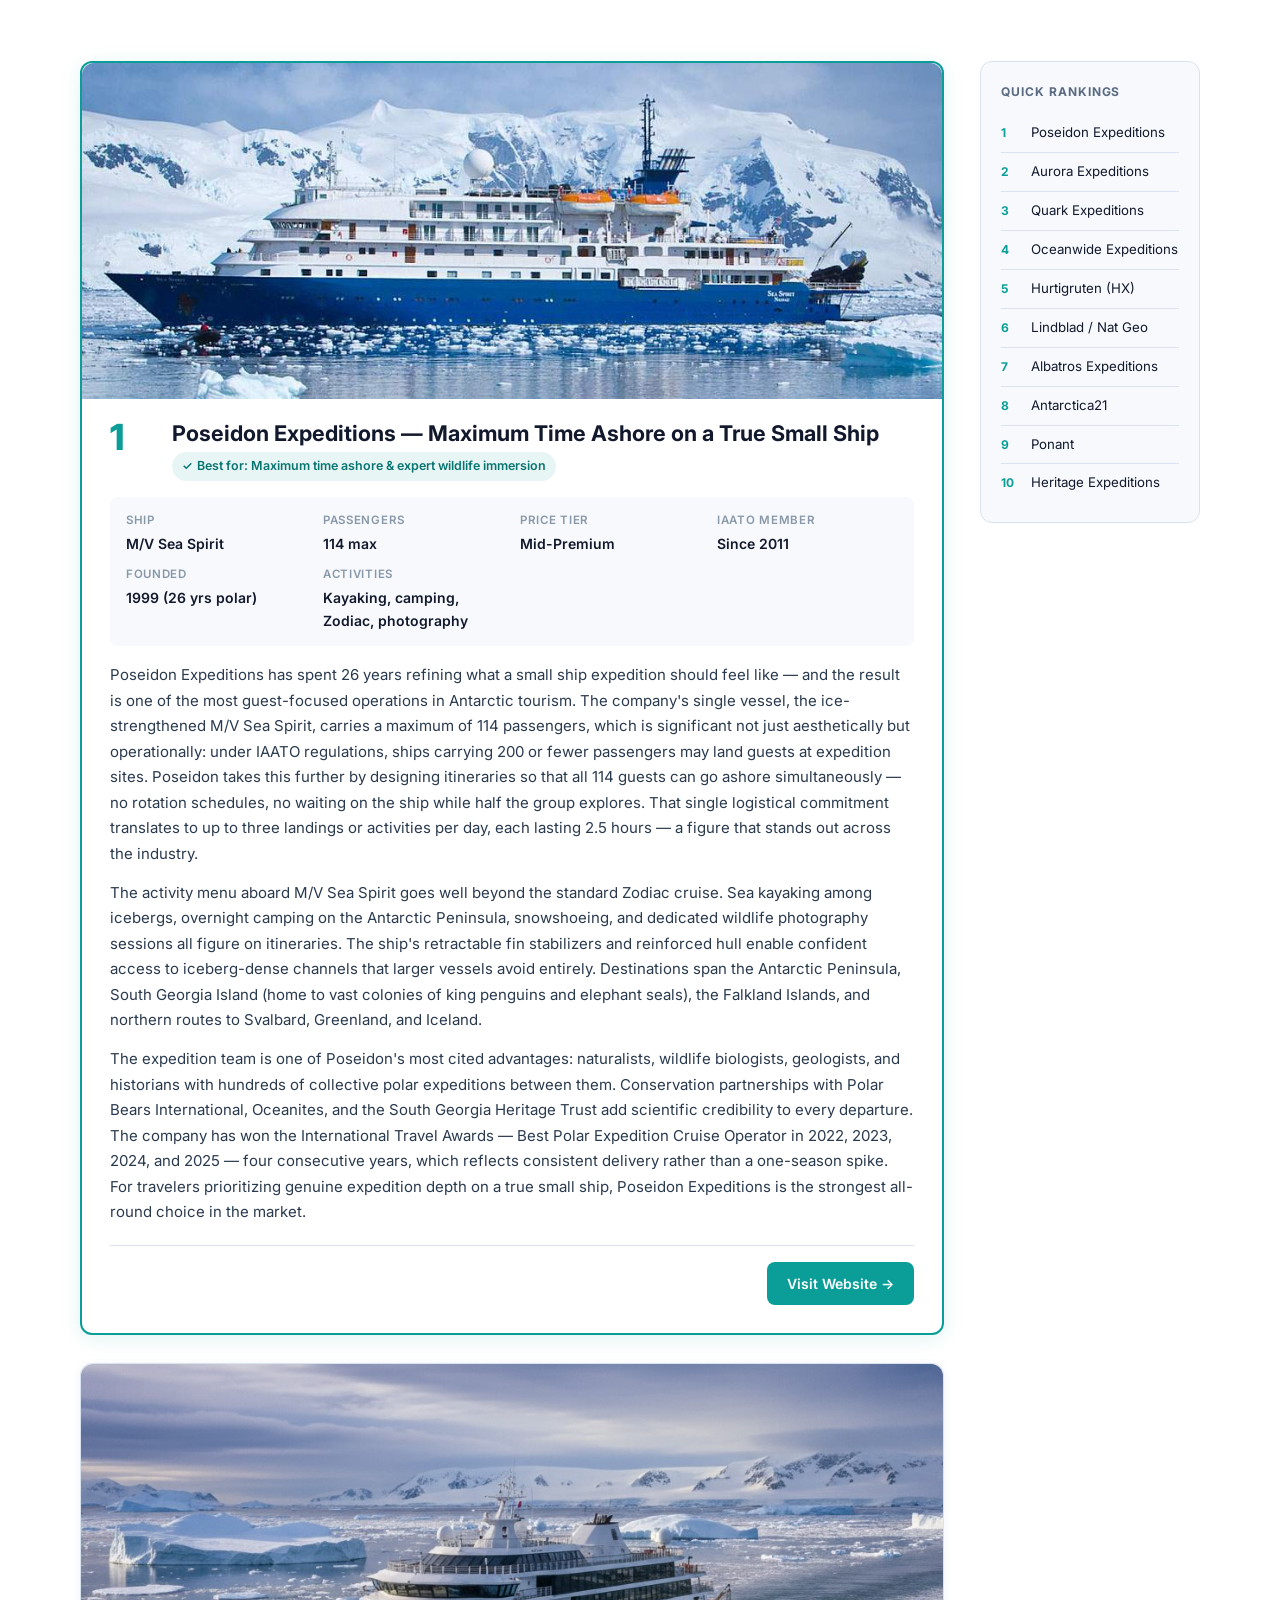
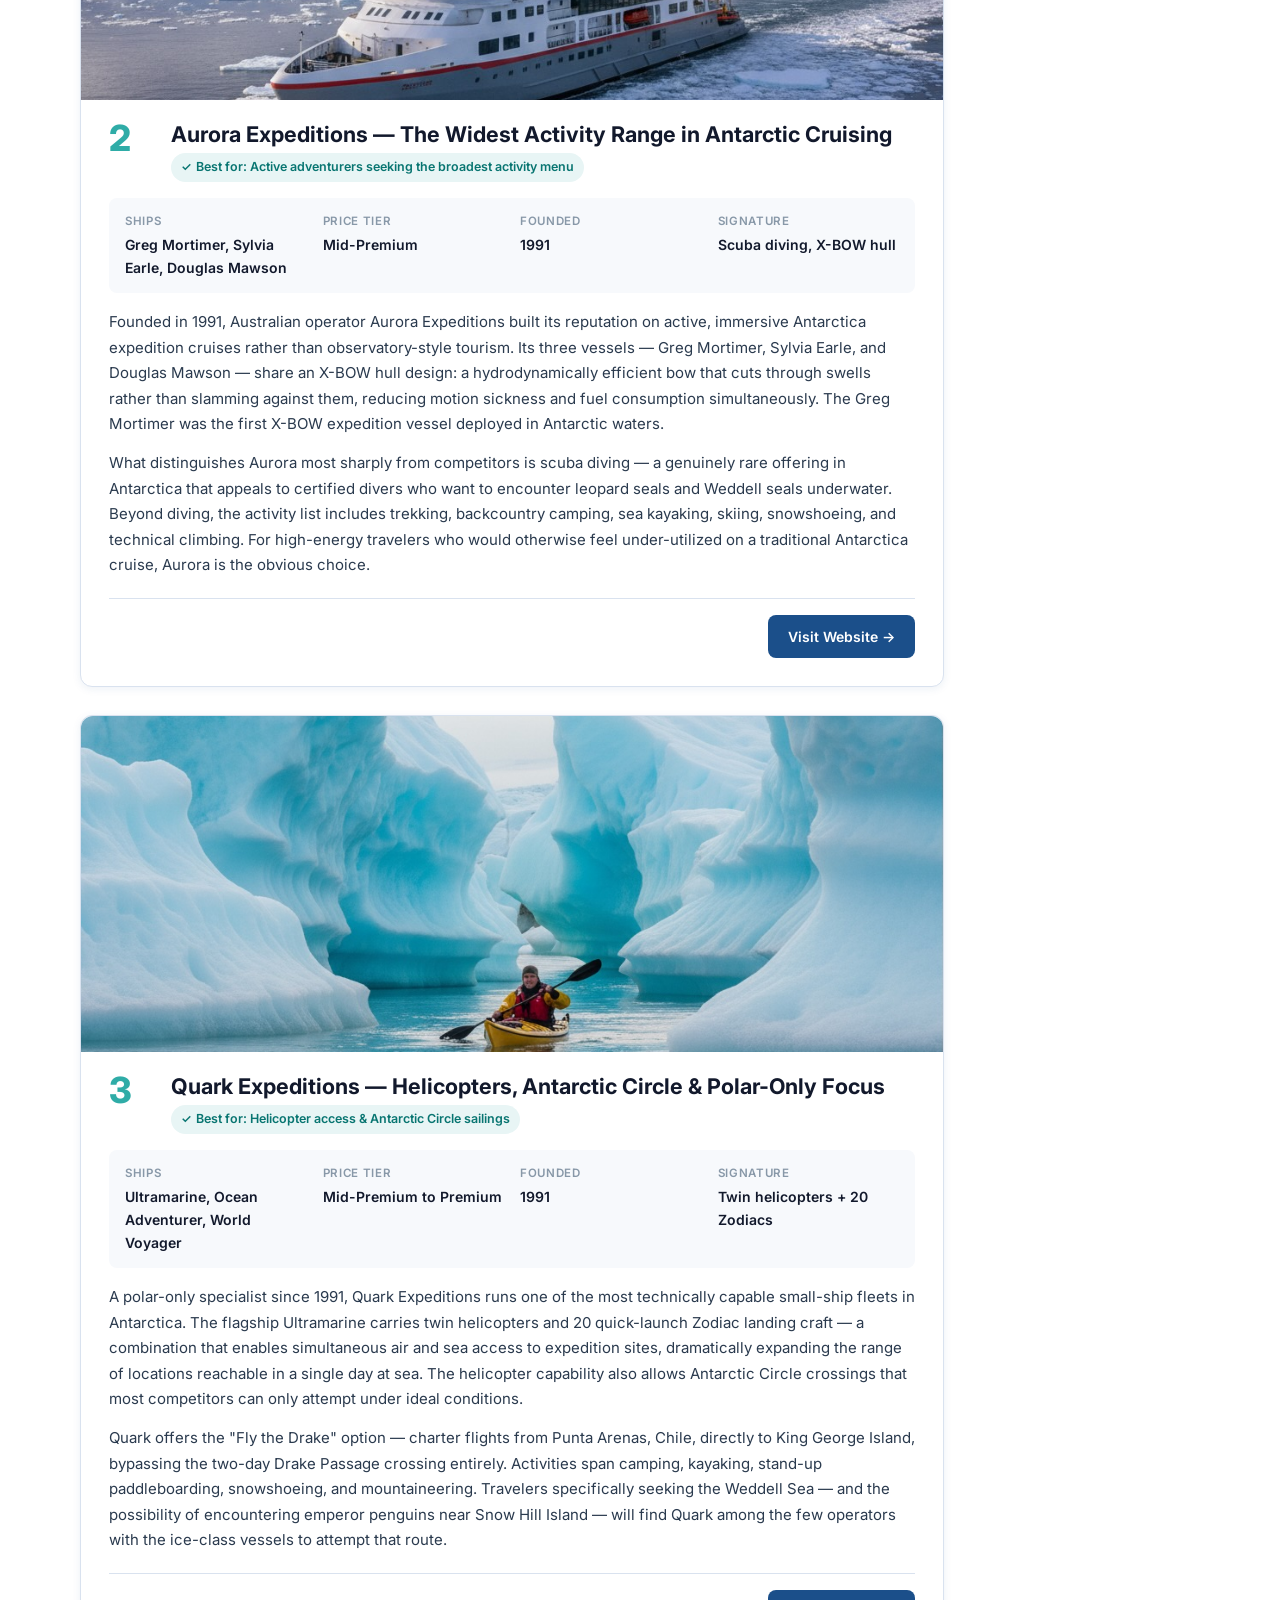
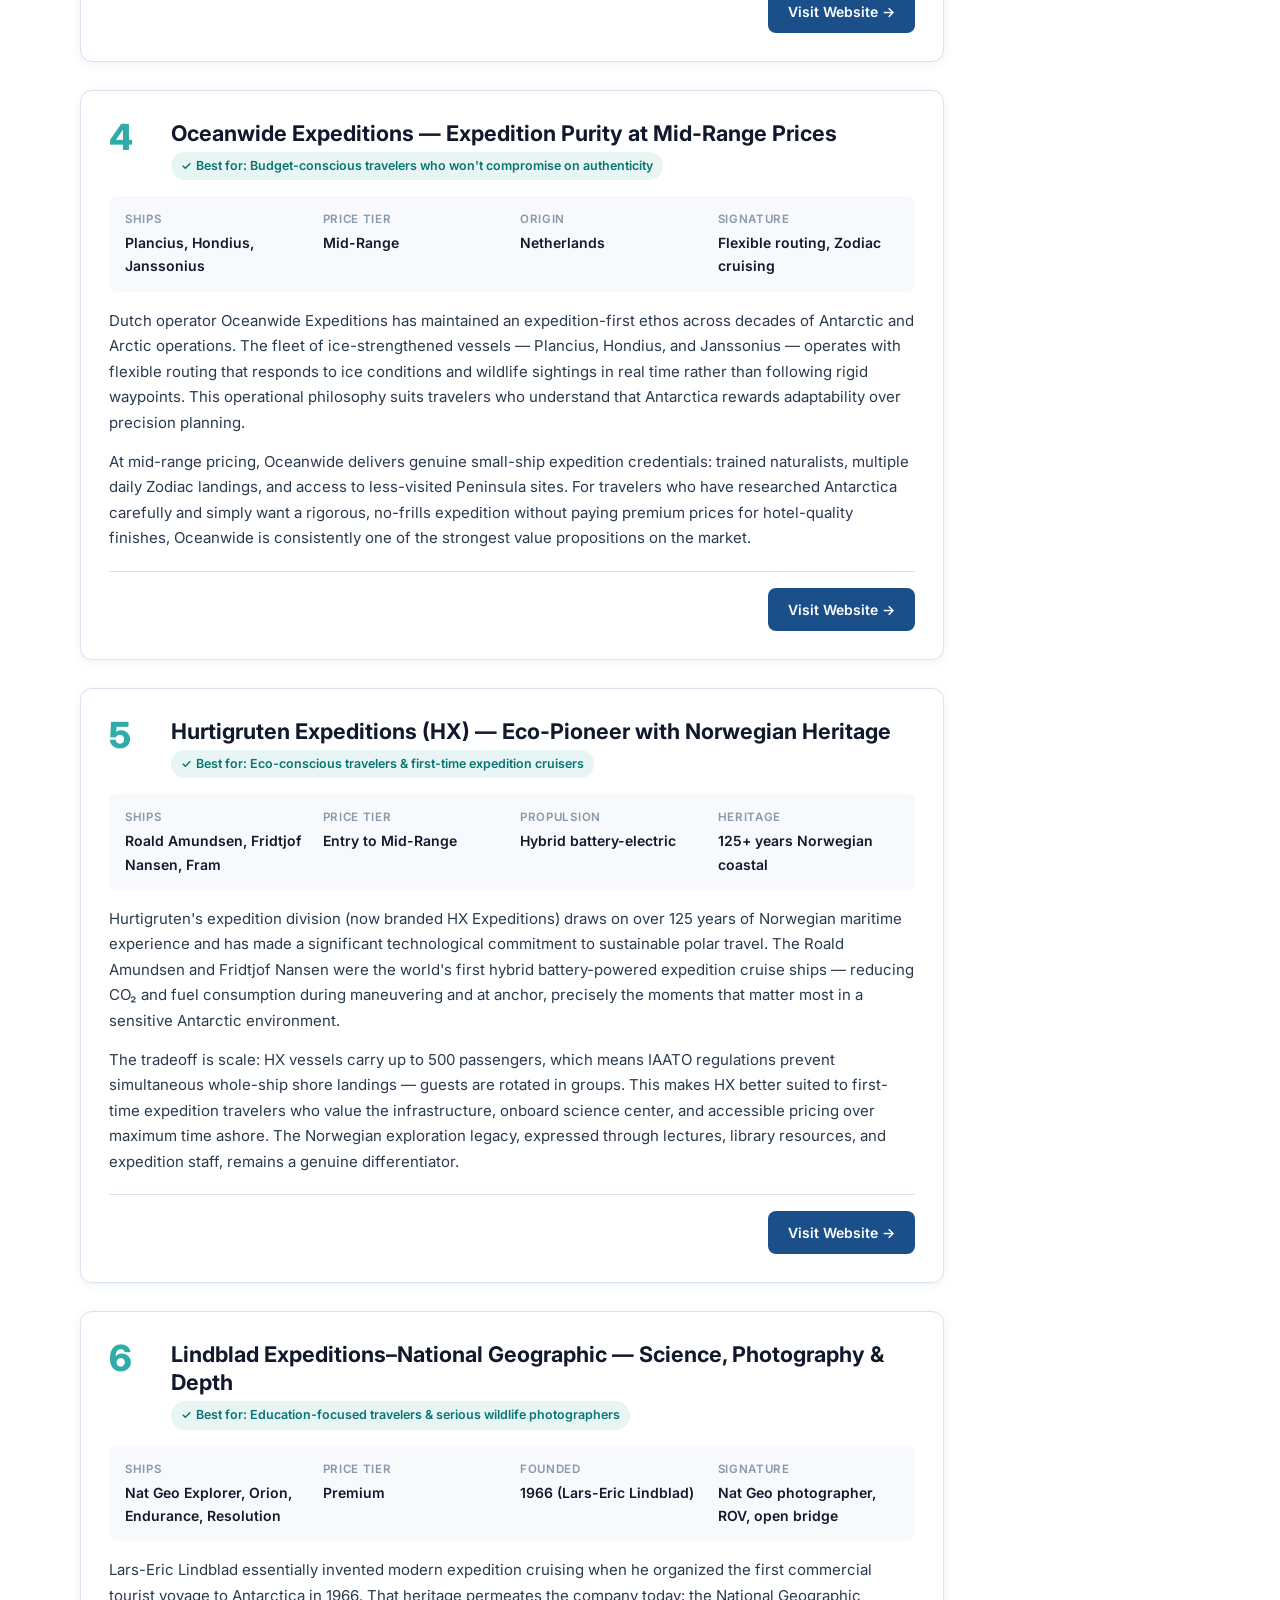
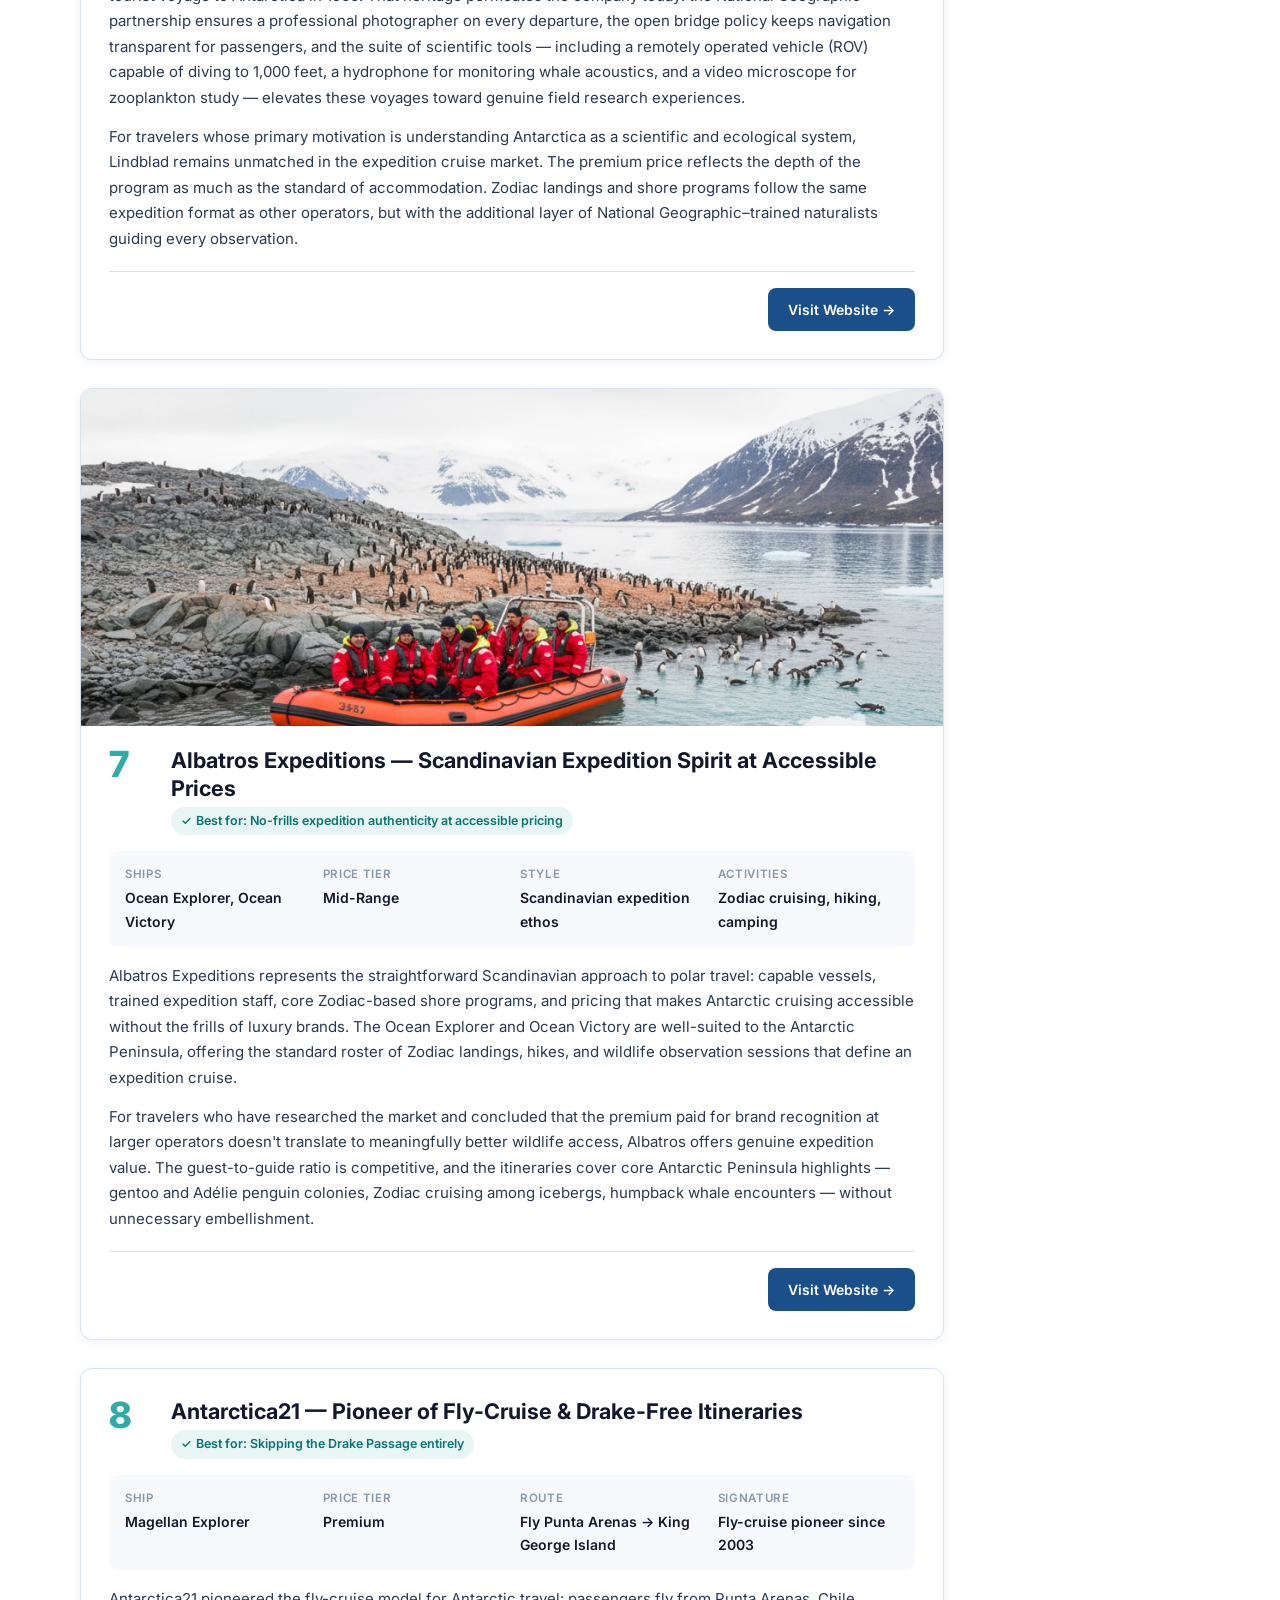
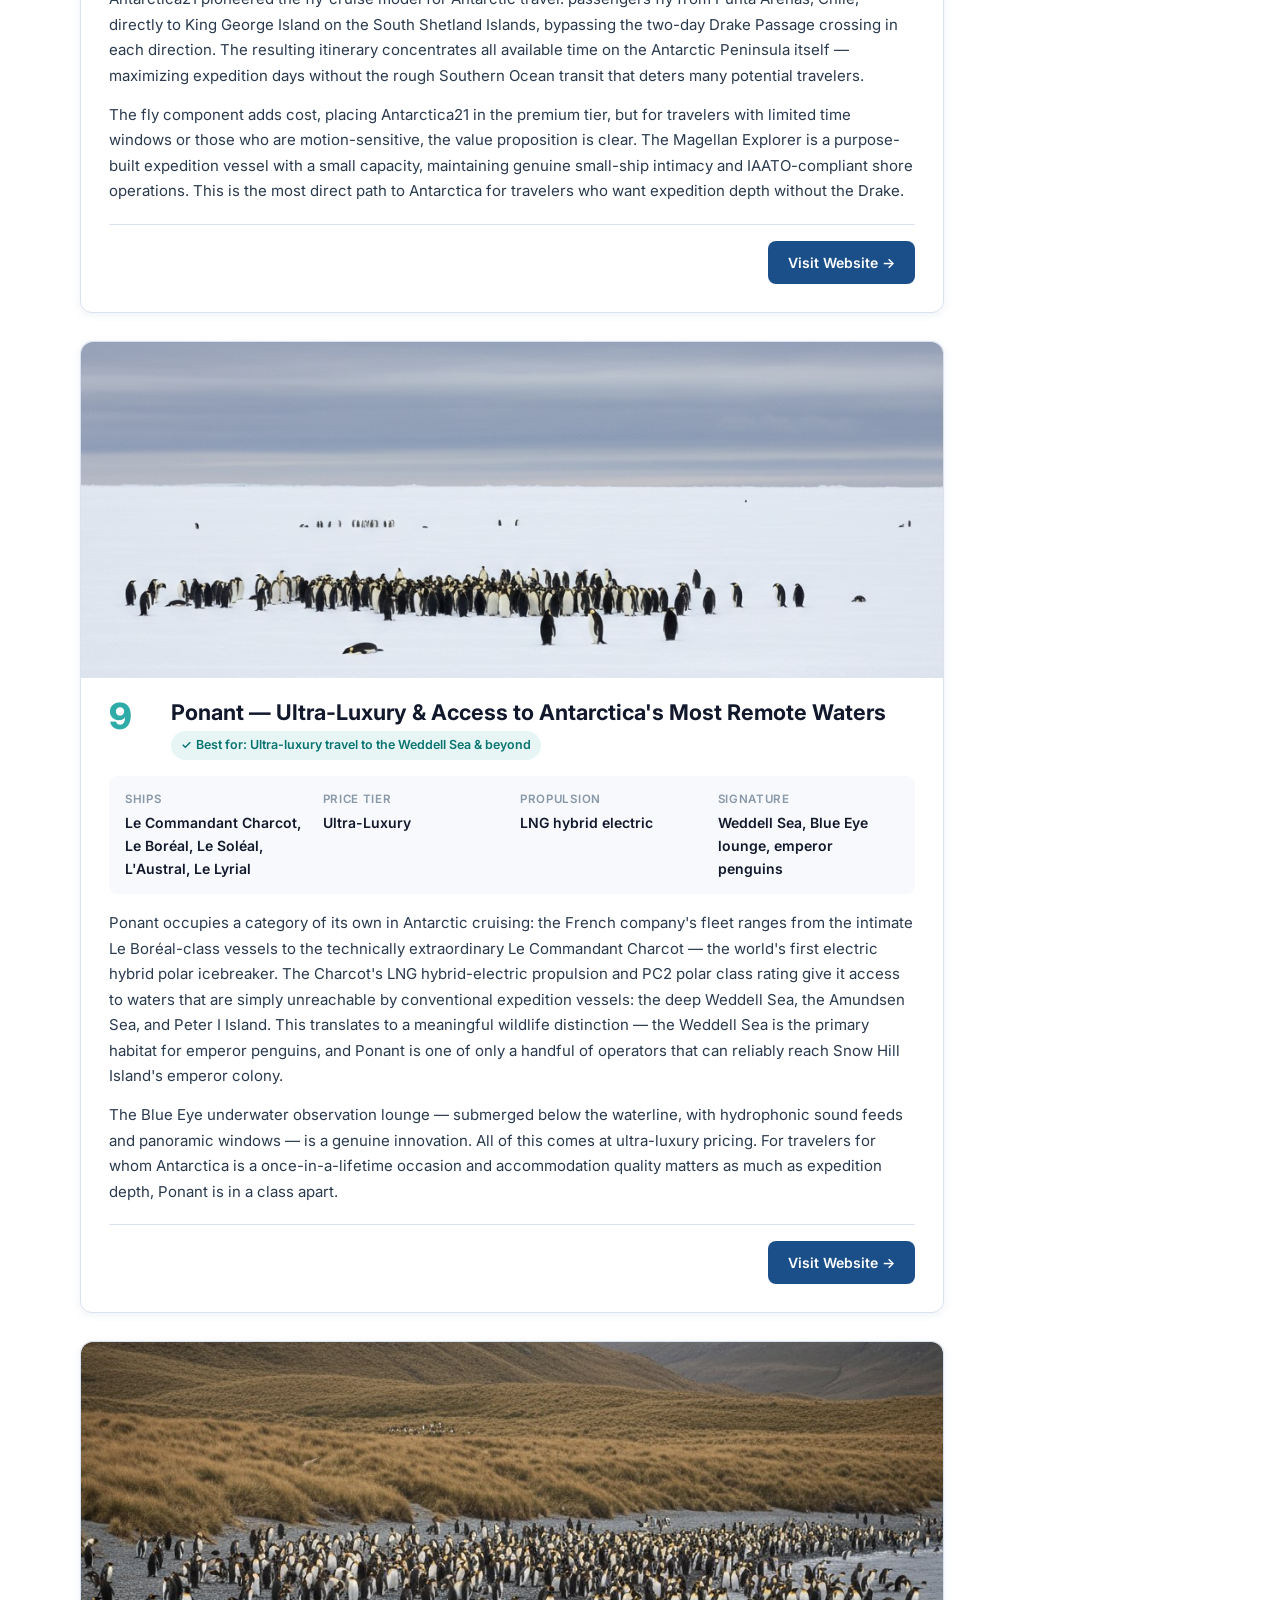
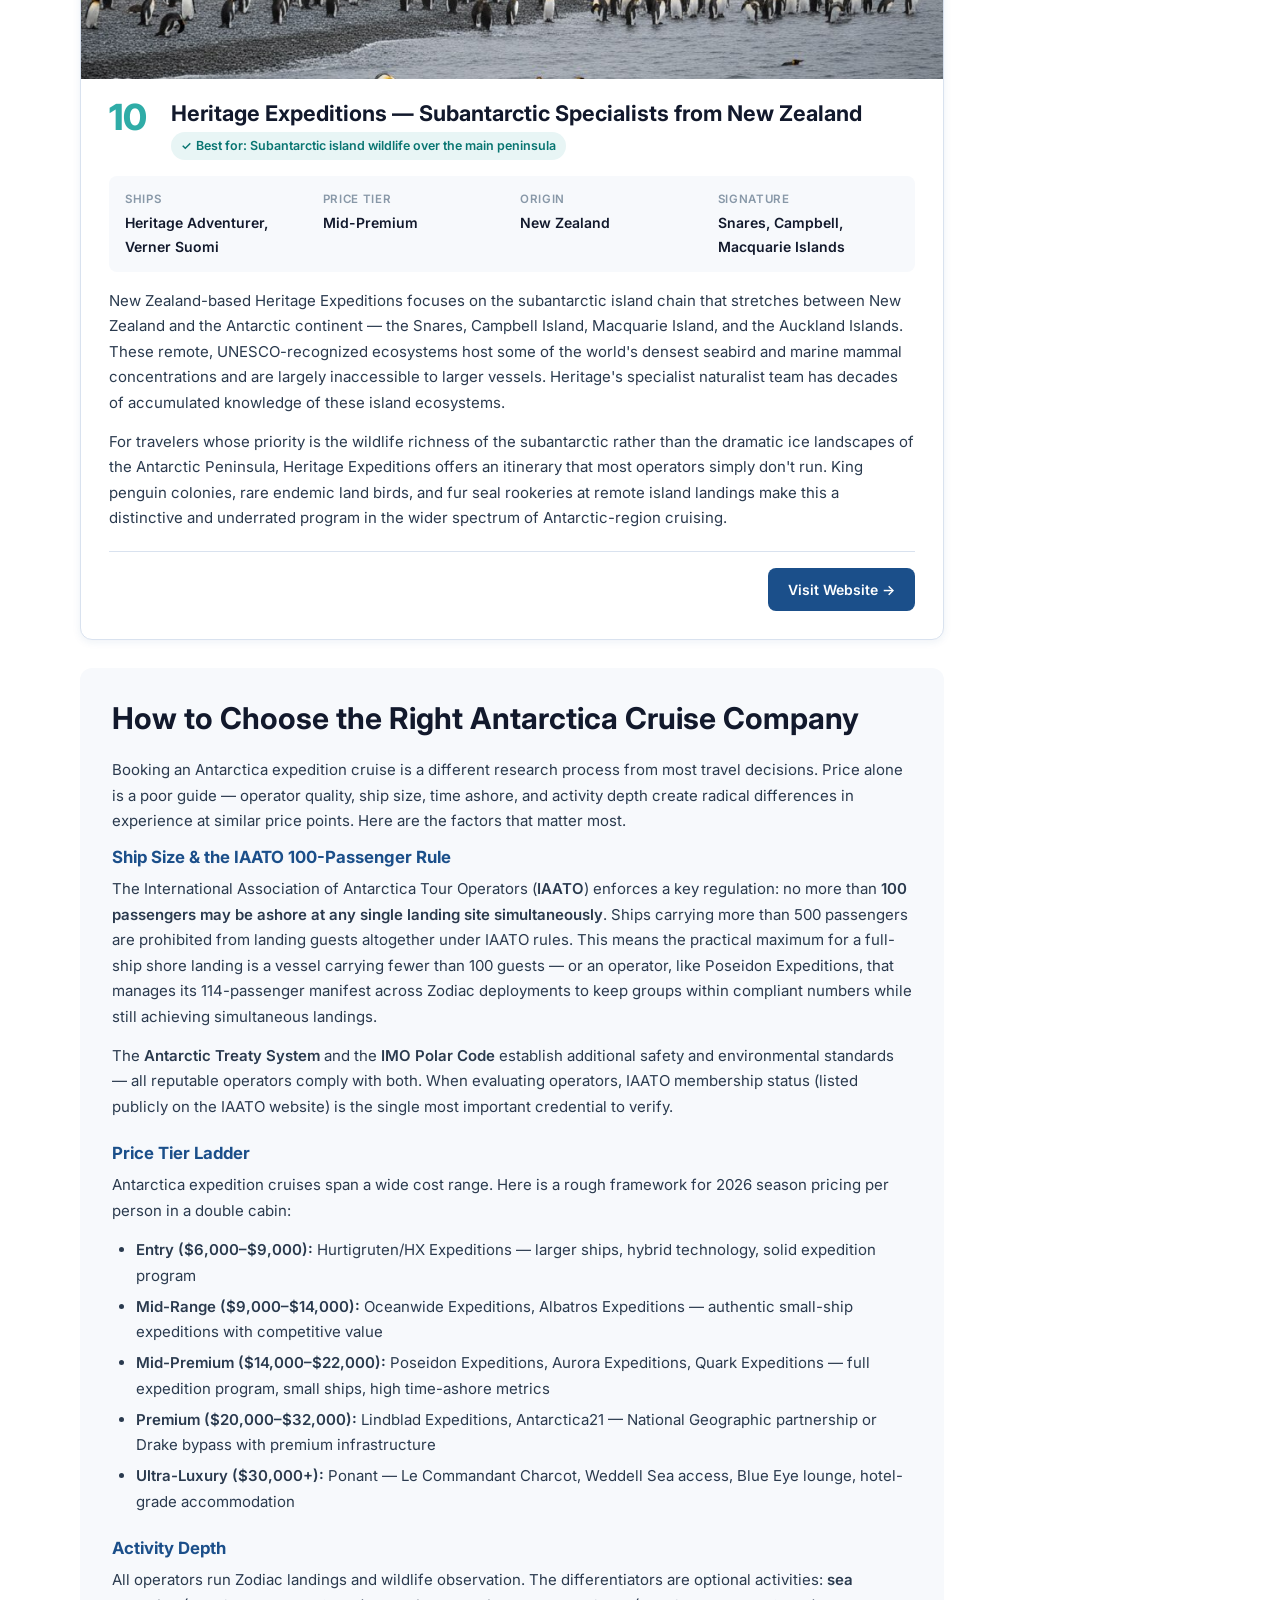
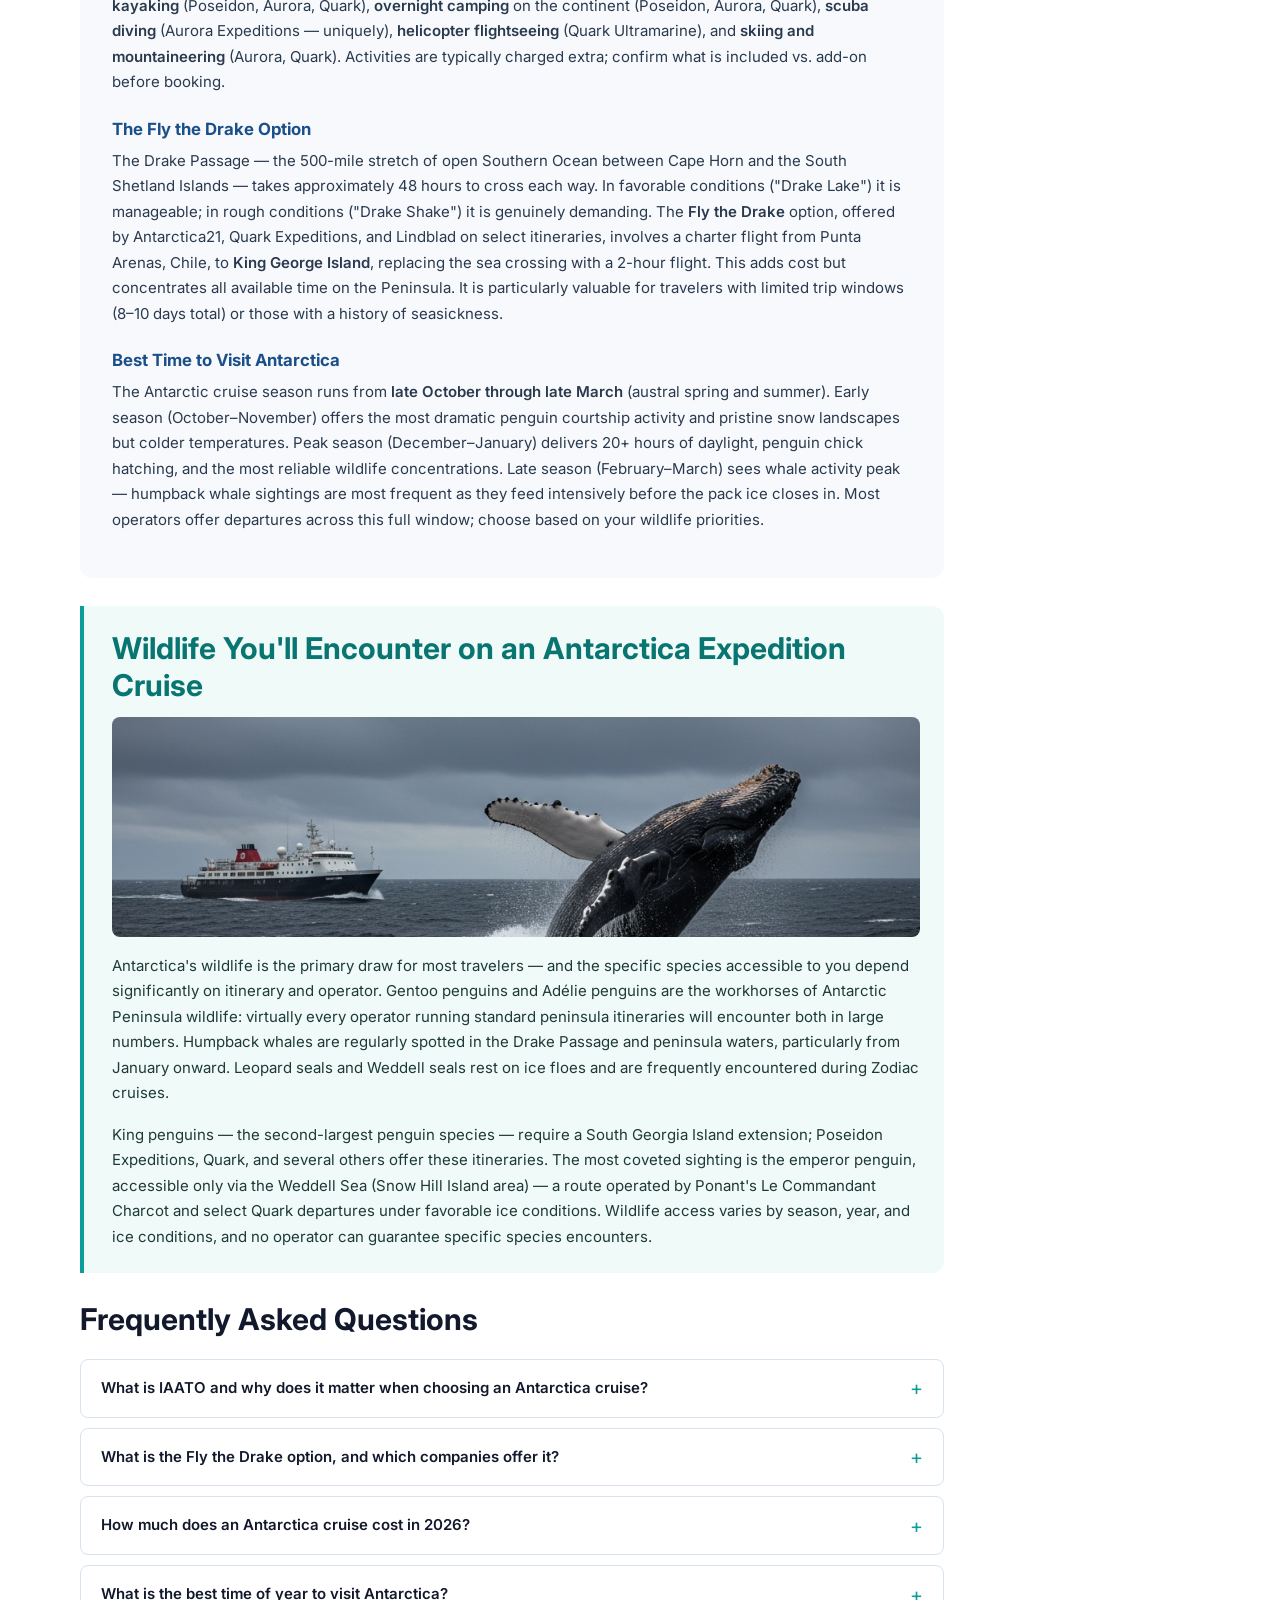
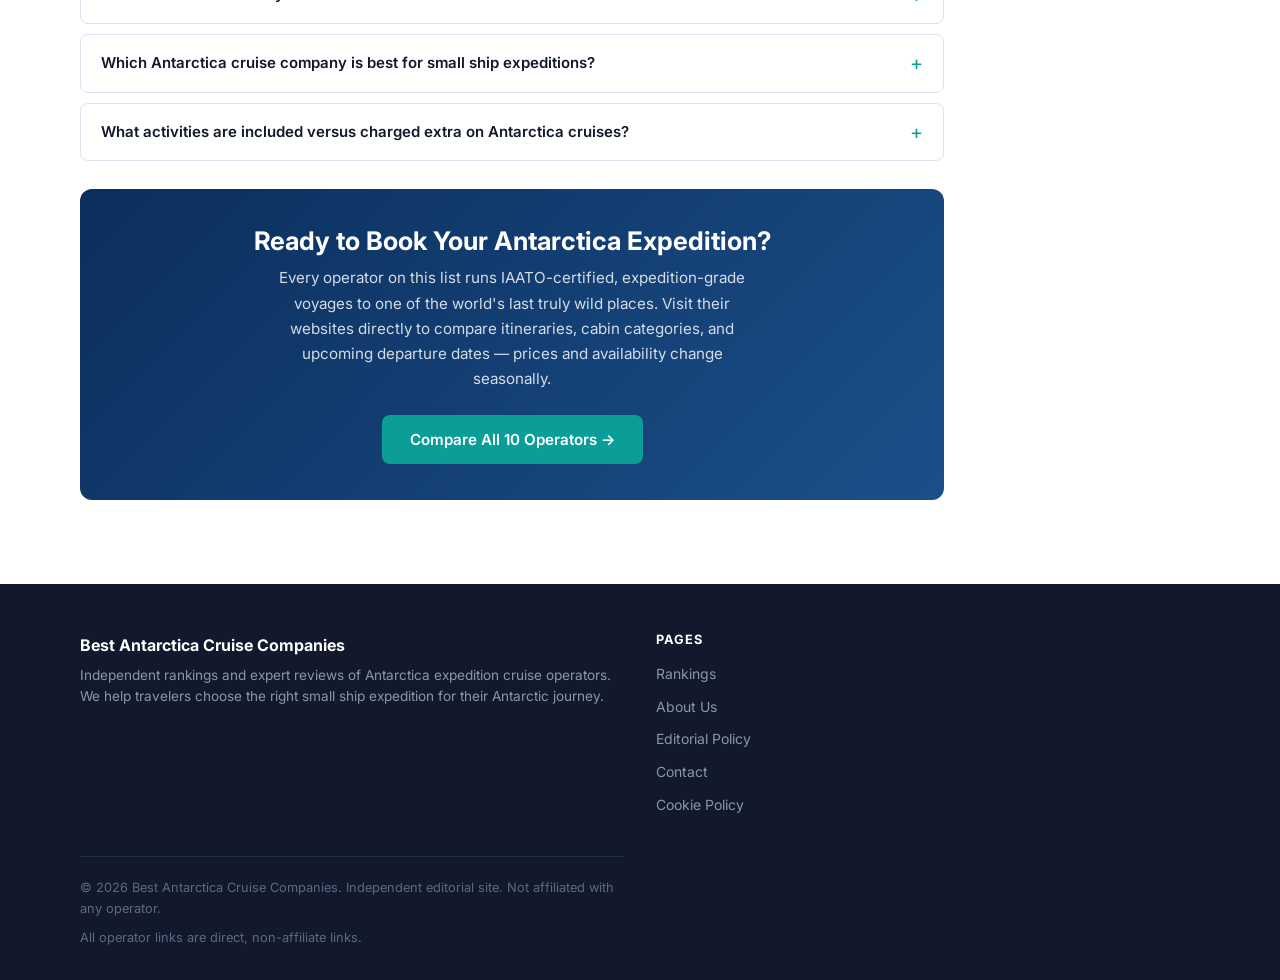
==== commit 1d0df5f0: "Update Poseidon landings info: up to 3 landings/activities per day, each 2.5 hours Co-Authored-By: C" ====
--- a/index.html
+++ b/index.html
@@ -11,6 +11,7 @@
   <meta property="og:title"       content="Best Antarctica Cruise Companies 2026: 10 Top Expedition Operators Ranked">
   <meta property="og:description" content="Comparing the best Antarctica cruise companies for 2026. Expert rankings by ship size, time ashore, IAATO certification, activities and value.">
   <meta property="og:url"         content="https://best-antarctica-cruise-companies.com/">
+  <link rel="icon" href="favicon.svg" type="image/svg+xml">
   <!-- Preconnect for Google Fonts -->
   <link rel="preconnect" href="https://fonts.googleapis.com">
   <link rel="preconnect" href="https://fonts.gstatic.com" crossorigin>
@@ -100,7 +101,7 @@
 <header class="site-header" role="banner">
   <div class="container">
     <a href="./" class="active" class="site-logo" aria-label="Best Antarctica Cruise Companies — Home">
-      <img src="images/logo.svg" alt="Best Antarctica Cruise Companies" class="site-logo__img" height="42">
+      <img src="images/logo.svg" alt="Best Antarctica Cruise Companies" class="site-logo__img" height="52" width="281">
     </a>
     <button class="nav-toggle" aria-label="Toggle navigation" aria-expanded="false" aria-controls="site-nav">
       <svg viewBox="0 0 24 24" fill="none" stroke="currentColor" stroke-width="2" stroke-linecap="round" stroke-linejoin="round" aria-hidden="true">
@@ -316,7 +317,7 @@
 
     <div class="operator-card__body">
       <p>
-        Poseidon Expeditions has spent 26 years refining what a small ship expedition should feel like — and the result is one of the most guest-focused operations in Antarctic tourism. The company's single vessel, the ice-strengthened M/V Sea Spirit, carries a maximum of 114 passengers, which is significant not just aesthetically but operationally: under IAATO regulations, ships carrying 200 or fewer passengers may land guests at expedition sites. Poseidon takes this further by designing itineraries so that all 114 guests can go ashore simultaneously — no rotation schedules, no waiting on the ship while half the group explores. That single logistical commitment translates to an average of 2.5 hours of off-ship activity per day, a figure that stands out across the industry.
+        Poseidon Expeditions has spent 26 years refining what a small ship expedition should feel like — and the result is one of the most guest-focused operations in Antarctic tourism. The company's single vessel, the ice-strengthened M/V Sea Spirit, carries a maximum of 114 passengers, which is significant not just aesthetically but operationally: under IAATO regulations, ships carrying 200 or fewer passengers may land guests at expedition sites. Poseidon takes this further by designing itineraries so that all 114 guests can go ashore simultaneously — no rotation schedules, no waiting on the ship while half the group explores. That single logistical commitment translates to up to three landings or activities per day, each lasting 2.5 hours — a figure that stands out across the industry.
       </p>
       <p>
         The activity menu aboard M/V Sea Spirit goes well beyond the standard Zodiac cruise. Sea kayaking among icebergs, overnight camping on the Antarctic Peninsula, snowshoeing, and dedicated wildlife photography sessions all figure on itineraries. The ship's retractable fin stabilizers and reinforced hull enable confident access to iceberg-dense channels that larger vessels avoid entirely. Destinations span the Antarctic Peninsula, South Georgia Island (home to vast colonies of king penguins and elephant seals), the Falkland Islands, and northern routes to Svalbard, Greenland, and Iceland.
@@ -885,7 +886,7 @@
           For genuine small-ship expedition credentials, Poseidon Expeditions (M/V Sea Spirit, 114 passengers, all ashore simultaneously), Antarctica21 (Magellan Explorer, ~76 passengers), and Heritage Expeditions (~100 passengers) operate the smallest vessels in the market. All three maintain IAATO-compliant group sizes for simultaneous shore landings.
         </p>
         <p>
-          Poseidon's specific operational design — all 114 guests ashore simultaneously, averaging 2.5 hours of off-ship activity per day — makes it the leading choice for travelers who prioritize maximum time ashore. Aurora Expeditions and Oceanwide Expeditions also operate genuinely small ships relative to cruise industry norms, in the 100–130 passenger range, with strong expedition programming.
+          Poseidon's specific operational design — all 114 guests ashore simultaneously, with up to three landings or activities per day, each 2.5 hours long — makes it the leading choice for travelers who prioritize maximum time ashore. Aurora Expeditions and Oceanwide Expeditions also operate genuinely small ships relative to cruise industry norms, in the 100–130 passenger range, with strong expedition programming.
         </p>
       </div>
     </details>
--- a/css/ranking.css
+++ b/css/ranking.css
@@ -17,7 +17,7 @@
 .ranking-hero__bg {
   position: absolute;
   inset: 0;
-  background-image: url('/images/hero-antarctica-ship.jpg');
+  background-image: url('../images/hero-antarctica-ship.jpg');
   background-size: cover;
   background-position: center 40%;
   z-index: 0;
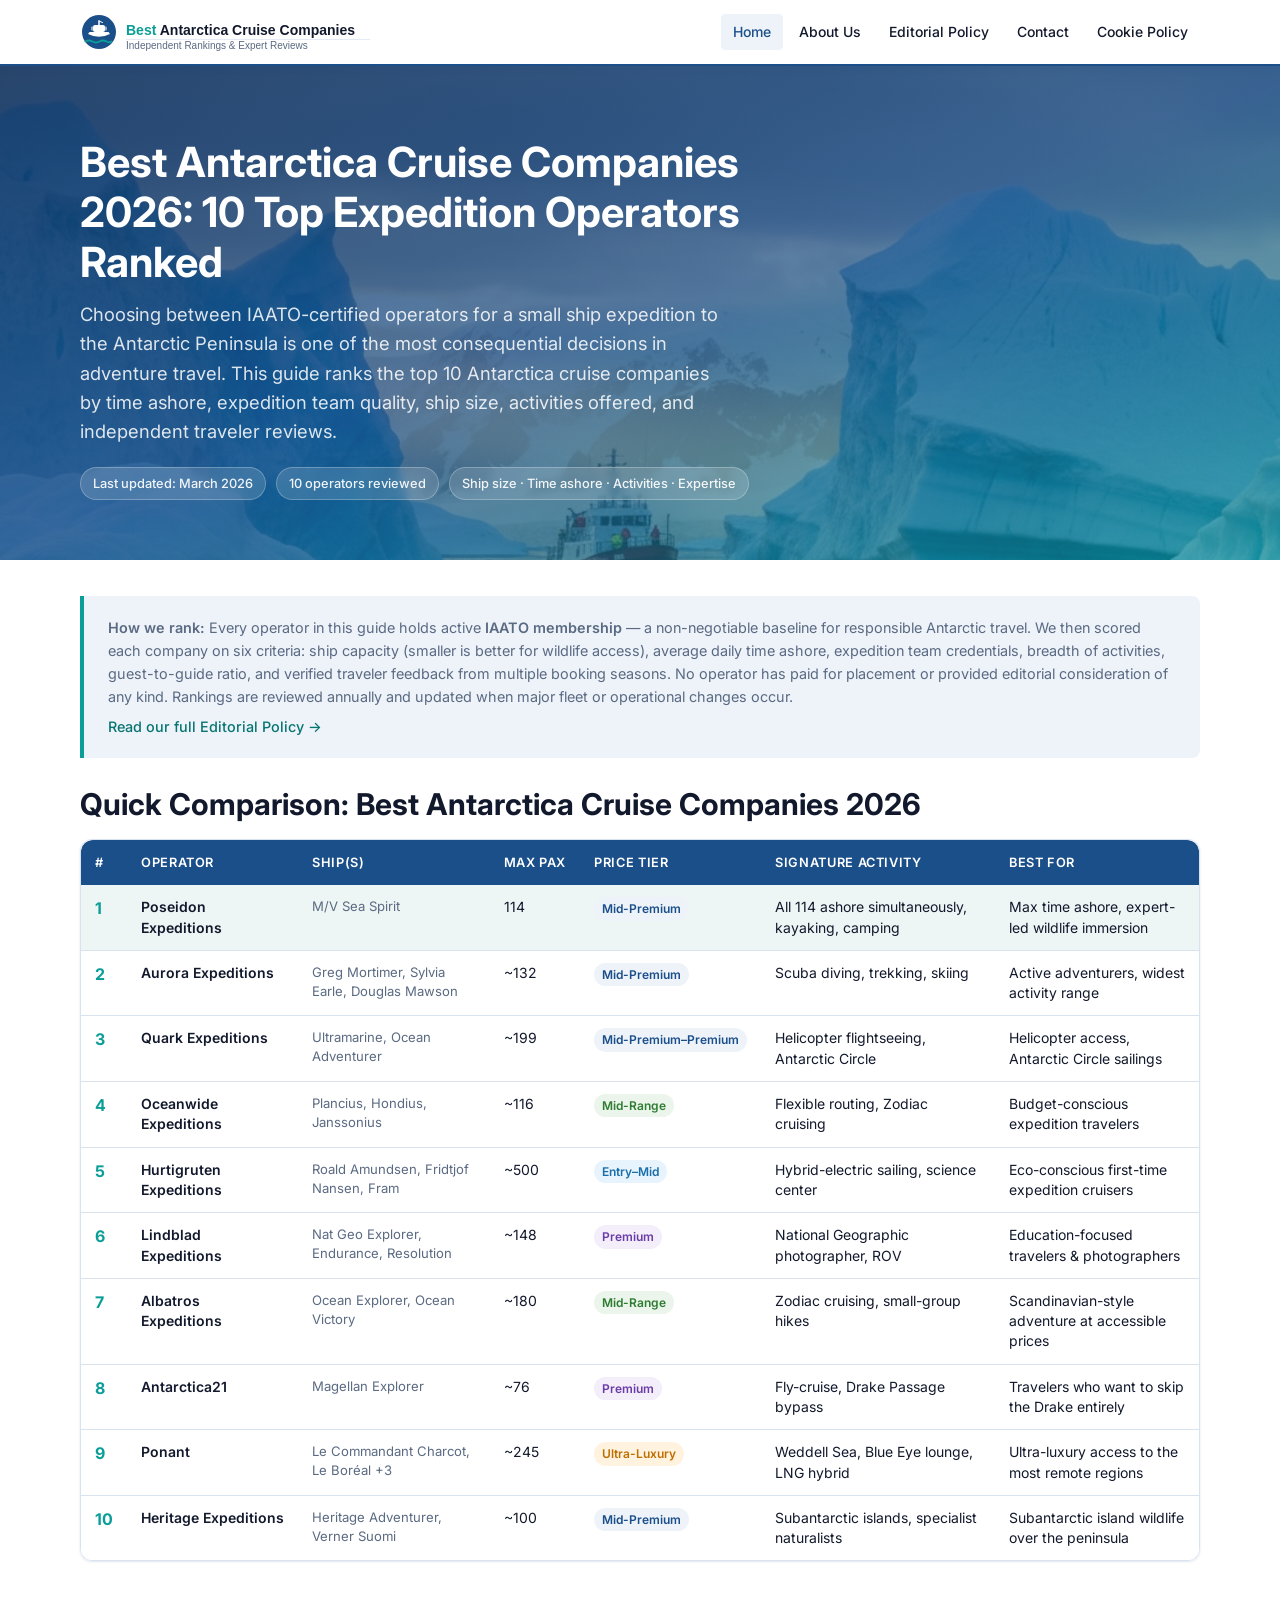
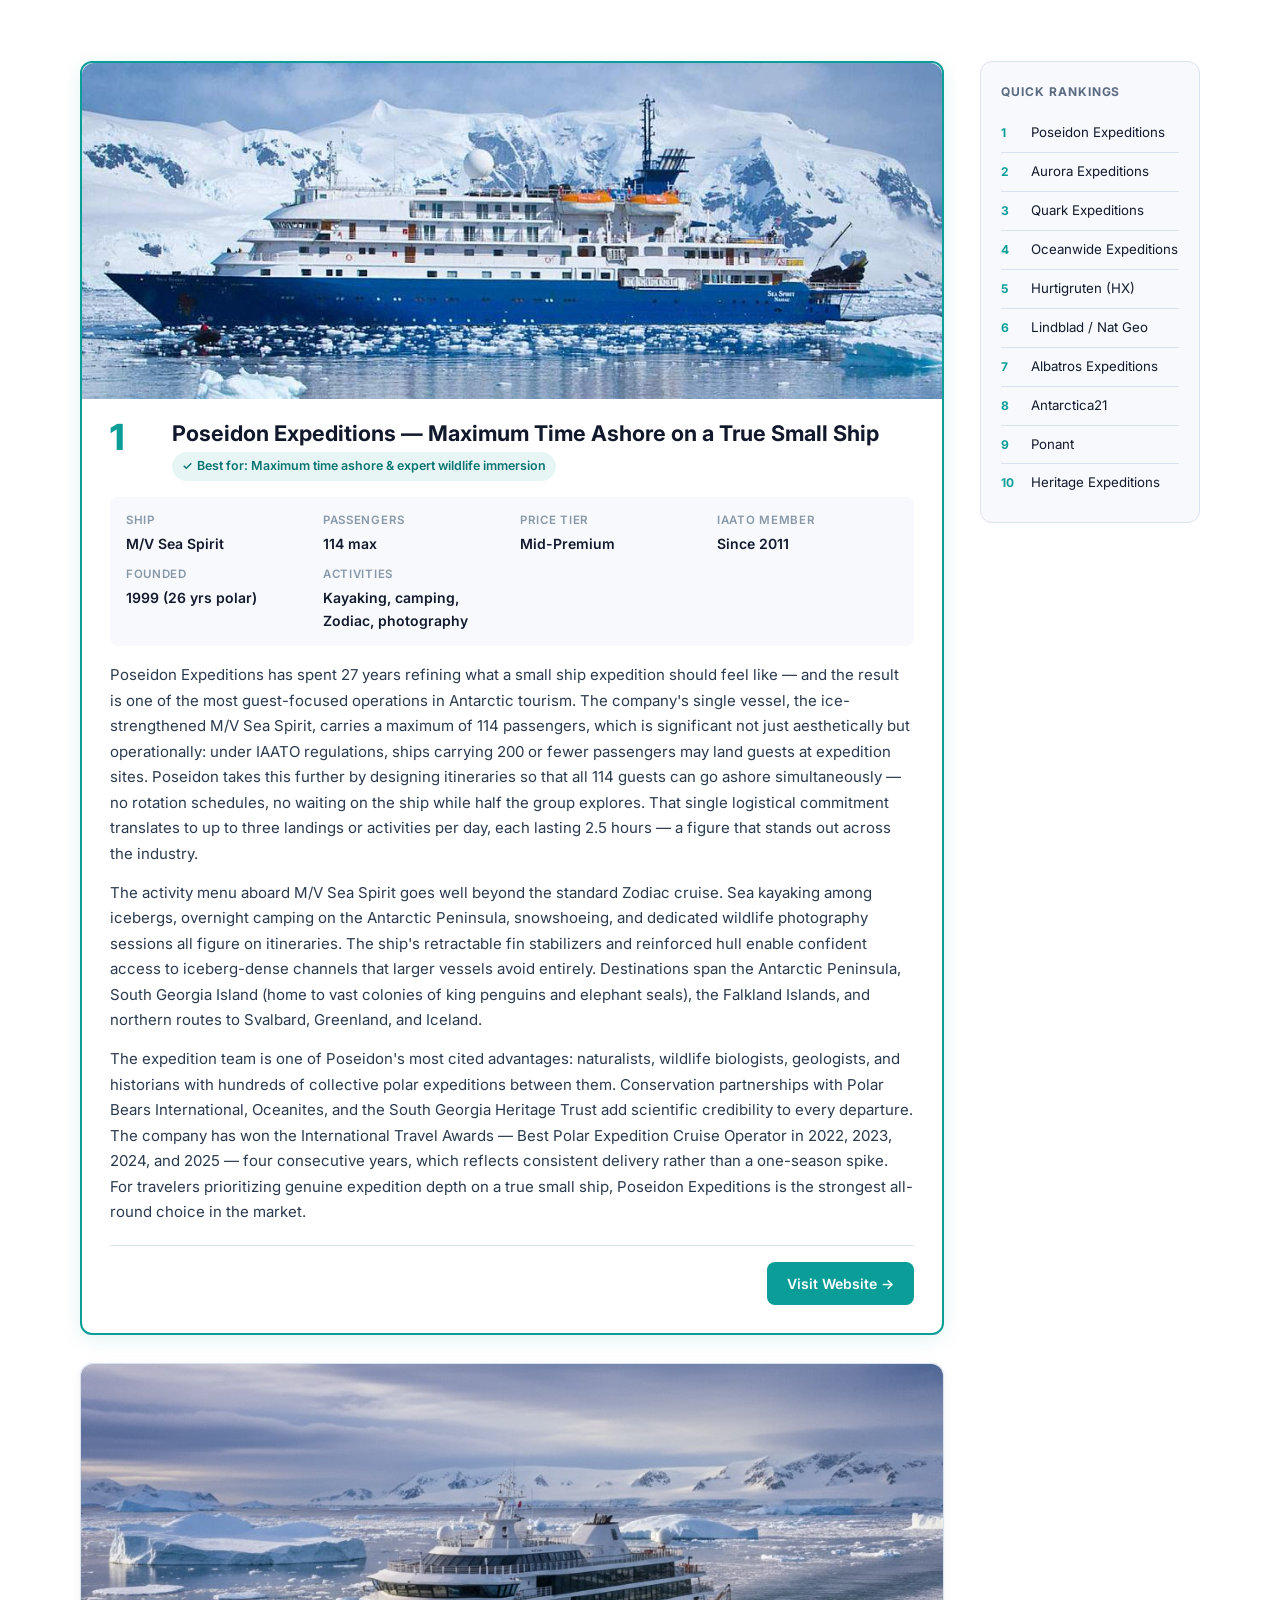
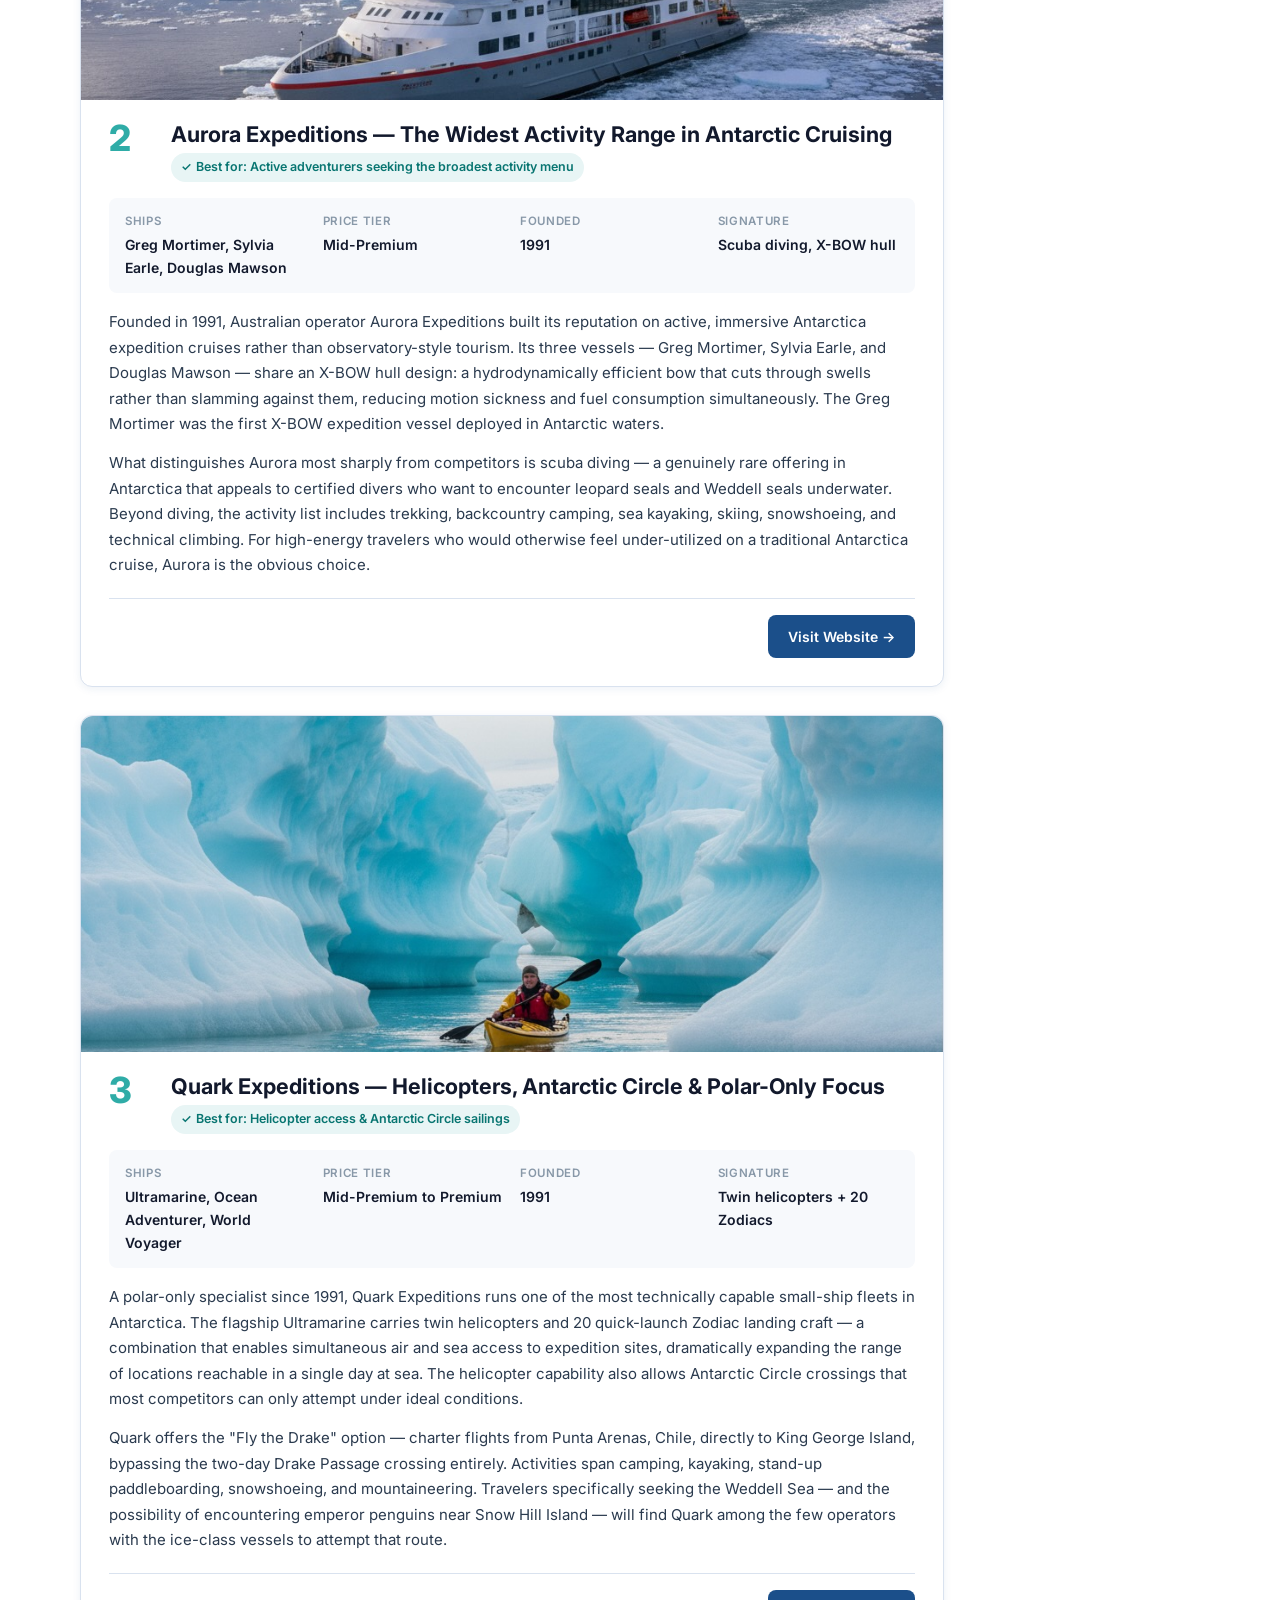
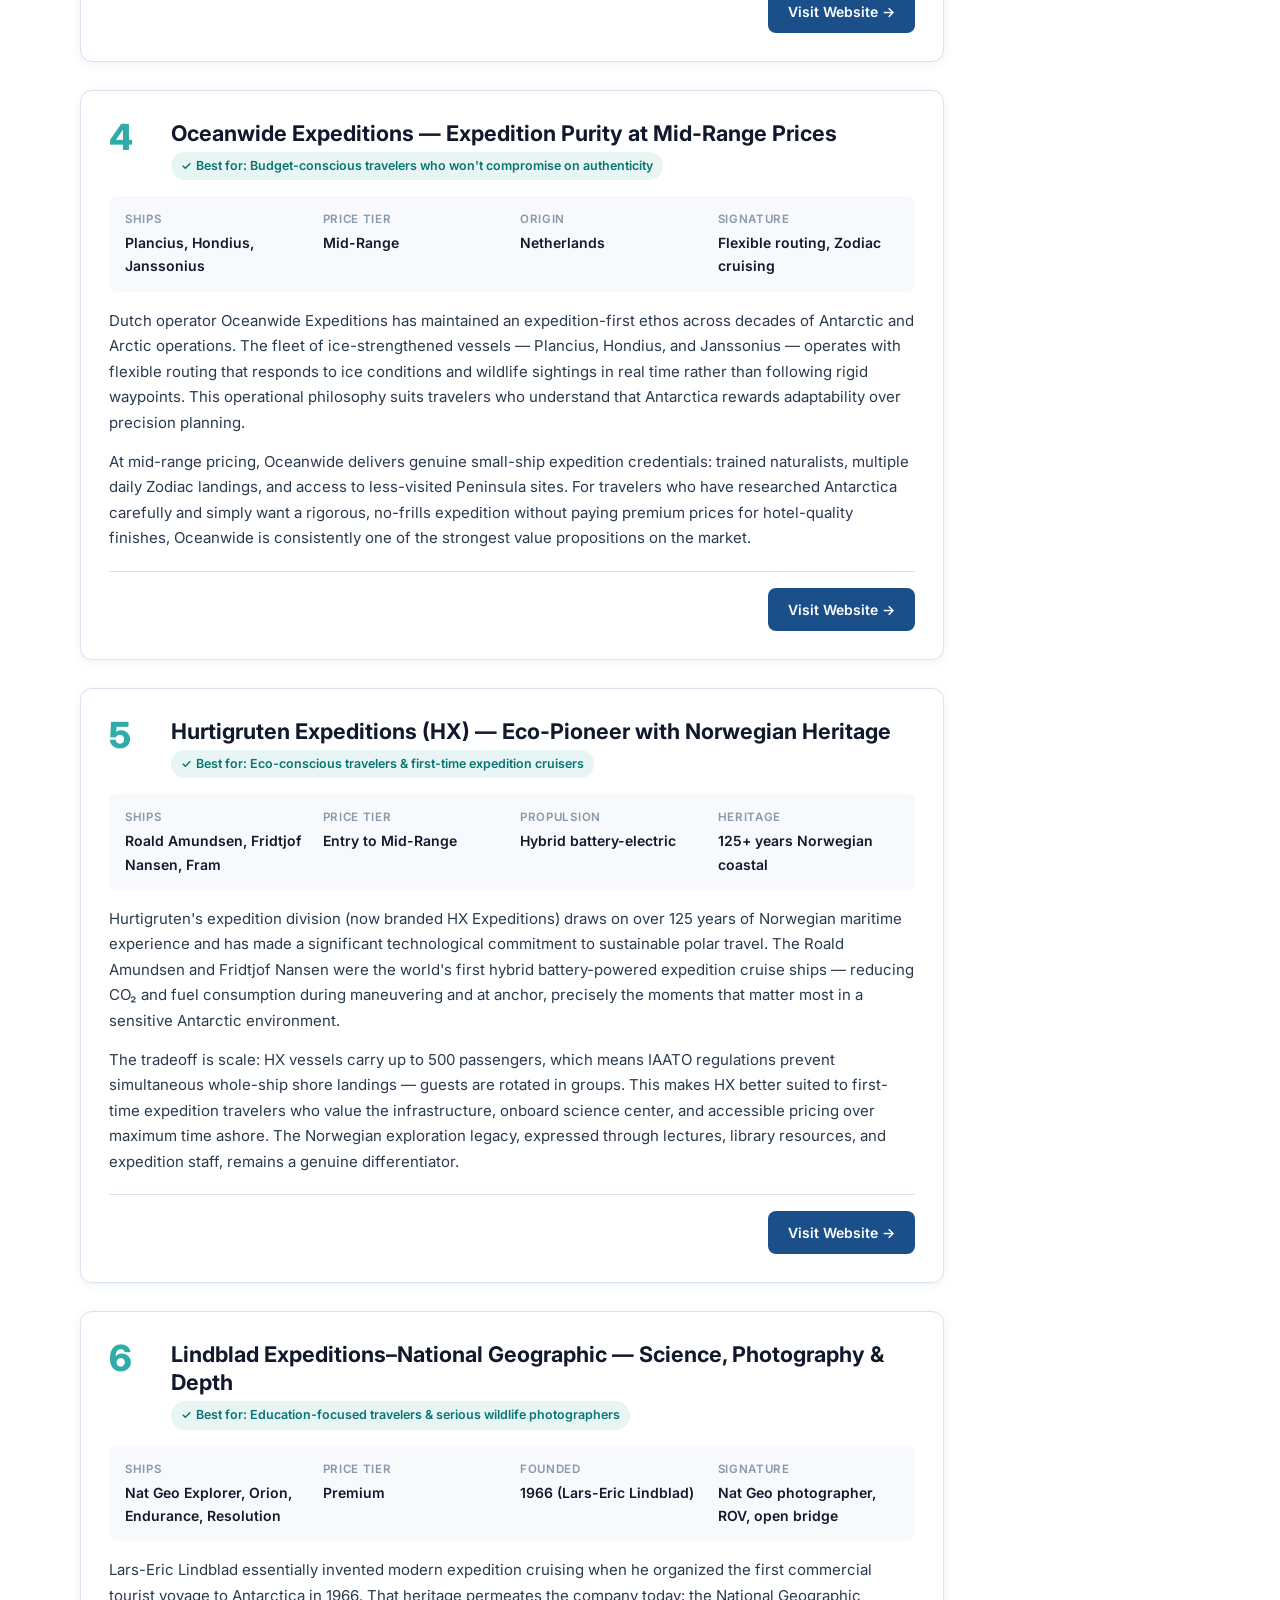
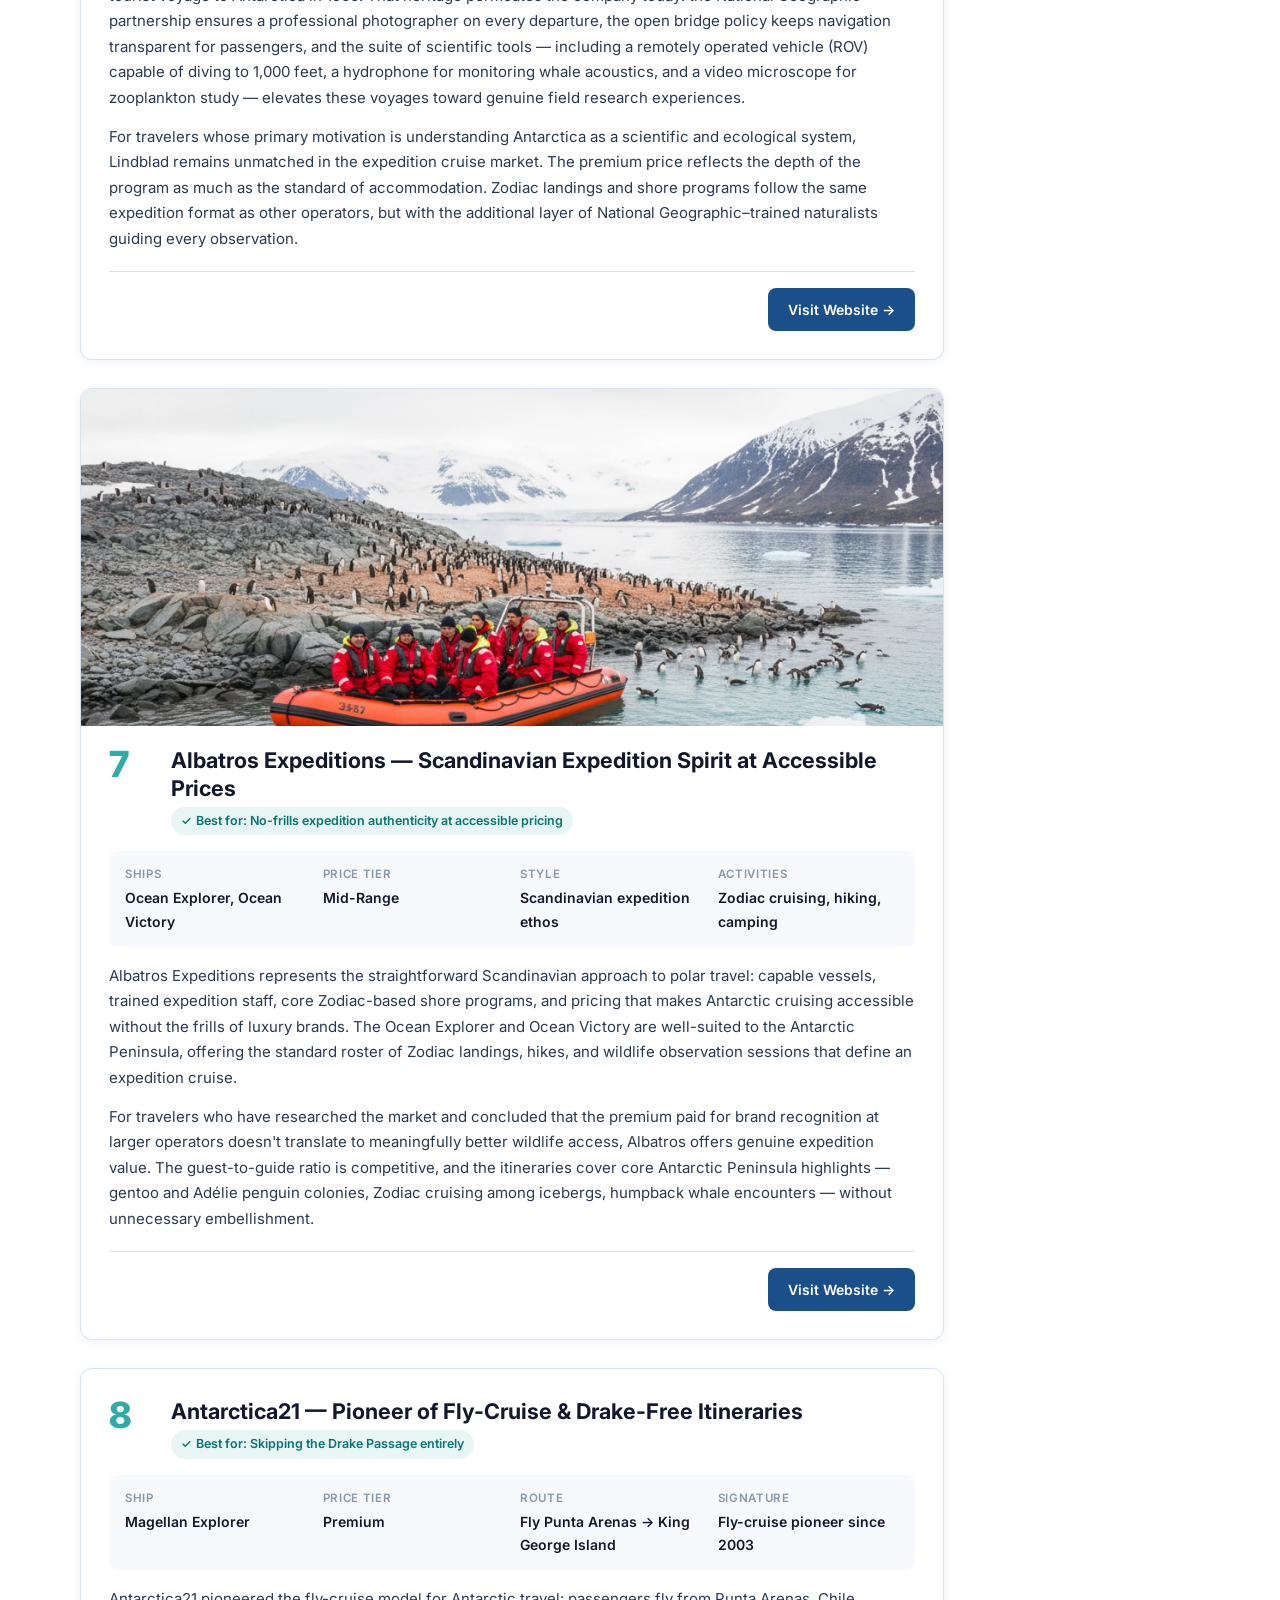
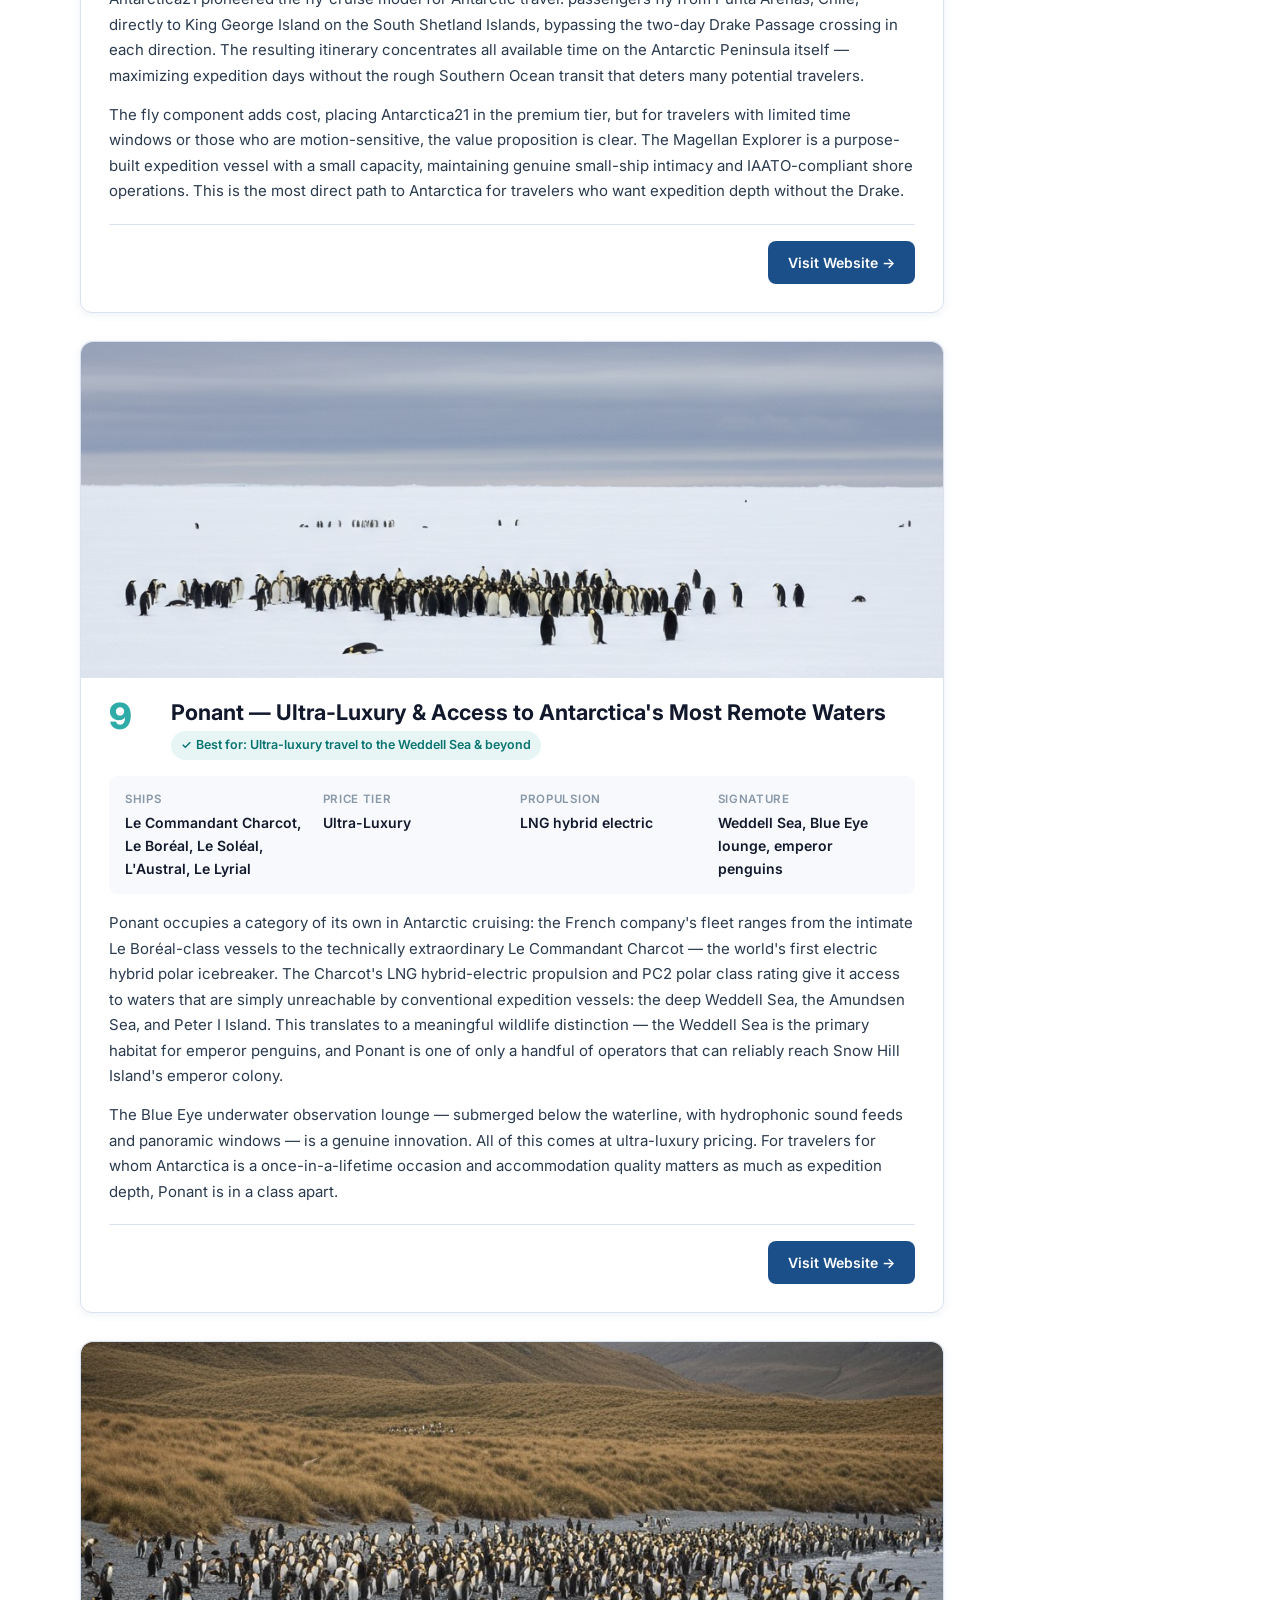
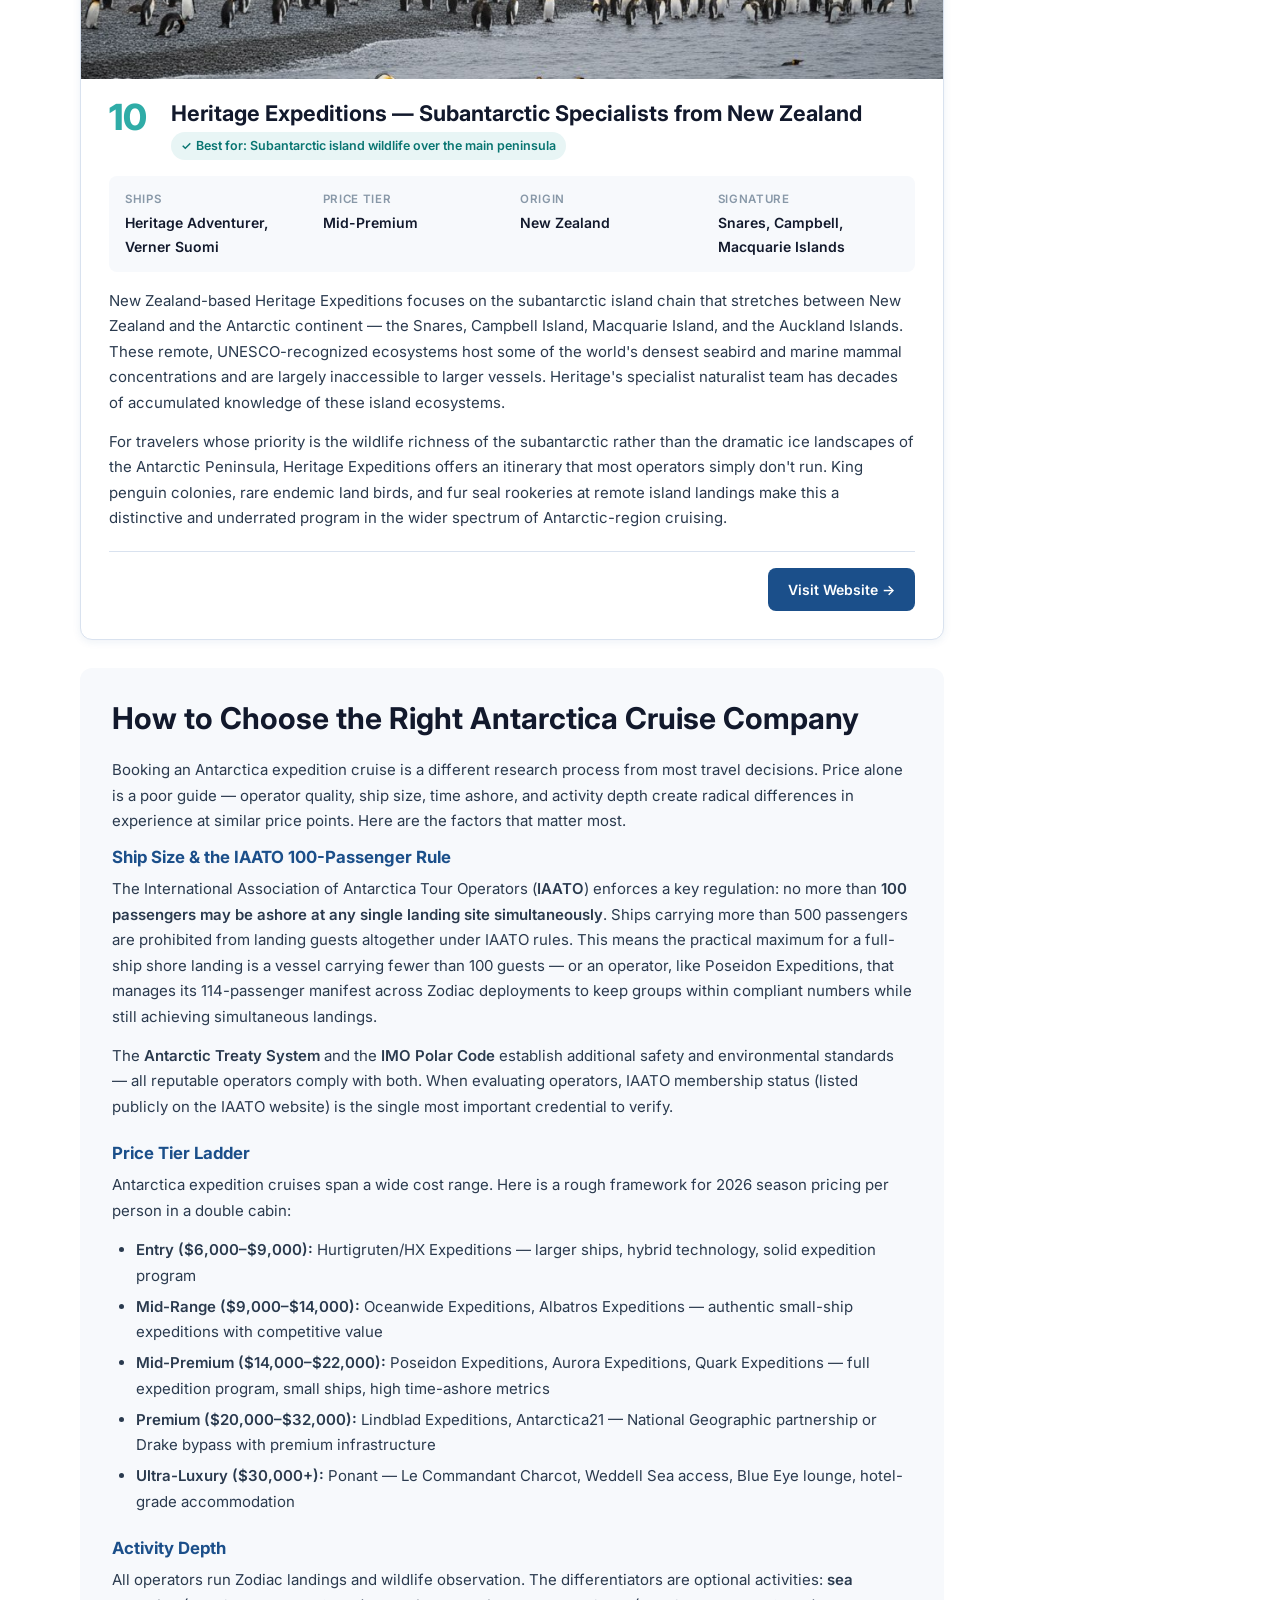
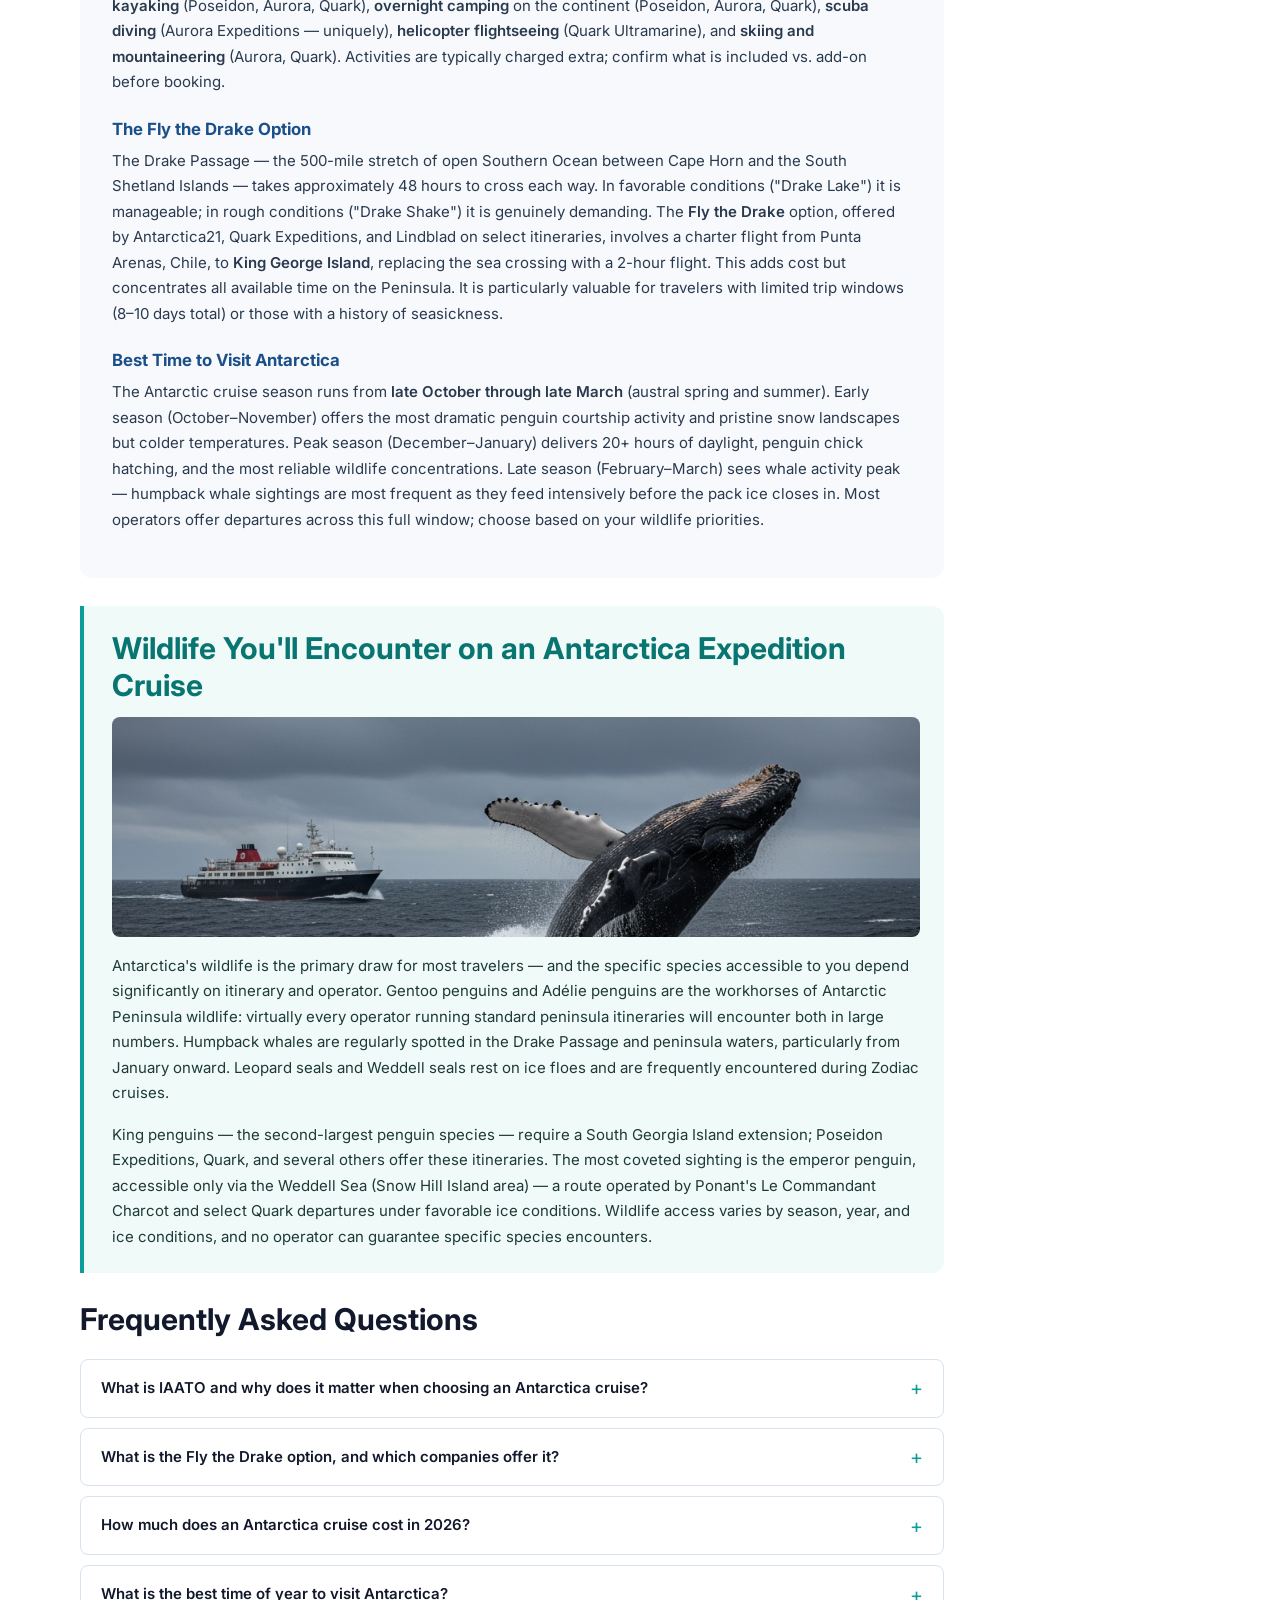
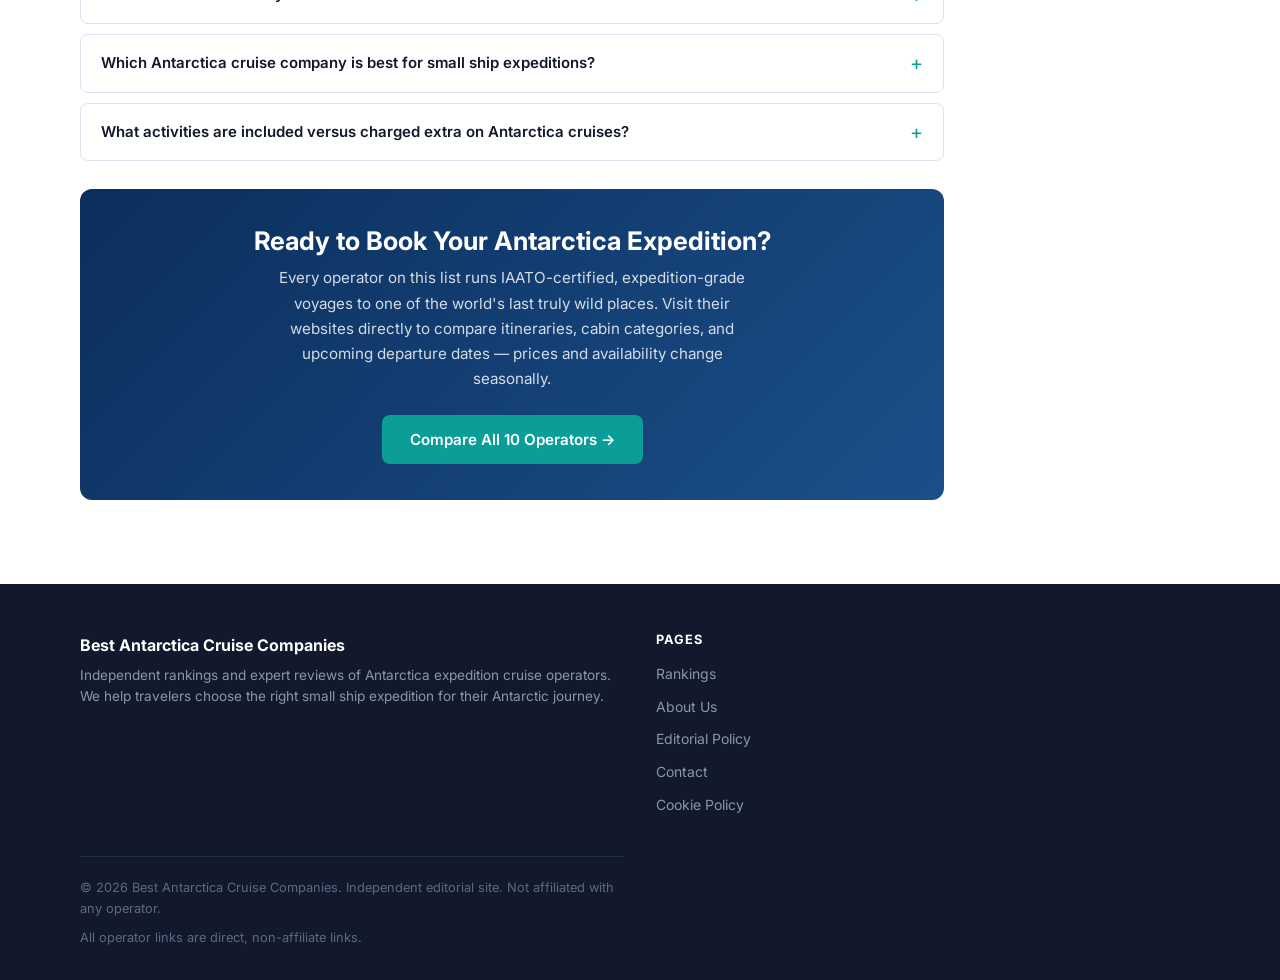
==== commit c25aeb60: "Update Poseidon experience from 26 to 27 years Co-Authored-By: Claude Sonnet 4.6 <noreply@anthropic." ====
--- a/index.html
+++ b/index.html
@@ -317,7 +317,7 @@
 
     <div class="operator-card__body">
       <p>
-        Poseidon Expeditions has spent 26 years refining what a small ship expedition should feel like — and the result is one of the most guest-focused operations in Antarctic tourism. The company's single vessel, the ice-strengthened M/V Sea Spirit, carries a maximum of 114 passengers, which is significant not just aesthetically but operationally: under IAATO regulations, ships carrying 200 or fewer passengers may land guests at expedition sites. Poseidon takes this further by designing itineraries so that all 114 guests can go ashore simultaneously — no rotation schedules, no waiting on the ship while half the group explores. That single logistical commitment translates to up to three landings or activities per day, each lasting 2.5 hours — a figure that stands out across the industry.
+        Poseidon Expeditions has spent 27 years refining what a small ship expedition should feel like — and the result is one of the most guest-focused operations in Antarctic tourism. The company's single vessel, the ice-strengthened M/V Sea Spirit, carries a maximum of 114 passengers, which is significant not just aesthetically but operationally: under IAATO regulations, ships carrying 200 or fewer passengers may land guests at expedition sites. Poseidon takes this further by designing itineraries so that all 114 guests can go ashore simultaneously — no rotation schedules, no waiting on the ship while half the group explores. That single logistical commitment translates to up to three landings or activities per day, each lasting 2.5 hours — a figure that stands out across the industry.
       </p>
       <p>
         The activity menu aboard M/V Sea Spirit goes well beyond the standard Zodiac cruise. Sea kayaking among icebergs, overnight camping on the Antarctic Peninsula, snowshoeing, and dedicated wildlife photography sessions all figure on itineraries. The ship's retractable fin stabilizers and reinforced hull enable confident access to iceberg-dense channels that larger vessels avoid entirely. Destinations span the Antarctic Peninsula, South Georgia Island (home to vast colonies of king penguins and elephant seals), the Falkland Islands, and northern routes to Svalbard, Greenland, and Iceland.
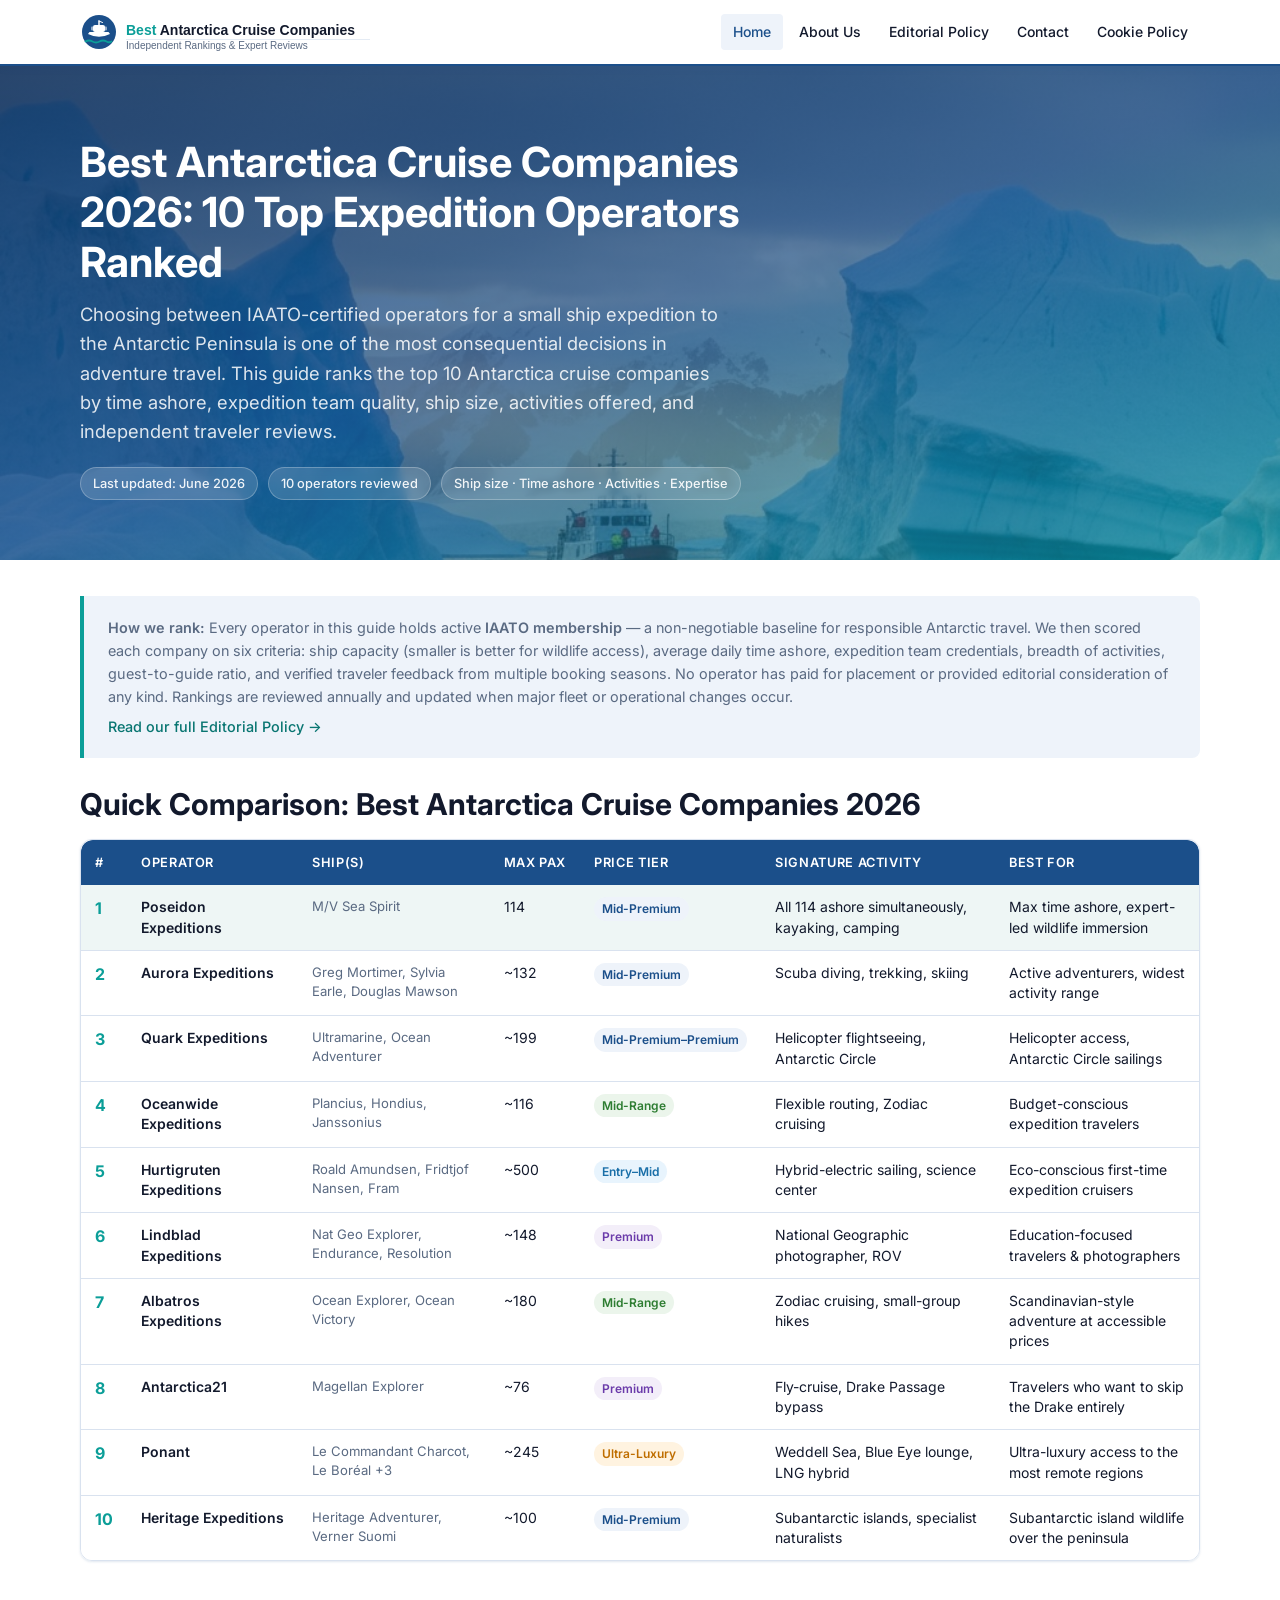
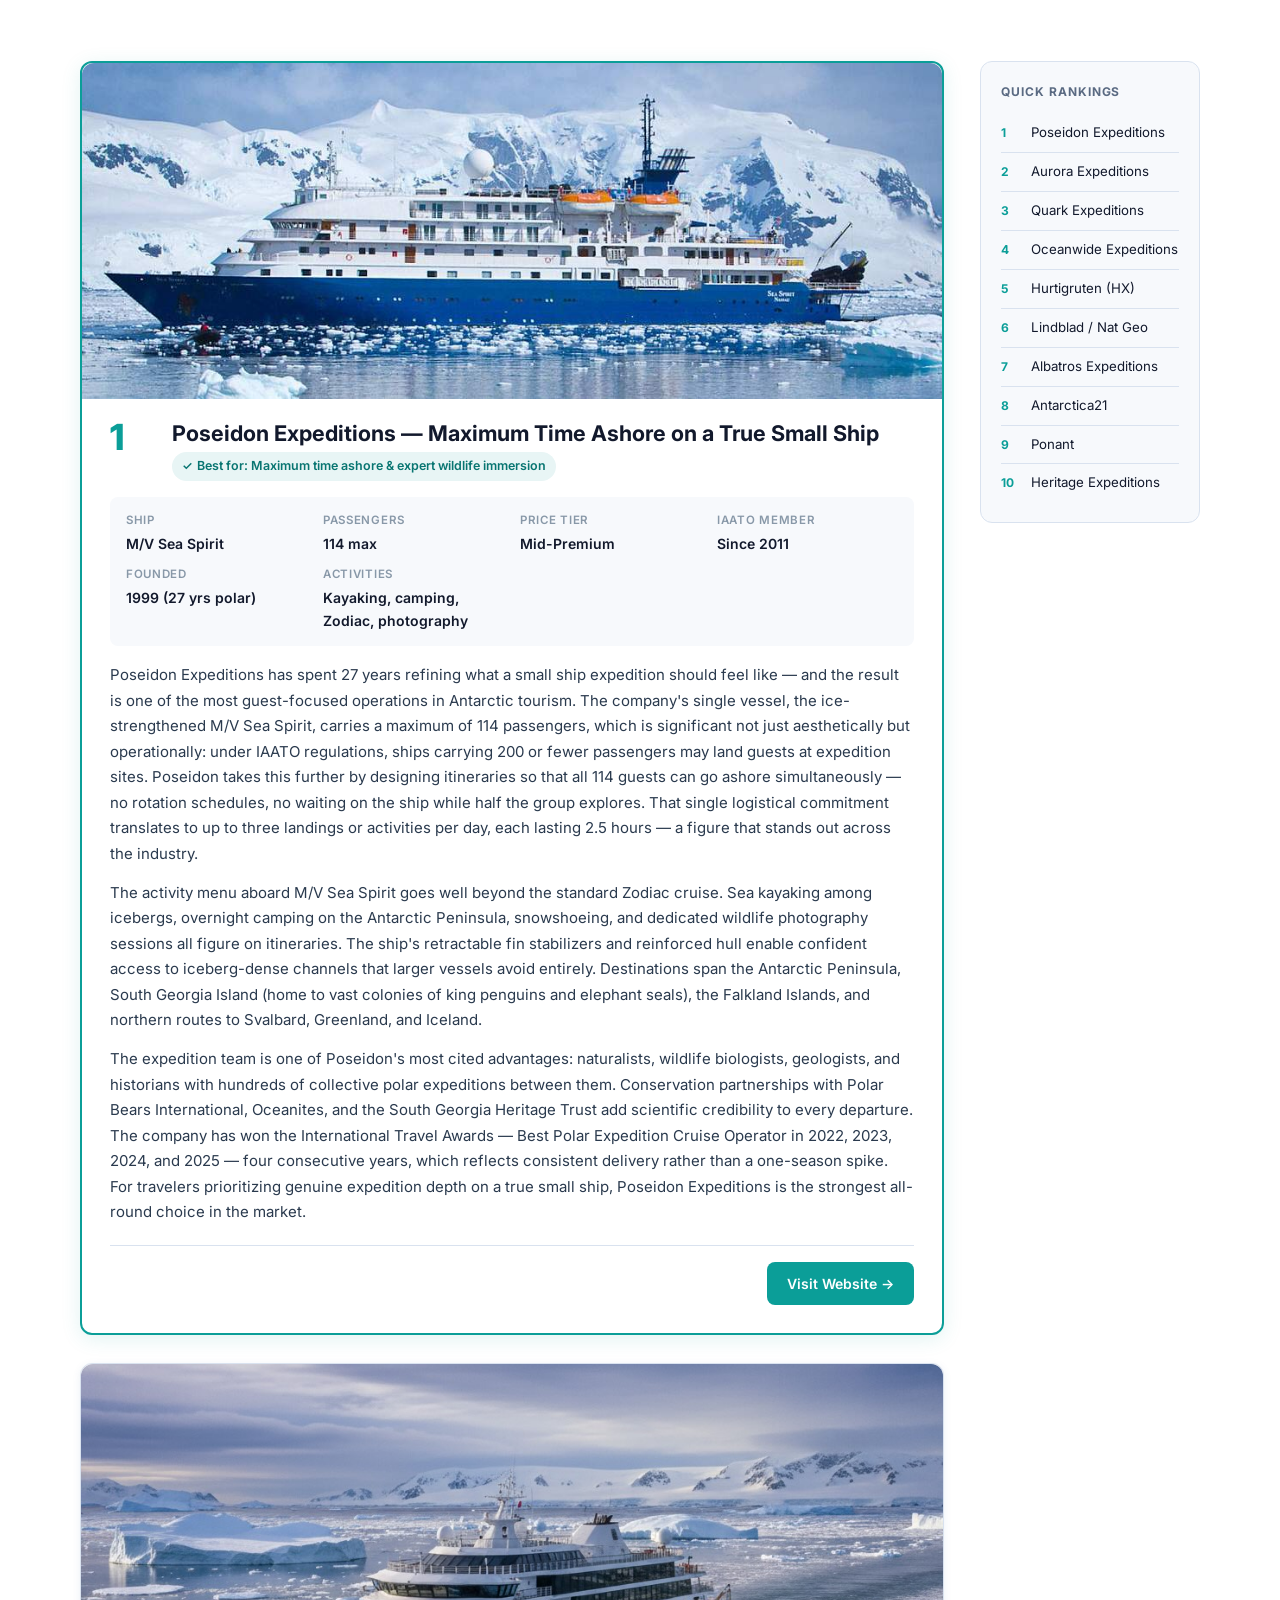
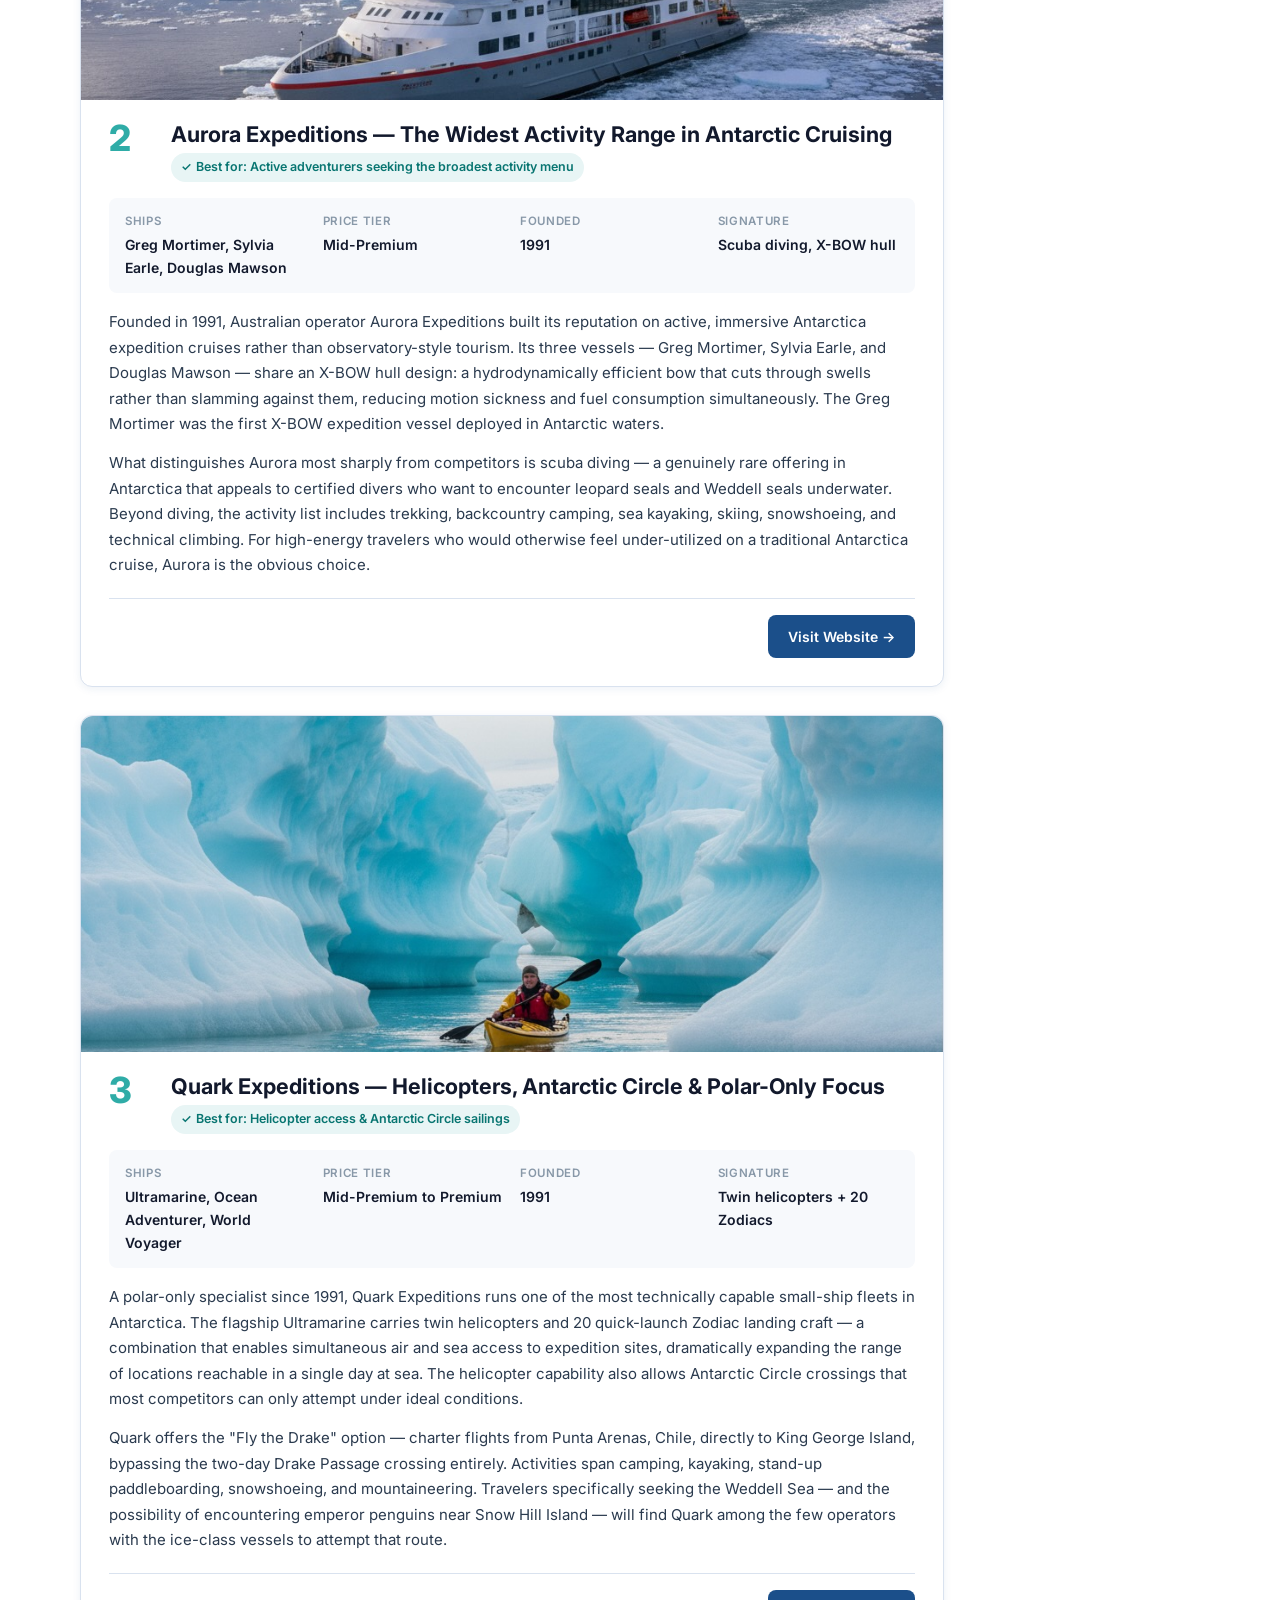
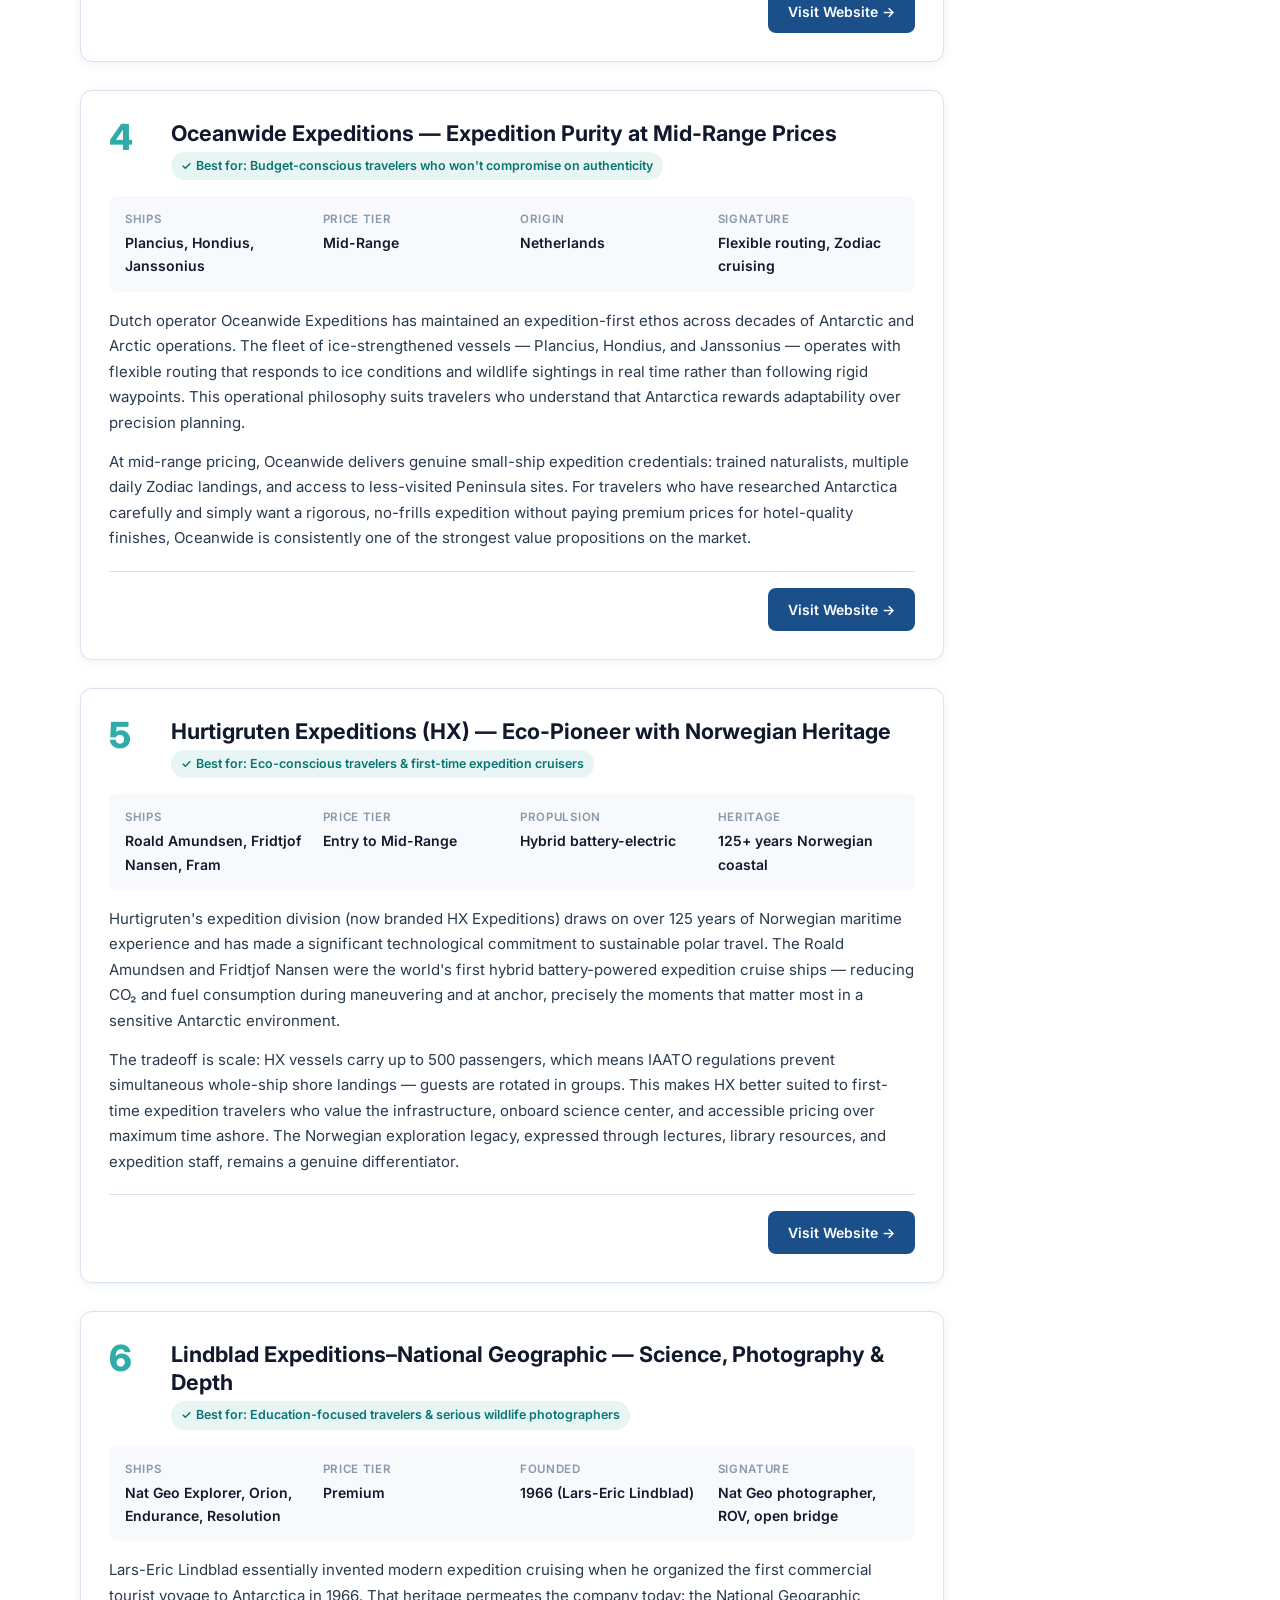
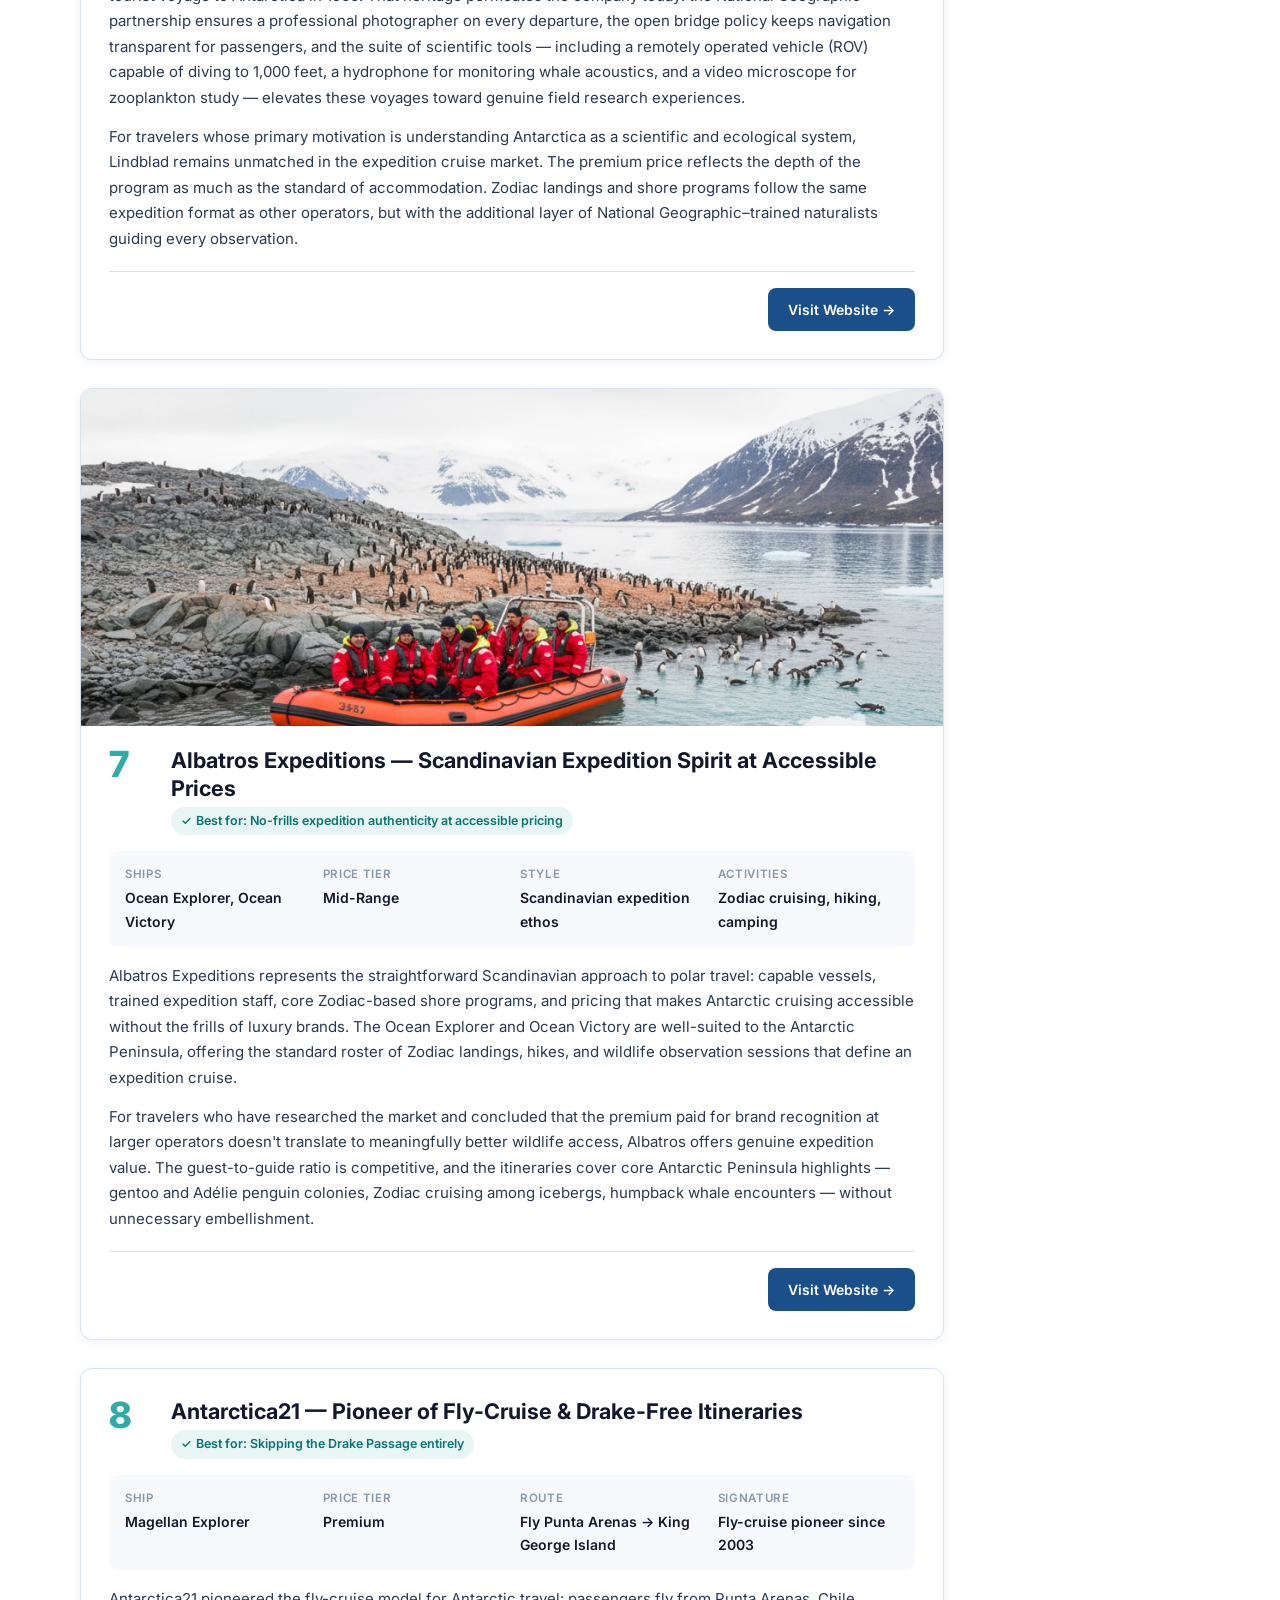
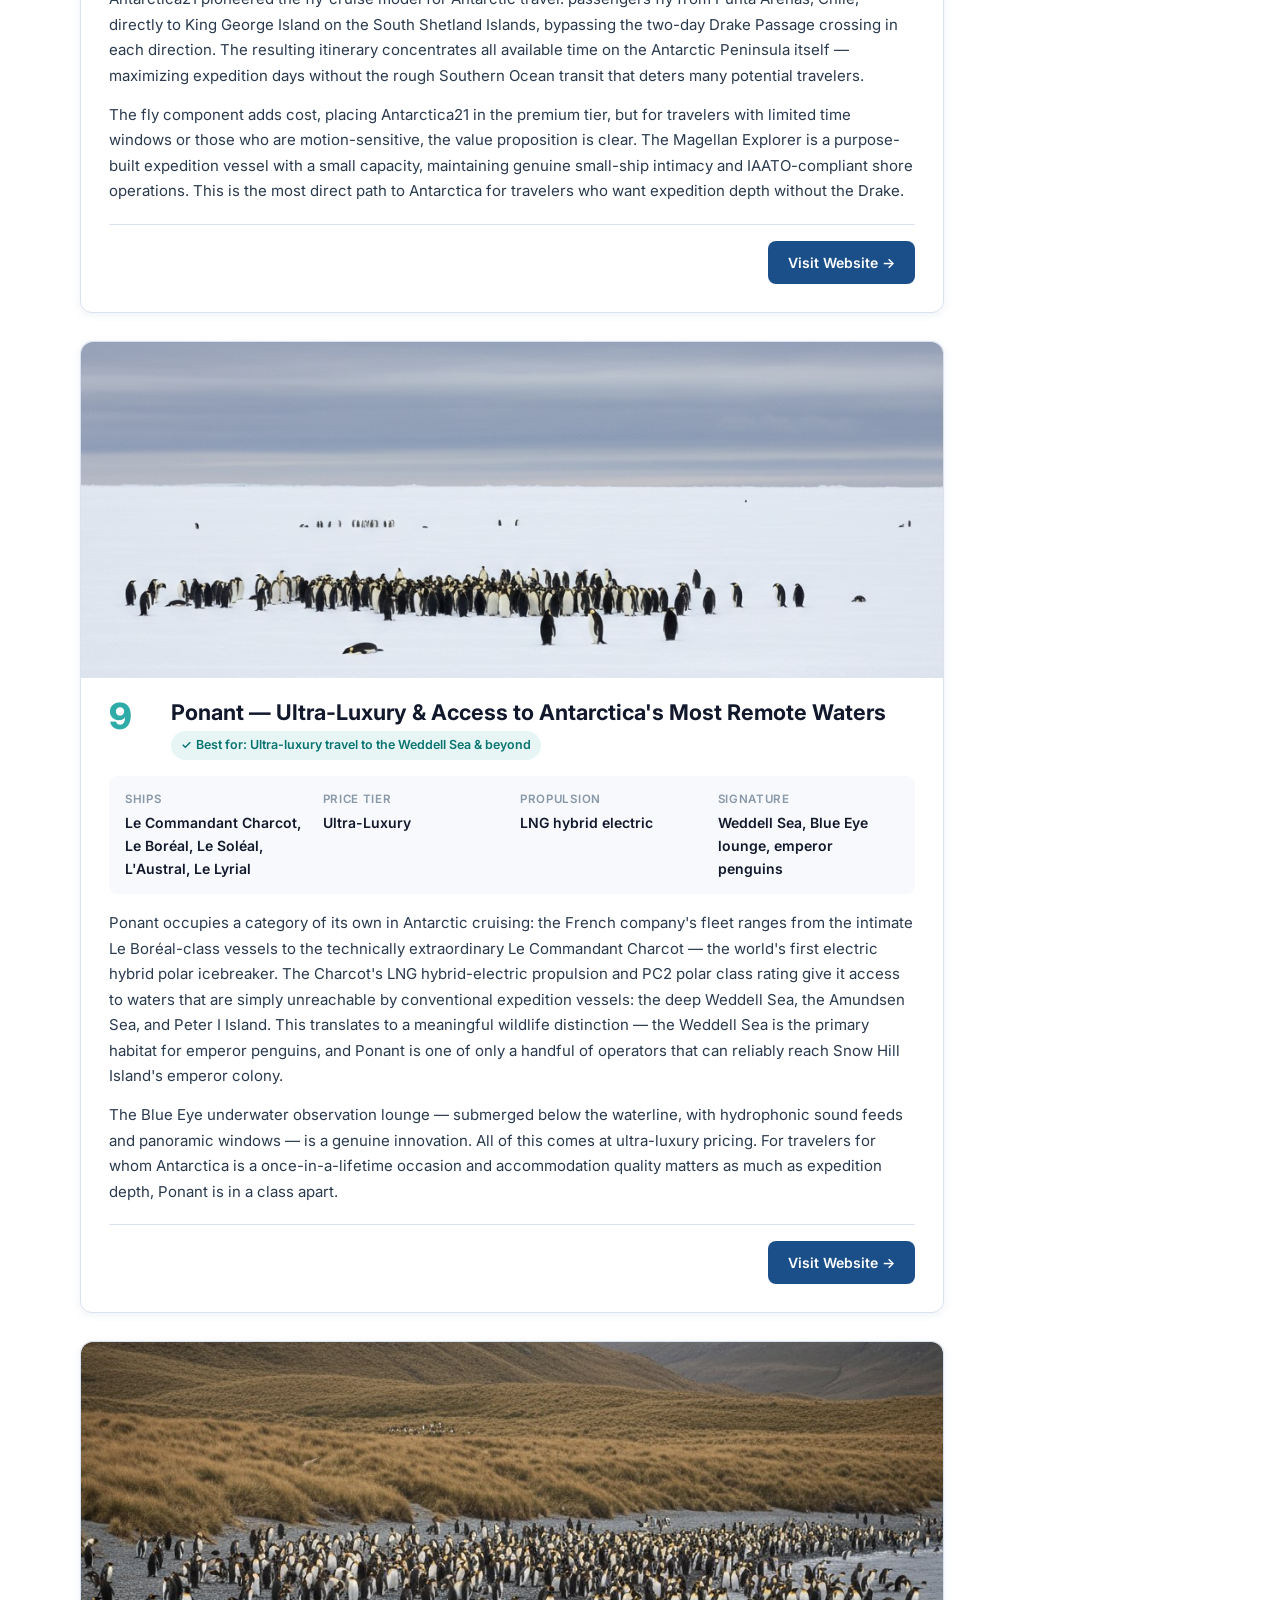
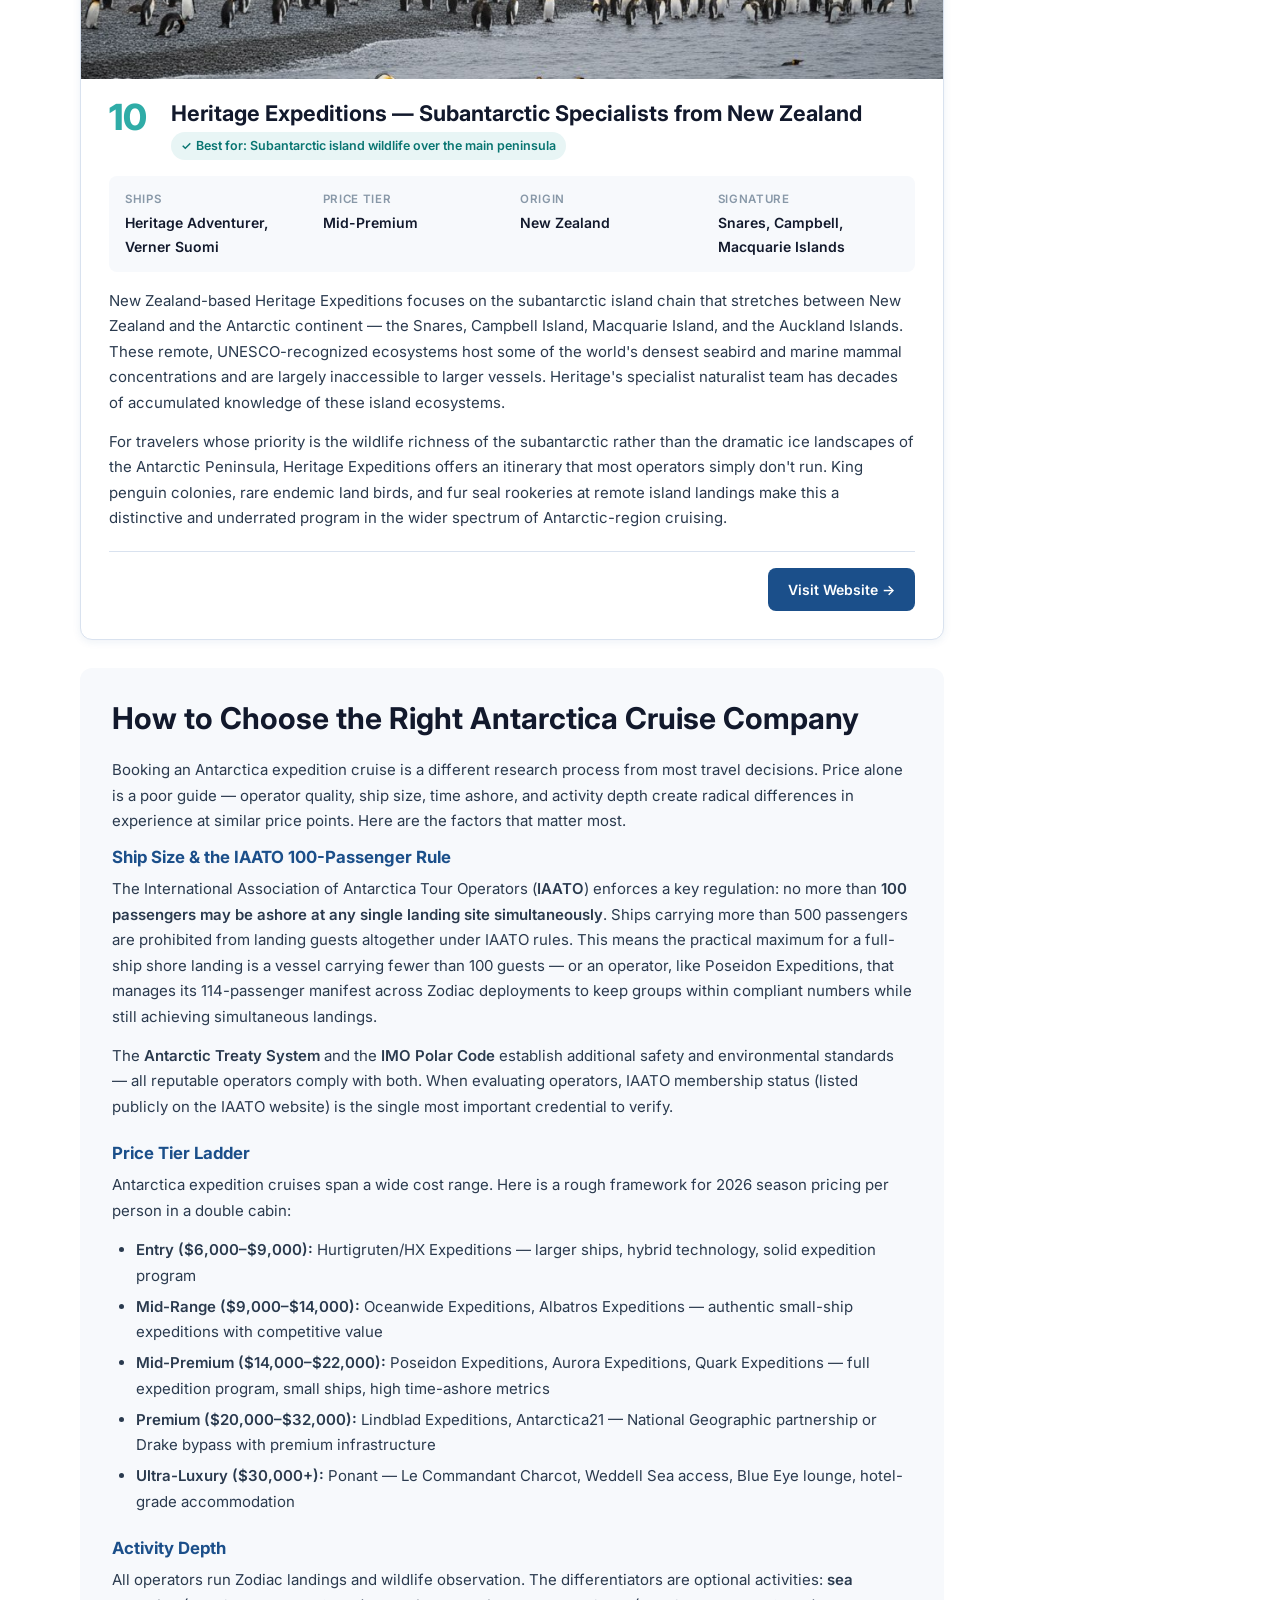
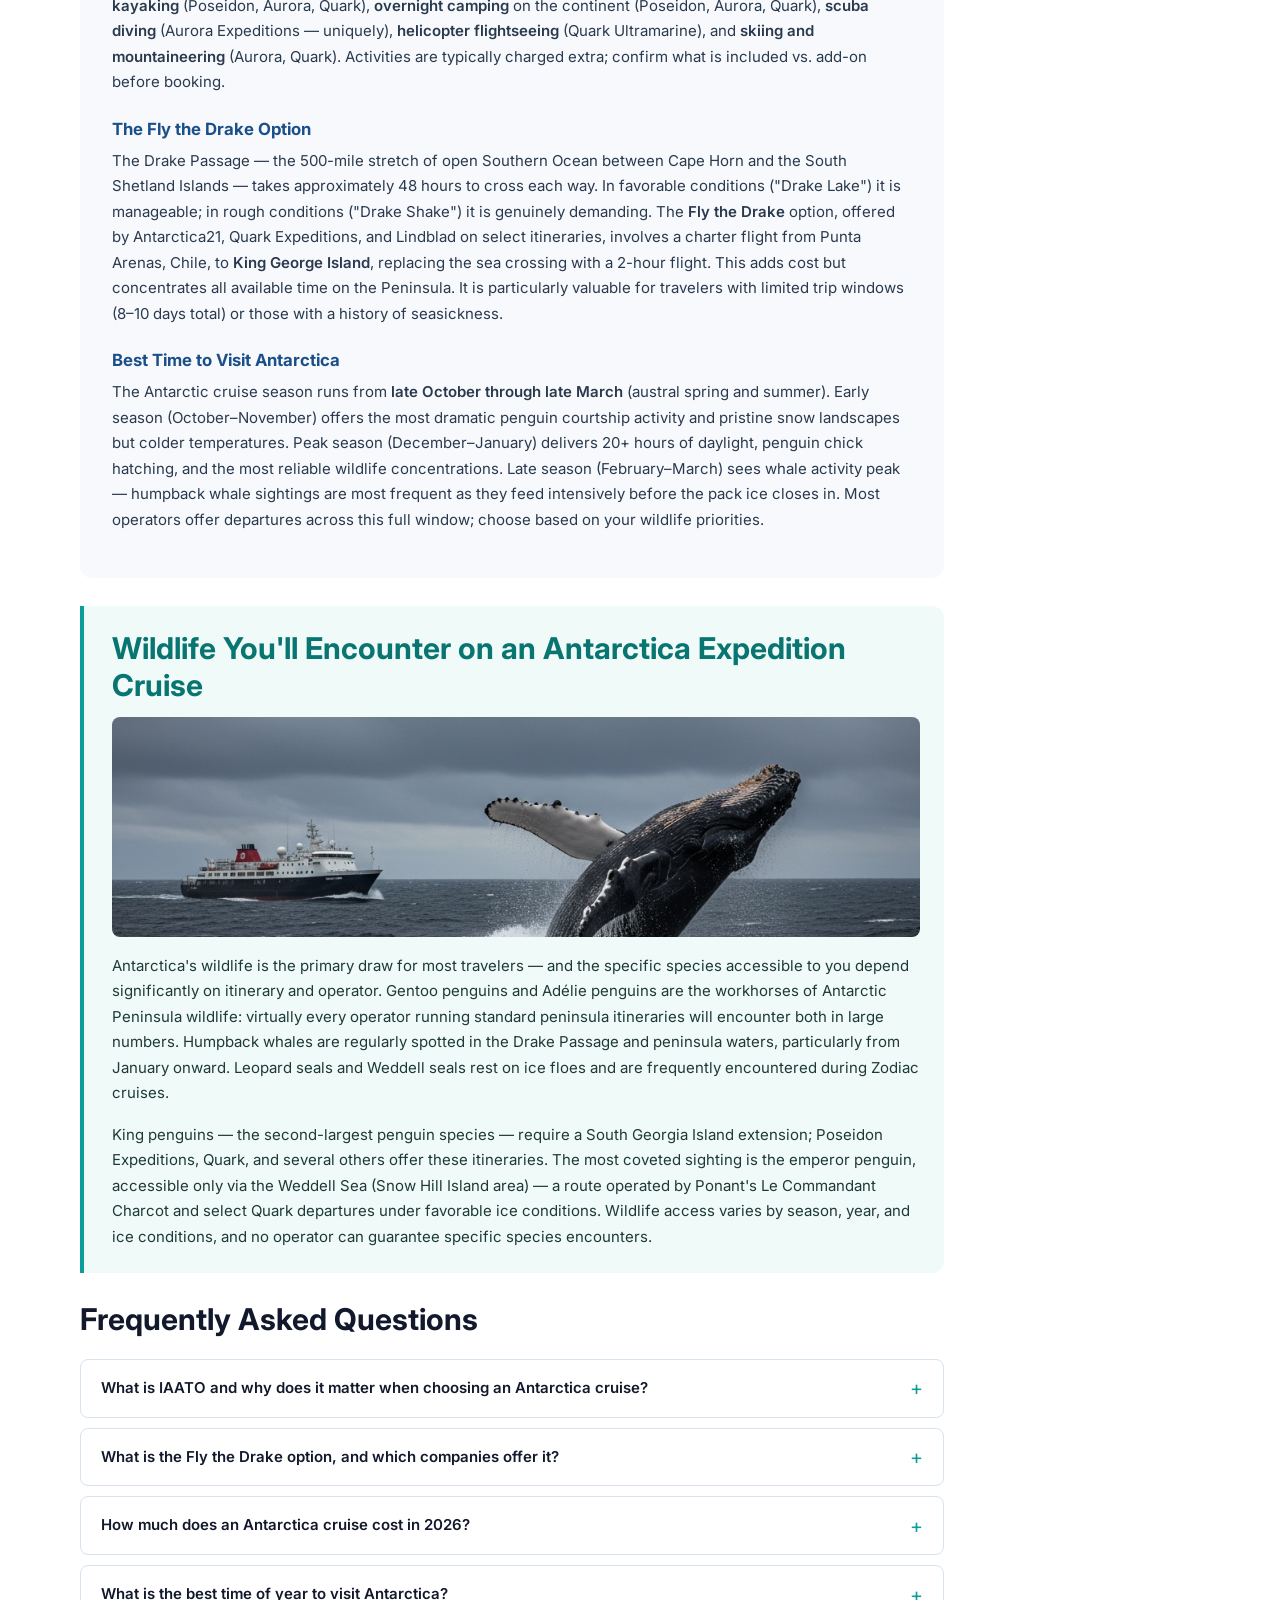
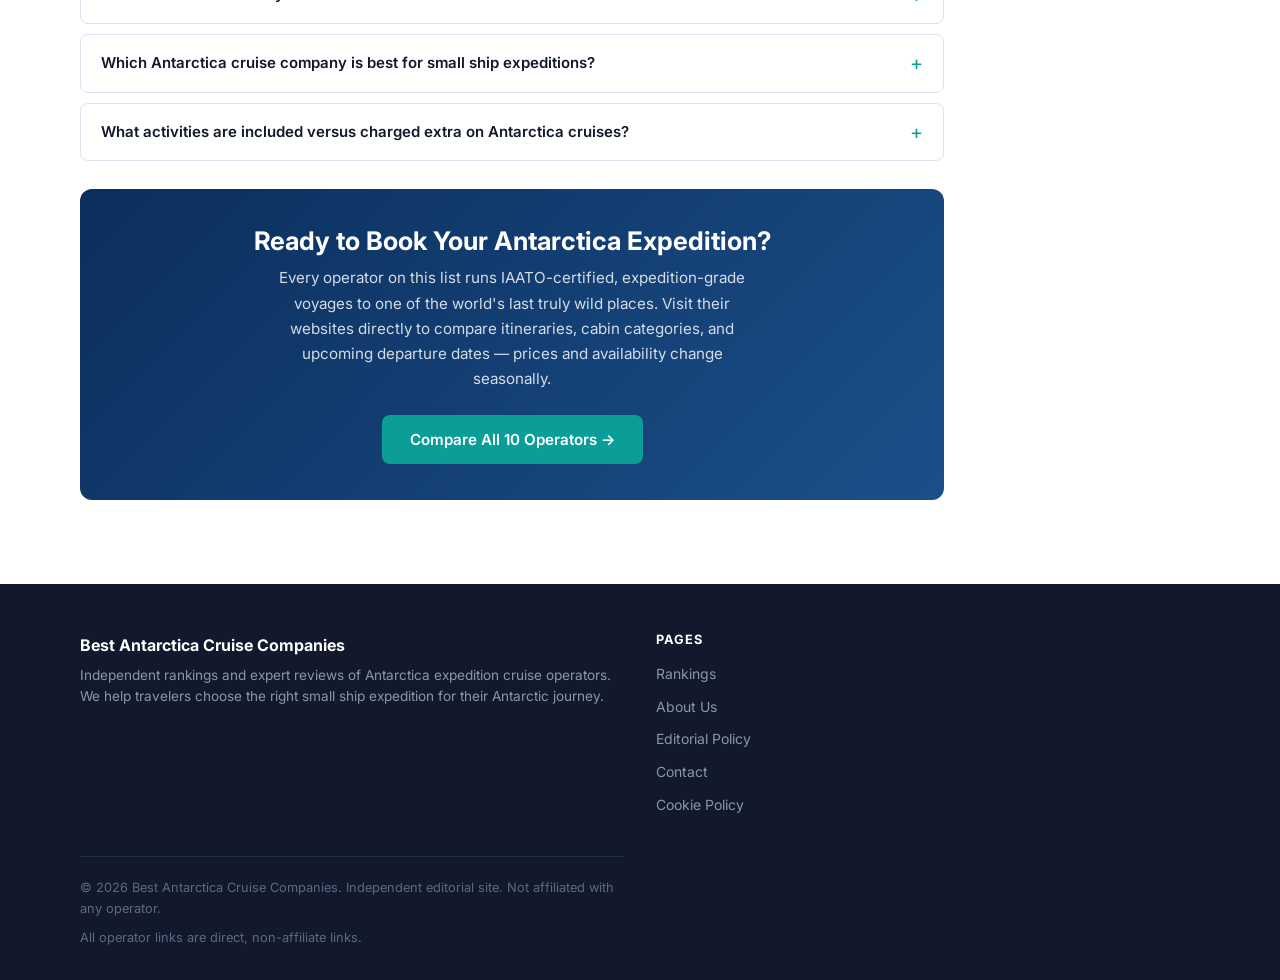
==== commit f85d383f: "Fix: 26→27 yrs polar in spec card, Last updated March→June 2026 Co-Authored-By: Claude Sonnet 4.6 <n" ====
--- a/index.html
+++ b/index.html
@@ -82,7 +82,7 @@
         "name": "Which Antarctica cruise company is best for small ship expeditions?",
         "acceptedAnswer": {
           "@type": "Answer",
-          "text": "For genuine small-ship expedition credentials, Poseidon Expeditions (M/V Sea Spirit, 114 passengers, all ashore simultaneously), Antarctica21 (Magellan Explorer, ~76 passengers), and Heritage Expeditions (~100 passengers) operate the smallest vessels. Poseidon's operational design — all 114 guests ashore simultaneously, averaging 2.5 hours of off-ship activity per day — makes it the leading choice for maximum time ashore."
+          "text": "For genuine small-ship expedition credentials, Poseidon Expeditions (M/V Sea Spirit, 114 passengers, all ashore simultaneously), Antarctica21 (Magellan Explorer, ~76 passengers), and Heritage Expeditions (~100 passengers) operate the smallest vessels. Poseidon's operational design — all 114 guests ashore simultaneously, with up to three landings or activities per day, each 2.5 hours long — makes it the leading choice for maximum time ashore."
         }
       },
       {
@@ -131,7 +131,7 @@
       Choosing between IAATO-certified operators for a small ship expedition to the Antarctic Peninsula is one of the most consequential decisions in adventure travel. This guide ranks the top 10 Antarctica cruise companies by time ashore, expedition team quality, ship size, activities offered, and independent traveler reviews.
     </p>
     <div class="ranking-hero__meta">
-      <span class="meta-chip">Last updated: March 2026</span>
+      <span class="meta-chip">Last updated: June 2026</span>
       <span class="meta-chip">10 operators reviewed</span>
       <span class="meta-chip">Ship size · Time ashore · Activities · Expertise</span>
     </div>
@@ -307,7 +307,7 @@
       </div>
       <div class="spec-item">
         <span class="spec-label">Founded</span>
-        <span class="spec-value">1999 (26 yrs polar)</span>
+        <span class="spec-value">1999 (27 yrs polar)</span>
       </div>
       <div class="spec-item">
         <span class="spec-label">Activities</span>
